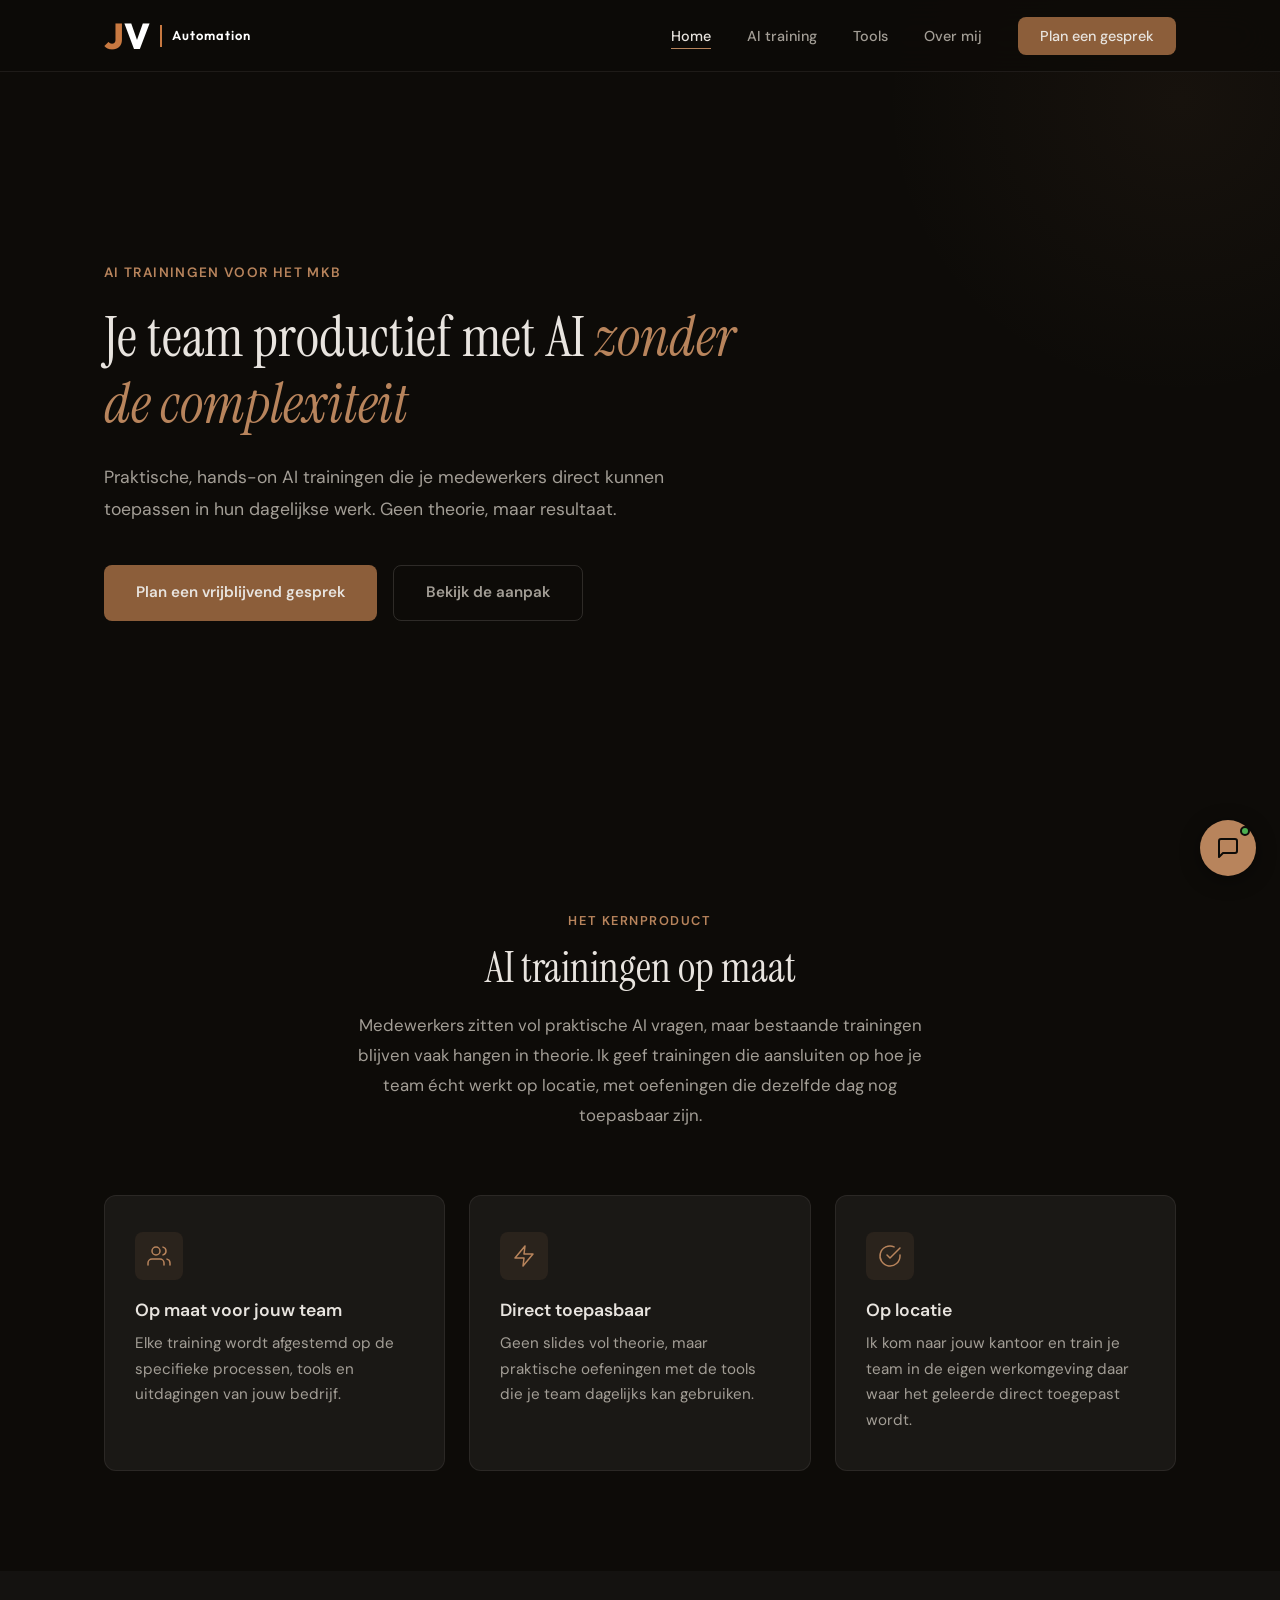
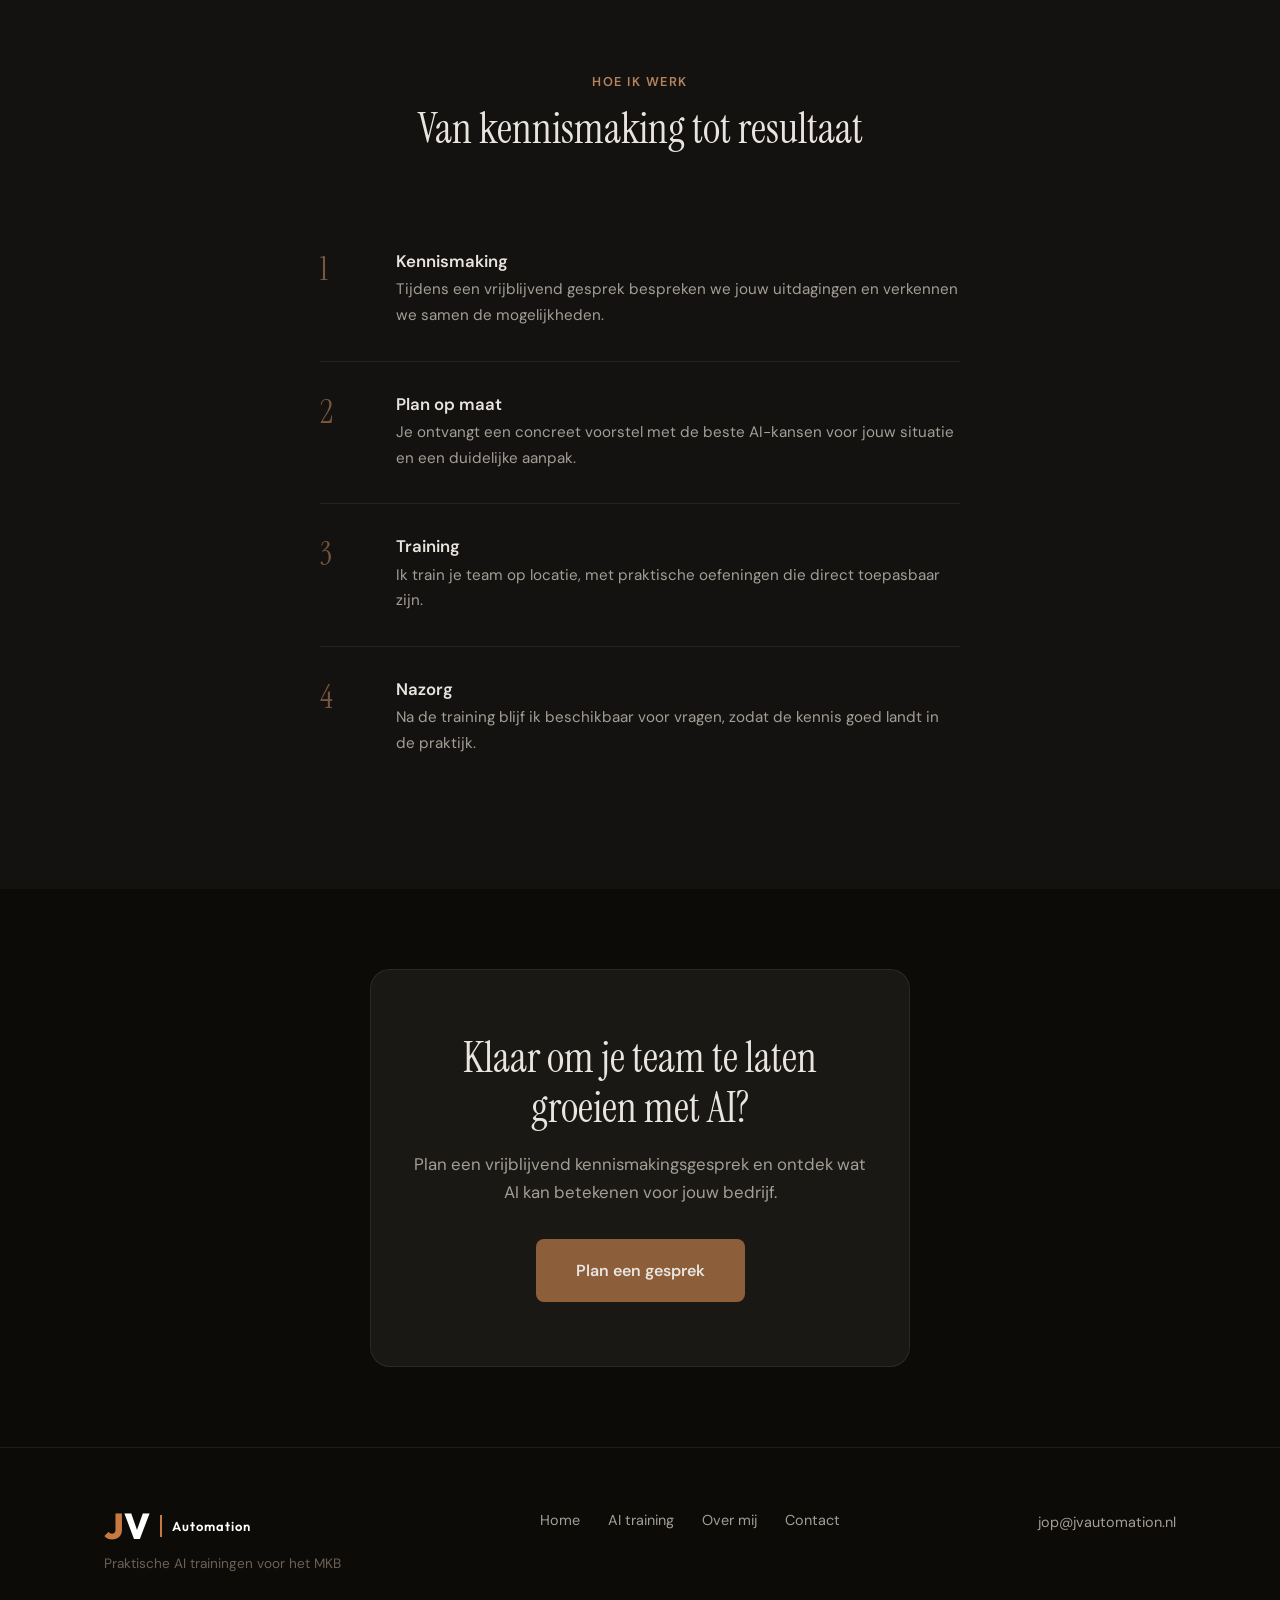
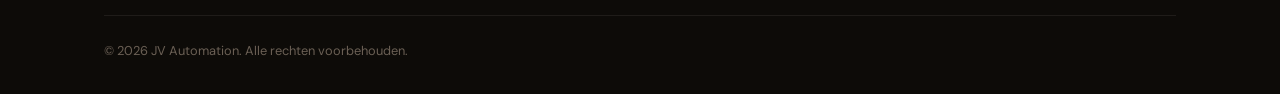
==== index.html @ a4bb771a "Fix disclaimer ook in popup widget" ====
<!DOCTYPE html>
<html lang="nl">
<head>
    <meta charset="UTF-8">
    <meta name="viewport" content="width=device-width, initial-scale=1.0">
    <title>JV Automation | AI Trainingen voor MKB in Nederland</title>
    <meta name="description" content="Praktische AI trainingen voor MKB-bedrijven in Nederland. Op locatie bij u, hands-on en direct toepasbaar. Gevestigd in Flevoland, actief door heel Nederland.">

    <!-- Geo -->
    <meta name="geo.region" content="NL-FL">
    <meta name="geo.country" content="NL">
    <meta name="geo.placename" content="Flevoland, Nederland">

    <!-- Canonical -->
    <link rel="canonical" href="https://www.jvautomation.nl/">

    <!-- Open Graph -->
    <meta property="og:type" content="website">
    <meta property="og:url" content="https://www.jvautomation.nl/">
    <meta property="og:title" content="JV Automation | AI Trainingen voor MKB in Nederland">
    <meta property="og:description" content="Praktische AI trainingen voor MKB-bedrijven in Nederland. Op locatie bij u, hands-on en direct toepasbaar.">
    <meta property="og:locale" content="nl_NL">
    <meta property="og:site_name" content="JV Automation">

    <!-- Twitter Card -->
    <meta name="twitter:card" content="summary_large_image">
    <meta name="twitter:title" content="JV Automation | AI Trainingen voor MKB in Nederland">
    <meta name="twitter:description" content="Praktische AI trainingen voor MKB-bedrijven in Nederland. Op locatie, hands-on en direct toepasbaar.">

    <!-- JSON-LD Structured Data -->
    <script type="application/ld+json">
    {
      "@context": "https://schema.org",
      "@type": "LocalBusiness",
      "name": "JV Automation",
      "description": "Praktische AI trainingen voor MKB-bedrijven in Nederland. Hands-on groepstrainingen op locatie zodat medewerkers AI direct kunnen toepassen in hun dagelijks werk.",
      "url": "https://www.jvautomation.nl",
      "email": "jop@jvautomation.nl",
      "priceRange": "€€",
      "address": {
        "@type": "PostalAddress",
        "addressRegion": "Flevoland",
        "addressCountry": "NL"
      },
      "areaServed": {
        "@type": "Country",
        "name": "Nederland"
      },
      "serviceType": "AI training",
      "hasOfferCatalog": {
        "@type": "OfferCatalog",
        "name": "AI Trainingen",
        "itemListElement": [
          {
            "@type": "Offer",
            "itemOffered": {
              "@type": "EducationalOccupationalProgram",
              "name": "AI Training voor teams",
              "description": "Groepstraining op locatie waarmee medewerkers AI écht leren toepassen in hun dagelijkse werk. Van basisuitleg tot prompts, systeemprompts en praktische oefeningen.",
              "timeToComplete": "PT4H",
              "educationalLevel": "Geen voorkennis vereist",
              "provider": {
                "@type": "LocalBusiness",
                "name": "JV Automation",
                "address": {
                  "@type": "PostalAddress",
                  "addressRegion": "Flevoland",
                  "addressCountry": "NL"
                }
              }
            }
          }
        ]
      }
    }
    </script>

    <link rel="preconnect" href="https://fonts.googleapis.com">
    <link rel="preconnect" href="https://fonts.gstatic.com" crossorigin>
    <link href="https://fonts.googleapis.com/css2?family=DM+Sans:ital,opsz,wght@0,9..40,300;0,9..40,400;0,9..40,500;0,9..40,600;0,9..40,700;1,9..40,400&family=Instrument+Serif:ital@0;1&family=Outfit:wght@600;800&display=swap" rel="stylesheet">
    <style>
        /* ===========================
           CSS Variables   Dark Theme
           (swap these for light mode)
           =========================== */
        :root {
            --bg-primary: #0D0B08;
            --bg-secondary: #141210;
            --bg-card: #1A1815;
            --bg-card-hover: #211E1A;
            --text-primary: #E8E4DF;
            --text-secondary: #A39E96;
            --text-muted: #6B6055;
            --accent: #B8845C;
            --accent-hover: #C99570;
            --accent-dark: #8C5E3A;
            --accent-dark-hover: #A06E45;
            --border: rgba(232, 228, 223, 0.08);
            --border-hover: rgba(232, 228, 223, 0.15);
            --font-body: 'DM Sans', -apple-system, BlinkMacSystemFont, sans-serif;
            --font-heading: 'Instrument Serif', Georgia, serif;
            --max-width: 1120px;
            --nav-height: 72px;
            --radius-sm: 8px;
            --radius-md: 12px;
            --radius-lg: 20px;
            --transition: 0.3s cubic-bezier(0.4, 0, 0.2, 1);
        }

        /* ===========================
           Reset & Base
           =========================== */
        *, *::before, *::after { margin: 0; padding: 0; box-sizing: border-box; }
        html { scroll-behavior: smooth; -webkit-font-smoothing: antialiased; -moz-osx-font-smoothing: grayscale; }
        body {
            font-family: var(--font-body);
            font-size: 16px;
            line-height: 1.7;
            color: var(--text-primary);
            background-color: var(--bg-primary);
        }
        a { color: var(--accent); text-decoration: none; transition: color var(--transition); }
        a:hover { color: var(--accent-hover); }
        h1, h2, h3 { font-family: var(--font-heading); font-weight: 400; line-height: 1.2; color: var(--text-primary); }
        h1 { font-size: clamp(2.2rem, 5vw, 3.5rem); }
        h2 { font-size: clamp(1.8rem, 3.5vw, 2.6rem); }
        h3 { font-size: 1.3rem; }
        h1 em { font-style: italic; color: var(--accent); }
        img { max-width: 100%; display: block; }
        .container { width: 100%; max-width: var(--max-width); margin: 0 auto; padding: 0 24px; }

        /* ===========================
           Navigation
           =========================== */
        .nav {
            position: fixed; top: 0; left: 0; right: 0; z-index: 100;
            height: var(--nav-height); display: flex; align-items: center;
            background: rgba(13, 11, 8, 0.85);
            backdrop-filter: blur(20px); -webkit-backdrop-filter: blur(20px);
            border-bottom: 1px solid var(--border);
        }
        .nav-container {
            width: 100%; max-width: var(--max-width); margin: 0 auto; padding: 0 24px;
            display: flex; align-items: center; justify-content: space-between;
        }
        .jv-logo { display: flex; align-items: center; text-decoration: none; cursor: pointer; }
        .jv-logo__j { font-family: 'Outfit', sans-serif; font-weight: 800; font-size: 36px; color: #C87941; line-height: 1; }
        .jv-logo__v { font-family: 'Outfit', sans-serif; font-weight: 800; font-size: 36px; color: #ffffff; line-height: 1; }
        .jv-logo__divider { width: 2px; height: 22px; background: #C87941; margin: 0 10px; }
        .jv-logo__name { font-family: 'Outfit', sans-serif; font-weight: 600; font-size: 13px; color: #ffffff; letter-spacing: 1px; }
        .nav-links { display: flex; align-items: center; gap: 36px; list-style: none; }
        .nav-links a {
            font-size: 0.9rem; font-weight: 500; color: var(--text-secondary);
            transition: color var(--transition); position: relative; cursor: pointer;
        }
        .nav-links a::after {
            content: ''; position: absolute; bottom: -4px; left: 0;
            width: 0; height: 1px; background: var(--accent); transition: width var(--transition);
        }
        .nav-links a:hover, .nav-links a.active { color: var(--text-primary); }
        .nav-links a:hover::after, .nav-links a.active::after { width: 100%; }
        .nav-cta {
            background: var(--accent-dark); color: var(--text-primary) !important;
            padding: 10px 22px; border-radius: var(--radius-sm);
            transition: background var(--transition), transform var(--transition) !important;
        }
        .nav-cta::after { display: none !important; }
        .nav-cta:hover { background: var(--accent-dark-hover) !important; transform: translateY(-1px); }
        .nav-toggle {
            display: none; flex-direction: column; gap: 5px;
            background: none; border: none; cursor: pointer; padding: 4px;
        }
        .nav-toggle span { width: 22px; height: 2px; background: var(--text-primary); border-radius: 2px; transition: var(--transition); }
        .nav-toggle.active span:nth-child(1) { transform: rotate(45deg) translate(5px, 5px); }
        .nav-toggle.active span:nth-child(2) { opacity: 0; }
        .nav-toggle.active span:nth-child(3) { transform: rotate(-45deg) translate(5px, -5px); }

        /* ===========================
           Pages (show/hide)
           =========================== */
        .page { display: none; }
        .page.active { display: block; }

        /* ===========================
           Hero
           =========================== */
        .hero {
            min-height: 90vh; display: flex; align-items: center;
            padding-top: var(--nav-height); position: relative; overflow: hidden;
        }
        .hero::before {
            content: ''; position: absolute; top: -200px; right: -200px;
            width: 600px; height: 600px;
            background: radial-gradient(circle, rgba(184, 132, 92, 0.06) 0%, transparent 70%);
            pointer-events: none;
        }
        .hero-content { max-width: 680px; }
        .hero-label {
            font-size: 0.85rem; font-weight: 600; text-transform: uppercase;
            letter-spacing: 0.1em; color: var(--accent); margin-bottom: 20px;
        }
        .hero h1 { margin-bottom: 24px; }
        .hero-sub { font-size: 1.15rem; line-height: 1.8; color: var(--text-secondary); margin-bottom: 40px; max-width: 560px; }
        .hero-actions { display: flex; gap: 16px; flex-wrap: wrap; }

        /* ===========================
           Buttons
           =========================== */
        .btn {
            display: inline-flex; align-items: center; justify-content: center;
            font-family: var(--font-body); font-size: 0.95rem; font-weight: 600;
            padding: 14px 32px; border-radius: var(--radius-sm); border: none;
            cursor: pointer; transition: all var(--transition); text-decoration: none;
        }
        .btn-primary { background: var(--accent-dark); color: var(--text-primary); }
        .btn-primary:hover {
            background: var(--accent-dark-hover); color: var(--text-primary);
            transform: translateY(-2px); box-shadow: 0 8px 30px rgba(140, 94, 58, 0.25);
        }
        .btn-ghost { background: transparent; color: var(--text-secondary); border: 1px solid var(--border-hover); }
        .btn-ghost:hover { color: var(--text-primary); border-color: var(--accent); background: rgba(184, 132, 92, 0.05); }
        .btn-lg { padding: 18px 40px; font-size: 1rem; }

        /* ===========================
           Sections
           =========================== */
        .section { padding: 100px 0; }
        .section-alt { background: var(--bg-secondary); }
        .section-header { text-align: center; max-width: 600px; margin: 0 auto 64px; }
        .section-label { font-size: 0.8rem; font-weight: 600; text-transform: uppercase; letter-spacing: 0.12em; color: var(--accent); margin-bottom: 12px; }
        .section-intro { font-size: 1.05rem; color: var(--text-secondary); margin-top: 16px; line-height: 1.8; }

        /* ===========================
           Feature Cards
           =========================== */
        .features-grid { display: grid; grid-template-columns: repeat(3, 1fr); gap: 24px; }
        .feature-card {
            background: var(--bg-card); border: 1px solid var(--border);
            border-radius: var(--radius-md); padding: 36px 30px; transition: all var(--transition);
        }
        .feature-card:hover { background: var(--bg-card-hover); border-color: var(--border-hover); transform: translateY(-4px); }
        .feature-icon {
            width: 48px; height: 48px; display: flex; align-items: center; justify-content: center;
            border-radius: var(--radius-sm); background: rgba(184, 132, 92, 0.1); color: var(--accent); margin-bottom: 20px;
        }
        .feature-card h3 { margin-bottom: 10px; font-family: var(--font-body); font-weight: 600; font-size: 1.1rem; }
        .feature-card p { color: var(--text-secondary); font-size: 0.95rem; line-height: 1.7; }

        /* ===========================
           Steps
           =========================== */
        .steps { max-width: 640px; margin: 0 auto; display: flex; flex-direction: column; }
        .step { display: flex; gap: 28px; padding: 32px 0; border-bottom: 1px solid var(--border); transition: all var(--transition); }
        .step:last-child { border-bottom: none; }
        .step:hover { padding-left: 8px; }
        .step-number {
            font-family: var(--font-heading); font-size: 2rem; color: var(--accent);
            line-height: 1; min-width: 48px; padding-top: 2px; opacity: 0.6; transition: opacity var(--transition);
        }
        .step:hover .step-number { opacity: 1; }
        .step-content h3 { font-family: var(--font-body); font-weight: 600; font-size: 1.05rem; margin-bottom: 6px; }
        .step-content p { color: var(--text-secondary); font-size: 0.95rem; }

        /* ===========================
           CTA Section
           =========================== */
        .cta-section { padding: 80px 0; }
        .cta-block {
            text-align: center; max-width: 540px; margin: 0 auto; padding: 64px 40px;
            background: var(--bg-card); border: 1px solid var(--border); border-radius: var(--radius-lg);
        }
        .cta-block h2 { margin-bottom: 16px; }
        .cta-block p { color: var(--text-secondary); margin-bottom: 32px; font-size: 1.05rem; }

        /* ===========================
           Page Hero (sub-pages)
           =========================== */
        .page-hero { padding: 160px 0 60px; }
        .page-hero h1 { font-size: clamp(2rem, 4vw, 3rem); }

        /* ===========================
           About Layout
           =========================== */
        .about-layout { display: grid; grid-template-columns: 280px 1fr; gap: 64px; align-items: start; }
        .photo-placeholder {
            width: 100%; aspect-ratio: 3 / 4; background: var(--bg-card); border: 1px solid var(--border);
            border-radius: var(--radius-md); display: flex; flex-direction: column;
            align-items: center; justify-content: center; gap: 12px; color: var(--text-muted);
        }
        .photo-placeholder svg { opacity: 0.4; }
        .photo-placeholder span { font-size: 0.85rem; }
        .about-lead { font-size: 1.15rem; line-height: 1.8; color: var(--text-primary); margin-bottom: 20px; }
        .about-text p { color: var(--text-secondary); margin-bottom: 20px; font-size: 0.98rem; }
        .about-text h3 {
            font-family: var(--font-body); font-weight: 600; font-size: 1.05rem;
            color: var(--accent); margin-bottom: 8px; margin-top: 32px;
        }

        /* ===========================
           Contact Layout
           =========================== */
        .contact-layout { display: grid; grid-template-columns: 1fr 1fr; gap: 64px; align-items: start; }
        .contact-intro { font-size: 1.05rem; color: var(--text-secondary); line-height: 1.8; margin-bottom: 40px; }
        .contact-methods { display: flex; flex-direction: column; gap: 24px; }
        .contact-method { display: flex; align-items: center; gap: 16px; }
        .contact-icon {
            width: 44px; height: 44px; display: flex; align-items: center; justify-content: center;
            border-radius: var(--radius-sm); background: rgba(184, 132, 92, 0.1); color: var(--accent); flex-shrink: 0;
        }
        .contact-method-label { font-size: 0.8rem; font-weight: 600; text-transform: uppercase; letter-spacing: 0.08em; color: var(--text-muted); margin-bottom: 2px; }
        .contact-method-value { font-size: 0.95rem; font-weight: 500; }
        .calendly-placeholder { min-height: 500px; }
        .calendly-mock {
            width: 100%; min-height: 500px; background: var(--bg-card); border: 1px dashed var(--border-hover);
            border-radius: var(--radius-md); display: flex; flex-direction: column;
            align-items: center; justify-content: center; gap: 12px;
            color: var(--text-muted); text-align: center; padding: 40px;
        }
        .calendly-mock-icon { opacity: 0.4; margin-bottom: 8px; }
        .calendly-mock p { font-size: 0.95rem; color: var(--text-secondary); }
        .calendly-mock span { font-size: 0.8rem; }

        /* ===========================
           Footer
           =========================== */
        .footer { padding: 60px 0 32px; border-top: 1px solid var(--border); }
        .footer-content { display: flex; justify-content: space-between; align-items: start; gap: 40px; margin-bottom: 40px; }
        .footer-brand p { color: var(--text-muted); font-size: 0.85rem; margin-top: 8px; }
        .footer-links { display: flex; gap: 28px; }
        .footer-links a { font-size: 0.9rem; color: var(--text-secondary); cursor: pointer; }
        .footer-links a:hover { color: var(--text-primary); }
        .footer-contact a { font-size: 0.9rem; color: var(--text-secondary); }
        .footer-bottom { border-top: 1px solid var(--border); padding-top: 24px; }
        .footer-bottom p { font-size: 0.8rem; color: var(--text-muted); }

        /* ===========================
           Training Hero
           =========================== */
        .training-hero-meta {
            display: flex; gap: 32px; flex-wrap: wrap;
            margin-top: 36px; padding-top: 36px;
            border-top: 1px solid var(--border);
        }
        .training-meta-item { display: flex; flex-direction: column; gap: 4px; }
        .training-meta-label { font-size: 0.75rem; font-weight: 600; text-transform: uppercase; letter-spacing: 0.1em; color: var(--text-muted); }
        .training-meta-value { font-size: 0.95rem; font-weight: 500; color: var(--text-primary); }

        /* ===========================
           Programma
           =========================== */
        .program-grid {
            display: grid; grid-template-columns: repeat(2, 1fr);
            gap: 2px; background: var(--border);
            border-radius: var(--radius-md); overflow: hidden;
        }
        .program-item {
            background: var(--bg-card); padding: 28px 32px;
            display: flex; gap: 20px; align-items: flex-start;
            transition: background var(--transition);
        }
        .program-item:hover { background: var(--bg-card-hover); }
        .program-num {
            font-family: var(--font-heading); font-size: 1.6rem;
            color: var(--accent); opacity: 0.45; line-height: 1;
            min-width: 32px; padding-top: 3px; transition: opacity var(--transition);
        }
        .program-item:hover .program-num { opacity: 0.9; }
        .program-body h3 { font-family: var(--font-body); font-weight: 600; font-size: 1rem; margin-bottom: 6px; color: var(--text-primary); }
        .program-body p { font-size: 0.9rem; color: var(--text-secondary); line-height: 1.6; }

        /* ===========================
           Voor wie
           =========================== */
        .doelgroep-grid { display: grid; grid-template-columns: repeat(3, 1fr); gap: 24px; }
        .doelgroep-card {
            background: var(--bg-card); border: 1px solid var(--border);
            border-radius: var(--radius-md); padding: 32px 28px; transition: all var(--transition);
        }
        .doelgroep-card:hover { border-color: var(--border-hover); transform: translateY(-3px); }
        .doelgroep-icon {
            width: 44px; height: 44px; border-radius: var(--radius-sm);
            background: rgba(184, 132, 92, 0.1); color: var(--accent);
            display: flex; align-items: center; justify-content: center; margin-bottom: 16px;
        }
        .doelgroep-card h3 { font-family: var(--font-body); font-weight: 600; font-size: 1rem; margin-bottom: 8px; }
        .doelgroep-card p { font-size: 0.9rem; color: var(--text-secondary); line-height: 1.6; }

        /* ===========================
           Wat je meeneemt
           =========================== */
        .takeaways { max-width: 720px; margin: 0 auto; }
        .takeaway {
            display: flex; gap: 20px; align-items: flex-start;
            padding: 24px 0; border-bottom: 1px solid var(--border);
        }
        .takeaway:last-child { border-bottom: none; }
        .takeaway-check {
            width: 28px; height: 28px; border-radius: 50%;
            background: rgba(184, 132, 92, 0.12); color: var(--accent);
            display: flex; align-items: center; justify-content: center;
            flex-shrink: 0; margin-top: 2px;
        }
        .takeaway p { font-size: 0.97rem; color: var(--text-secondary); line-height: 1.7; }
        .takeaway p strong { color: var(--text-primary); font-weight: 600; }

        /* ===========================
           Animations
           =========================== */
        .fade-in { opacity: 0; transform: translateY(24px); transition: opacity 0.7s ease, transform 0.7s ease; }
        .fade-in.visible { opacity: 1; transform: translateY(0); }

        /* ===========================
           Responsive
           =========================== */
        @media (max-width: 900px) {
            .features-grid { grid-template-columns: 1fr; gap: 16px; }
            .about-layout { grid-template-columns: 1fr; gap: 40px; }
            .about-photo { max-width: 220px; }
            .contact-layout { grid-template-columns: 1fr; gap: 48px; }
            .footer-content { flex-direction: column; gap: 24px; }
            .program-grid { grid-template-columns: 1fr; }
            .doelgroep-grid { grid-template-columns: 1fr; gap: 16px; }
        }
        @media (max-width: 680px) {
            .nav-toggle { display: flex; }
            .training-hero-meta { gap: 20px; }
            .nav-links {
                position: fixed; top: var(--nav-height); left: 0; right: 0;
                background: rgba(13, 11, 8, 0.97); backdrop-filter: blur(20px); -webkit-backdrop-filter: blur(20px);
                flex-direction: column; padding: 32px 24px; gap: 20px;
                transform: translateY(-120%); opacity: 0;
                transition: transform 0.4s ease, opacity 0.3s ease;
                border-bottom: 1px solid var(--border);
            }
            .nav-links.open { transform: translateY(0); opacity: 1; }
            .nav-cta { text-align: center; width: 100%; }
            .hero { min-height: 80vh; }
            .hero-actions { flex-direction: column; }
            .hero-actions .btn { width: 100%; text-align: center; }
            .section { padding: 72px 0; }
            .cta-block { padding: 48px 24px; }
            .step { gap: 20px; }
        }

        /* ===========================
           Tools — Chatbot
           =========================== */
        .tools-chat-wrapper {
            width: 100%;
            max-width: 680px;
            background: var(--bg-card);
            border: 1px solid var(--border);
            border-radius: var(--radius-lg);
            display: flex;
            flex-direction: column;
            height: 520px;
            box-shadow: 0 8px 40px rgba(0,0,0,0.4);
        }

        .tools-chat-messages {
            flex: 1;
            overflow-y: auto;
            padding: 24px;
            display: flex;
            flex-direction: column;
            gap: 14px;
            scrollbar-width: thin;
            scrollbar-color: var(--text-muted) transparent;
        }

        .tools-chat-messages::-webkit-scrollbar { width: 4px; }
        .tools-chat-messages::-webkit-scrollbar-thumb { background: var(--text-muted); border-radius: 4px; }

        .tools-message {
            max-width: 82%;
            font-size: 14px;
            line-height: 1.6;
            padding: 12px 16px;
            border-radius: var(--radius-md);
        }

        .tools-message.bot {
            align-self: flex-start;
            background: var(--bg-card-hover);
            color: var(--text-primary);
            border: 1px solid var(--border);
            border-radius: 4px var(--radius-md) var(--radius-md) var(--radius-md);
        }

        .tools-message.bot a { color: var(--accent); }
        .tools-message.bot ul { padding-left: 18px; margin: 6px 0; }
        .tools-message.bot li { margin-bottom: 4px; }
        .tools-message.bot p { margin-bottom: 6px; }
        .tools-message.bot strong { color: var(--text-primary); font-weight: 600; }

        .tools-message.user {
            align-self: flex-end;
            background: var(--accent);
            color: #0D0B08;
            font-weight: 500;
            border-radius: var(--radius-md) 4px var(--radius-md) var(--radius-md);
        }

        .tools-message.loading {
            align-self: flex-start;
            background: var(--bg-card-hover);
            color: var(--text-muted);
            border: 1px solid var(--border);
            border-radius: 4px var(--radius-md) var(--radius-md) var(--radius-md);
            font-style: italic;
            font-size: 13px;
        }

        .tools-chat-input {
            padding: 14px 18px;
            border-top: 1px solid var(--border);
            display: flex;
            gap: 10px;
            background: var(--bg-secondary);
            border-radius: 0 0 var(--radius-lg) var(--radius-lg);
        }

        .tools-chat-input input {
            flex: 1;
            padding: 10px 16px;
            background: var(--bg-card);
            border: 1px solid var(--border);
            border-radius: 24px;
            font-size: 14px;
            color: var(--text-primary);
            font-family: var(--font-body);
            outline: none;
            transition: border-color 0.2s;
        }

        .tools-chat-input input::placeholder { color: var(--text-muted); }
        .tools-chat-input input:focus { border-color: var(--accent); }

        .tools-chat-input button {
            background: var(--accent);
            color: #0D0B08;
            border: none;
            border-radius: 24px;
            padding: 10px 20px;
            font-size: 14px;
            font-weight: 600;
            cursor: pointer;
            font-family: var(--font-body);
            transition: background 0.2s;
            white-space: nowrap;
        }

        .tools-chat-input button:hover { background: var(--accent-hover); }
        .tools-chat-input button:disabled { background: var(--text-muted); cursor: not-allowed; }
        .hero-sub { font-size: 1.1rem; color: var(--text-secondary); margin-top: 16px; max-width: 560px; }
    </style>
</head>
<body>

    <!-- ====== NAVIGATION ====== -->
    <nav class="nav">
        <div class="nav-container">
            <a href="#" class="jv-logo" onclick="showPage('home')" aria-label="JV Automation - home">
                <span class="jv-logo__j">J</span><span class="jv-logo__v">V</span>
                <div class="jv-logo__divider"></div>
                <span class="jv-logo__name">Automation</span>
            </a>
            <button class="nav-toggle" id="navToggle" aria-label="Menu openen">
                <span></span><span></span><span></span>
            </button>
            <ul class="nav-links" id="navLinks">
                <li><a href="#" data-page="home" class="active" onclick="showPage('home')">Home</a></li>
                <li><a href="#" data-page="trainingen" onclick="showPage('trainingen')">AI training</a></li>
                <li><a href="#" data-page="tools" onclick="showPage('tools')">Tools</a></li>
                <li><a href="#" data-page="over" onclick="showPage('over')">Over mij</a></li>
                <li><a href="#" data-page="contact" class="nav-cta" onclick="showPage('contact')">Plan een gesprek</a></li>
            </ul>
        </div>
    </nav>

    <!-- ============================================================
         PAGE: HOME
         ============================================================ -->
    <div class="page active" id="page-home">

        <!-- Hero -->
        <header class="hero">
            <div class="container">
                <div class="hero-content fade-in">
                    <p class="hero-label">AI trainingen voor het MKB</p>
                    <h1>Je team productief met AI <em>zonder de complexiteit</em></h1>
                    <p class="hero-sub">Praktische, hands-on AI trainingen die je medewerkers direct kunnen toepassen in hun dagelijkse werk. Geen theorie, maar resultaat.</p>
                    <div class="hero-actions">
                        <a href="#" class="btn btn-primary" onclick="showPage('contact')">Plan een vrijblijvend gesprek</a>
                        <a href="#aanpak" class="btn btn-ghost">Bekijk de aanpak</a>
                    </div>
                </div>
            </div>
        </header>

        <!-- Trainingen -->
        <section class="section" id="trainingen">
            <div class="container">
                <div class="section-header fade-in">
                    <p class="section-label">Het kernproduct</p>
                    <h2>AI trainingen op maat</h2>
                    <p class="section-intro">Medewerkers zitten vol praktische AI vragen, maar bestaande trainingen blijven vaak hangen in theorie. Ik geef trainingen die aansluiten op hoe je team écht werkt op locatie, met oefeningen die dezelfde dag nog toepasbaar zijn.</p>
                </div>
                <div class="features-grid fade-in">
                    <div class="feature-card">
                        <div class="feature-icon">
                            <svg width="24" height="24" viewBox="0 0 24 24" fill="none" stroke="currentColor" stroke-width="1.5" stroke-linecap="round" stroke-linejoin="round"><path d="M17 21v-2a4 4 0 0 0-4-4H5a4 4 0 0 0-4 4v2"/><circle cx="9" cy="7" r="4"/><path d="M23 21v-2a4 4 0 0 0-3-3.87"/><path d="M16 3.13a4 4 0 0 1 0 7.75"/></svg>
                        </div>
                        <h3>Op maat voor jouw team</h3>
                        <p>Elke training wordt afgestemd op de specifieke processen, tools en uitdagingen van jouw bedrijf.</p>
                    </div>
                    <div class="feature-card">
                        <div class="feature-icon">
                            <svg width="24" height="24" viewBox="0 0 24 24" fill="none" stroke="currentColor" stroke-width="1.5" stroke-linecap="round" stroke-linejoin="round"><polygon points="13 2 3 14 12 14 11 22 21 10 12 10 13 2"/></svg>
                        </div>
                        <h3>Direct toepasbaar</h3>
                        <p>Geen slides vol theorie, maar praktische oefeningen met de tools die je team dagelijks kan gebruiken.</p>
                    </div>
                    <div class="feature-card">
                        <div class="feature-icon">
                            <svg width="24" height="24" viewBox="0 0 24 24" fill="none" stroke="currentColor" stroke-width="1.5" stroke-linecap="round" stroke-linejoin="round"><path d="M22 11.08V12a10 10 0 1 1-5.93-9.14"/><polyline points="22 4 12 14.01 9 11.01"/></svg>
                        </div>
                        <h3>Op locatie</h3>
                        <p>Ik kom naar jouw kantoor en train je team in de eigen werkomgeving daar waar het geleerde direct toegepast wordt.</p>
                    </div>
                </div>
            </div>
        </section>

        <!-- Aanpak -->
        <section class="section section-alt" id="aanpak">
            <div class="container">
                <div class="section-header fade-in">
                    <p class="section-label">Hoe ik werk</p>
                    <h2>Van kennismaking tot resultaat</h2>
                </div>
                <div class="steps fade-in">
                    <div class="step">
                        <div class="step-number">1</div>
                        <div class="step-content">
                            <h3>Kennismaking</h3>
                            <p>Tijdens een vrijblijvend gesprek bespreken we jouw uitdagingen en verkennen we samen de mogelijkheden.</p>
                        </div>
                    </div>
                    <div class="step">
                        <div class="step-number">2</div>
                        <div class="step-content">
                            <h3>Plan op maat</h3>
                            <p>Je ontvangt een concreet voorstel met de beste AI-kansen voor jouw situatie en een duidelijke aanpak.</p>
                        </div>
                    </div>
                    <div class="step">
                        <div class="step-number">3</div>
                        <div class="step-content">
                            <h3>Training</h3>
                            <p>Ik train je team op locatie, met praktische oefeningen die direct toepasbaar zijn.</p>
                        </div>
                    </div>
                    <div class="step">
                        <div class="step-number">4</div>
                        <div class="step-content">
                            <h3>Nazorg</h3>
                            <p>Na de training blijf ik beschikbaar voor vragen, zodat de kennis goed landt in de praktijk.</p>
                        </div>
                    </div>
                </div>
            </div>
        </section>

        <!-- CTA -->
        <section class="section cta-section">
            <div class="container">
                <div class="cta-block fade-in">
                    <h2>Klaar om je team te laten groeien met AI?</h2>
                    <p>Plan een vrijblijvend kennismakingsgesprek en ontdek wat AI kan betekenen voor jouw bedrijf.</p>
                    <a href="#" class="btn btn-primary btn-lg" onclick="showPage('contact')">Plan een gesprek</a>
                </div>
            </div>
        </section>
    </div>

    <!-- ============================================================
         PAGE: TOOLS
         ============================================================ -->
    <div class="page" id="page-tools">

        <header class="page-hero">
            <div class="container">
                <div class="page-hero-content fade-in">
                    <p class="section-label">Tools</p>
                    <h1>Probeer het zelf uit</h1>
                    <p class="hero-sub">Stel een vraag aan de AI-assistent van JV Automation. Hij weet alles over de training en helpt je bepalen of het iets voor jouw bedrijf is.</p>
                </div>
            </div>
        </header>

        <section class="section">
            <div class="container">
                <div style="display: flex; justify-content: center;">
                    <div class="tools-chat-wrapper">

                        <div class="tools-chat-messages" id="toolsMessages">
                            <div class="tools-message bot">
                                Hoi! Ik ben de AI-assistent van JV Automation. Ik doe mijn best om je goed te helpen, maar ik kan fouten maken. Twijfel je aan een antwoord? Neem dan contact op met Jop via jop@jvautomation.nl. Heb je een vraag over de AI training? Stel hem gerust!
                            </div>
                        </div>

                        <div class="tools-chat-input">
                            <input
                                type="text"
                                id="toolsInput"
                                placeholder="Stel een vraag..."
                                autocomplete="off"
                                onkeydown="if(event.key==='Enter') toolsSend()"
                            />
                            <button onclick="toolsSend()">Verstuur</button>
                        </div>

                    </div>
                </div>
            </div>
        </section>

        <section class="section" style="padding-top: 0;">
            <div class="container">
                <div class="cta-block" style="text-align: center; max-width: 680px; margin: 0 auto;">
                    <p class="section-label">Wil je dit voor jouw team of klanten?</p>
                    <h2>Een chatbot zoals deze, maar dan voor <em>jouw bedrijf</em></h2>
                    <p style="color: var(--text-secondary); margin-top: 16px; font-size: 1.05rem; line-height: 1.7;">
                        Stel je voor: een assistent die altijd beschikbaar is, jouw producten en diensten kent, en bezoekers precies op het juiste moment doorverwijst. Geen wachttijden, geen gemiste vragen.
                        <br><br>
                    </p>
                    <a href="mailto:jop@jvautomation.nl?subject=Chatbot%20voor%20mijn%20bedrijf" class="btn btn-primary" style="display: inline-block; margin-top: 28px;">
                        Stuur een mailtje
                    </a>
                </div>
            </div>
        </section>

    </div>

    <!-- ============================================================
         PAGE: OVER MIJ
         ============================================================ -->
    <div class="page" id="page-over">

        <header class="page-hero">
            <div class="container">
                <div class="page-hero-content fade-in">
                    <p class="section-label">Over mij</p>
                    <h1>Jop van JV Automation</h1>
                </div>
            </div>
        </header>

        <section class="section">
            <div class="container">
                <div class="about-layout fade-in">
                    <div class="about-photo">
                        <div class="photo-placeholder">
                            <svg width="48" height="48" viewBox="0 0 24 24" fill="none" stroke="currentColor" stroke-width="1" stroke-linecap="round" stroke-linejoin="round"><path d="M20 21v-2a4 4 0 0 0-4-4H8a4 4 0 0 0-4 4v2"/><circle cx="12" cy="7" r="4"/></svg>
                            <span>Foto volgt</span>
                        </div>
                    </div>
                    <div class="about-text">
                        <p class="about-lead">Ik help MKB-bedrijven om AI praktisch in te zetten in hun dagelijkse werk. Geen eindeloze theoretische verhalen, maar hands-on begeleiding die je team direct productiever maakt.</p>
                        <p>Mijn aanpak is persoonlijk en resultaatgericht. Ik geloof dat AI pas echt waardevol wordt wanneer het aansluit op de manier waarop jij en je team al werken niet als losstaand project, maar als versterking van wat er al goed gaat.</p>
                        <h3>Waarom ik dit doe</h3>
                        <p>Ik zag dat medewerkers bij bedrijven vol zitten met praktische AI vragen, maar dat bestaande trainingen blijven hangen in theorie. Dat gat vul ik.</p>
                        <h3>Wat mijn aanpak anders maakt</h3>
                        <p>Ik werk niet met standaard lespakketten. Elke training is afgestemd op jouw dagelijkse werk, met oefeningen die je team dezelfde dag nog kan toepassen. Praktisch, hands-on, en persoonlijk.</p>
                    </div>
                </div>
            </div>
        </section>

        <section class="section cta-section">
            <div class="container">
                <div class="cta-block fade-in">
                    <h2>Benieuwd wat AI kan betekenen voor jouw team?</h2>
                    <p>Laten we kennismaken. Ik vertel je graag meer over mijn aanpak.</p>
                    <a href="#" class="btn btn-primary btn-lg" onclick="showPage('contact')">Neem contact op</a>
                </div>
            </div>
        </section>
    </div>

    <!-- ============================================================
         PAGE: TRAININGEN
         ============================================================ -->
    <div class="page" id="page-trainingen">

        <header class="page-hero">
            <div class="container">
                <div class="page-hero-content fade-in">
                    <p class="section-label">Training</p>
                    <h1>AI <em>écht</em> laten werken in jouw organisatie</h1>
                    <p style="margin-top:20px; font-size:1.1rem; color:var(--text-secondary); max-width:600px; line-height:1.8;">
                        Veel bedrijven gebruiken AI al een beetje. Ze stellen een vraag, krijgen een antwoord, en denken: "het is oké, maar de output is net niet goed." Dat gat dicht ik in één dag.
                    </p>
                    <div class="training-hero-meta">
                        <div class="training-meta-item">
                            <span class="training-meta-label">Format</span>
                            <span class="training-meta-value">Groepstraining op locatie</span>
                        </div>
                        <div class="training-meta-item">
                            <span class="training-meta-label">Duur</span>
                            <span class="training-meta-value">Dagdeel</span>
                        </div>
                        <div class="training-meta-item">
                            <span class="training-meta-label">Niveau</span>
                            <span class="training-meta-value">Geen voorkennis vereist</span>
                        </div>
                        <div class="training-meta-item">
                            <span class="training-meta-label">Aanpak</span>
                            <span class="training-meta-value">Grotendeels praktisch, maar wel met de benodigde theorie</span>
                        </div>
                    </div>
                </div>
            </div>
        </header>

        <section class="section section-alt">
            <div class="container">
                <div class="section-header fade-in">
                    <p class="section-label">Het probleem</p>
                    <h2>AI gebruiken is één ding. Het goed gebruiken is een tweede.</h2>
                    <p class="section-intro">
                        Organisaties lopen nu massaal tegen hetzelfde probleem aan: medewerkers proberen AI, maar de output stelt teleur. Niet omdat AI niet goed genoeg is, maar omdat niemand ze heeft geleerd hoe je er echt mee werkt. Die kennis geef ik in deze training.
                    </p>
                </div>
            </div>
        </section>

        <section class="section">
            <div class="container">
                <div class="section-header fade-in">
                    <p class="section-label">Programma</p>
                    <h2>Wat we behandelen</h2>
                    <p class="section-intro">Van de basis tot de mogelijkheden die de meeste mensen nog nooit hebben gezien.</p>
                </div>
                <div class="program-grid fade-in">

                    <div class="program-item">
                        <div class="program-num">1</div>
                        <div class="program-body">
                            <h3>Wat is AI en wat niet?</h3>
                            <p>Een heldere basisuitleg. Wat doet AI precies, welke soorten bestaan er, en waarom zijn large language models zo anders dan eerdere technologie?</p>
                        </div>
                    </div>

                    <div class="program-item">
                        <div class="program-num">2</div>
                        <div class="program-body">
                            <h3>Hoe werkt een taalmodel?</h3>
                            <p>Geen technische diepte, maar genoeg begrip om te snappen waarom het model doet wat het doet en hoe je dat stuurt.</p>
                        </div>
                    </div>

                    <div class="program-item">
                        <div class="program-num">3</div>
                        <div class="program-body">
                            <h3>De kunst van de prompt</h3>
                            <p>Wat is een prompt, wat maakt hem goed, en hoe schrijf je er één die consistente resultaten geeft? We oefenen live, met jouw eigen werkvoorbeelden.</p>
                        </div>
                    </div>

                    <div class="program-item">
                        <div class="program-num">4</div>
                        <div class="program-body">
                            <h3>Prompts standaardiseren</h3>
                            <p>Hoe zorg je dat terugkerende taken niet elke keer opnieuw uitgeschreven hoeven te worden? We bouwen samen herbruikbare prompt-templates.</p>
                        </div>
                    </div>

                    <div class="program-item">
                        <div class="program-num">5</div>
                        <div class="program-body">
                            <h3>Systeemprompts & projecten</h3>
                            <p>De meeste gebruikers kennen dit niet. Systeemprompts en projecten laten je AI een vaste rol geven, zodat het altijd werkt zoals jij dat wilt, zonder telkens opnieuw te beginnen.</p>
                        </div>
                    </div>

                    <div class="program-item">
                        <div class="program-num">6</div>
                        <div class="program-body">
                            <h3>De volledige potentie benutten</h3>
                            <p>Je betaalt al voor het model, gebruik het dan ook volledig. We laten zien wat er mogelijk is: van presentaties en analyses tot opnames verwerken en documenten samenvatten.</p>
                        </div>
                    </div>

                    <div class="program-item">
                        <div class="program-num">7</div>
                        <div class="program-body">
                            <h3>Agents: wat komt eraan?</h3>
                            <p>Een bondig overzicht van AI-agents: wat het zijn, wat ze al kunnen, en waarom dit relevant wordt voor jouw organisatie.</p>
                        </div>
                    </div>

                    <div class="program-item">
                        <div class="program-num">8</div>
                        <div class="program-body">
                            <h3>Wetgeving & toekomstvisie</h3>
                            <p>Wat speelt er rondom de EU AI Act, wat moet je als organisatie weten, en waar gaat dit de komende jaren naartoe? Praktisch, zonder hype.</p>
                        </div>
                    </div>

                </div>
            </div>
        </section>

        <section class="section section-alt">
            <div class="container">
                <div class="section-header fade-in">
                    <p class="section-label">Voor wie</p>
                    <h2>Deze training is voor jou als...</h2>
                </div>
                <div class="doelgroep-grid fade-in">

                    <div class="doelgroep-card">
                        <div class="doelgroep-icon">
                            <svg width="20" height="20" viewBox="0 0 24 24" fill="none" stroke="currentColor" stroke-width="1.5" stroke-linecap="round" stroke-linejoin="round"><path d="M17 21v-2a4 4 0 0 0-4-4H5a4 4 0 0 0-4 4v2"/><circle cx="9" cy="7" r="4"/><path d="M23 21v-2a4 4 0 0 0-3-3.87"/><path d="M16 3.13a4 4 0 0 1 0 7.75"/></svg>
                        </div>
                        <h3>Medewerkers & teams</h3>
                        <p>Je gebruikt AI af en toe, maar het levert nog niet wat je ervan verwacht. Na deze training weet je precies hoe je het wél laat werken.</p>
                    </div>

                    <div class="doelgroep-card">
                        <div class="doelgroep-icon">
                            <svg width="20" height="20" viewBox="0 0 24 24" fill="none" stroke="currentColor" stroke-width="1.5" stroke-linecap="round" stroke-linejoin="round"><rect x="2" y="7" width="20" height="14" rx="2" ry="2"/><path d="M16 21V5a2 2 0 0 0-2-2h-4a2 2 0 0 0-2 2v16"/></svg>
                        </div>
                        <h3>Ondernemers & directeuren</h3>
                        <p>Je wil weten wat er écht mogelijk is, welke processen je kunt automatiseren, en hoe je als organisatie niet achterop raakt.</p>
                    </div>

                    <div class="doelgroep-card">
                        <div class="doelgroep-icon">
                            <svg width="20" height="20" viewBox="0 0 24 24" fill="none" stroke="currentColor" stroke-width="1.5" stroke-linecap="round" stroke-linejoin="round"><circle cx="12" cy="12" r="10"/><line x1="12" y1="8" x2="12" y2="12"/><line x1="12" y1="16" x2="12.01" y2="16"/></svg>
                        </div>
                        <h3>Complete beginners</h3>
                        <p>Je hebt nauwelijks ervaring met AI maar wil weten waar alle aandacht over gaat en wat het voor jouw werk kan betekenen. Geen voorkennis nodig.</p>
                    </div>

                </div>
            </div>
        </section>

        <section class="section">
            <div class="container">
                <div class="section-header fade-in">
                    <p class="section-label">Na de training</p>
                    <h2>Wat je meeneemt</h2>
                </div>
                <div class="takeaways fade-in">

                    <div class="takeaway">
                        <div class="takeaway-check">
                            <svg width="14" height="14" viewBox="0 0 24 24" fill="none" stroke="currentColor" stroke-width="2.5" stroke-linecap="round" stroke-linejoin="round"><polyline points="20 6 9 17 4 12"/></svg>
                        </div>
                        <p><strong>Begrip van hoe AI echt werkt</strong> zodat je niet meer gist, maar stuurt.</p>
                    </div>

                    <div class="takeaway">
                        <div class="takeaway-check">
                            <svg width="14" height="14" viewBox="0 0 24 24" fill="none" stroke="currentColor" stroke-width="2.5" stroke-linecap="round" stroke-linejoin="round"><polyline points="20 6 9 17 4 12"/></svg>
                        </div>
                        <p><strong>Een ingericht project of systeemprompt</strong> dat je morgen al in gebruik kunt nemen.</p>
                    </div>

                    <div class="takeaway">
                        <div class="takeaway-check">
                            <svg width="14" height="14" viewBox="0 0 24 24" fill="none" stroke="currentColor" stroke-width="2.5" stroke-linecap="round" stroke-linejoin="round"><polyline points="20 6 9 17 4 12"/></svg>
                        </div>
                        <p><strong>Overzicht van andere AI-tools</strong> die relevant zijn voor jouw branche en werkwijze.</p>
                    </div>

                    <div class="takeaway">
                        <div class="takeaway-check">
                            <svg width="14" height="14" viewBox="0 0 24 24" fill="none" stroke="currentColor" stroke-width="2.5" stroke-linecap="round" stroke-linejoin="round"><polyline points="20 6 9 17 4 12"/></svg>
                        </div>
                        <p><strong>Inzicht in de huidige stand van AI-wetgeving</strong> zodat je weet waar je aan toe bent.</p>
                    </div>

                    <div class="takeaway">
                        <div class="takeaway-check">
                            <svg width="14" height="14" viewBox="0 0 24 24" fill="none" stroke="currentColor" stroke-width="2.5" stroke-linecap="round" stroke-linejoin="round"><polyline points="20 6 9 17 4 12"/></svg>
                        </div>
                        <p><strong>Nazorg</strong> na de training blijf ik beschikbaar voor vragen, zodat de kennis ook echt landt.</p>
                    </div>

                </div>
            </div>
        </section>

        <section class="section cta-section" style="background: var(--bg-secondary);">
            <div class="container">
                <div class="cta-block fade-in">
                    <h2>Interesse in deze training voor jouw team?</h2>
                    <p>Laten we even kennismaken. Dan kijk ik met je mee naar wat het beste past bij jullie situatie.</p>
                    <a href="#" class="btn btn-primary btn-lg" onclick="showPage('contact')">Plan een vrijblijvend gesprek</a>
                </div>
            </div>
        </section>

    </div>

    <!-- ============================================================
         PAGE: CONTACT
         ============================================================ -->
    <div class="page" id="page-contact">

        <header class="page-hero">
            <div class="container">
                <div class="page-hero-content fade-in">
                    <p class="section-label">Contact</p>
                    <h1>Laten we kennismaken</h1>
                </div>
            </div>
        </header>

        <section class="section">
            <div class="container">
                <div class="contact-layout fade-in">
                    <div class="contact-info">
                        <p class="contact-intro">Stuur een mail om een kennismakingsgesprek in te plannen.</p>
                        <div class="contact-methods">
                            <div class="contact-method">
                                <div class="contact-icon">
                                    <svg width="20" height="20" viewBox="0 0 24 24" fill="none" stroke="currentColor" stroke-width="1.5" stroke-linecap="round" stroke-linejoin="round"><path d="M4 4h16c1.1 0 2 .9 2 2v12c0 1.1-.9 2-2 2H4c-1.1 0-2-.9-2-2V6c0-1.1.9-2 2-2z"/><polyline points="22,6 12,13 2,6"/></svg>
                                </div>
                                <div>
                                    <p class="contact-method-label">E-mail</p>
                                    <a href="mailto:jop@jvautomation.nl" class="contact-method-value">jop@jvautomation.nl</a>
                                </div>
                            </div>
                        </div>
                    </div>
                </div>
            </div>
        </section>
    </div>

    <!-- ====== FOOTER (shared) ====== -->
    <footer class="footer">
        <div class="container">
            <div class="footer-content">
                <div class="footer-brand">
                    <a href="#" class="jv-logo" onclick="showPage('home')" aria-label="JV Automation - home">
                        <span class="jv-logo__j">J</span><span class="jv-logo__v">V</span>
                        <div class="jv-logo__divider"></div>
                        <span class="jv-logo__name">Automation</span>
                    </a>
                    <p>Praktische AI trainingen voor het MKB</p>
                </div>
                <div class="footer-links">
                    <a href="#" onclick="showPage('home')">Home</a>
                    <a href="#" onclick="showPage('trainingen')">AI training</a>
                    <a href="#" onclick="showPage('over')">Over mij</a>
                    <a href="#" onclick="showPage('contact')">Contact</a>
                </div>
                <div class="footer-contact">
                    <a href="mailto:jop@jvautomation.nl">jop@jvautomation.nl</a>
                </div>
            </div>
            <div class="footer-bottom">
                <p>&copy; 2026 JV Automation. Alle rechten voorbehouden.</p>
            </div>
        </div>
    </footer>

    <script>
        // ===========================
        // Page metadata per page
        // ===========================
        const pageMeta = {
            home: {
                title: 'JV Automation | AI Trainingen voor MKB in Nederland',
                description: 'Praktische AI trainingen voor MKB-bedrijven in Nederland. Op locatie bij u, hands-on en direct toepasbaar. Gevestigd in Flevoland, actief door heel Nederland.',
                canonical: 'https://www.jvautomation.nl/'
            },
            trainingen: {
                title: 'AI Training voor jouw organisatie in Nederland | JV Automation',
                description: 'Leer hoe je AI écht laat werken in jouw organisatie. Groepstraining op locatie in Nederland, hands-on en direct toepasbaar. Geen voorkennis vereist.',
                canonical: 'https://www.jvautomation.nl/trainingen'
            },
            over: {
                title: 'Over Jop van JV Automation | AI trainer in Nederland',
                description: 'Jop van JV Automation helpt MKB-bedrijven in Nederland AI praktisch in te zetten. Gevestigd in Flevoland, actief door heel Nederland.',
                canonical: 'https://www.jvautomation.nl/over'
            },
            contact: {
                title: 'Contact & Kennismaking | JV Automation Nederland',
                description: 'Plan een vrijblijvend kennismakingsgesprek met JV Automation. Actief door heel Nederland. Ontdek wat AI kan betekenen voor jouw bedrijf.',
                canonical: 'https://www.jvautomation.nl/contact'
            }
        };

        function updateMeta(page) {
            const meta = pageMeta[page] || pageMeta.home;
            document.title = meta.title;
            document.querySelector('meta[name="description"]').setAttribute('content', meta.description);
            document.querySelector('meta[property="og:title"]').setAttribute('content', meta.title);
            document.querySelector('meta[property="og:description"]').setAttribute('content', meta.description);
            document.querySelector('meta[name="twitter:title"]').setAttribute('content', meta.title);
            document.querySelector('meta[name="twitter:description"]').setAttribute('content', meta.description);
        }

        // ===========================
        // Page navigation
        // ===========================
        function showPage(page) {
            // Hide all pages
            document.querySelectorAll('.page').forEach(p => p.classList.remove('active'));
            // Show target page
            const target = document.getElementById('page-' + page);
            if (target) target.classList.add('active');

            // Update nav active state
            document.querySelectorAll('.nav-links a[data-page]').forEach(a => {
                a.classList.toggle('active', a.dataset.page === page);
            });

            // Update meta tags and URL
            updateMeta(page);
            history.replaceState(null, '', page === 'home' ? '/' : '/' + page);

            // Scroll to top
            window.scrollTo({ top: 0, behavior: 'instant' });

            // Close mobile nav
            document.getElementById('navToggle').classList.remove('active');
            document.getElementById('navLinks').classList.remove('open');

            // Re-trigger fade-in animations
            setTimeout(() => {
                document.querySelectorAll('#page-' + page + ' .fade-in').forEach(el => {
                    observer.unobserve(el);
                    el.classList.remove('visible');
                    observer.observe(el);
                });
            }, 50);
        }

        // Laad de juiste pagina op basis van de URL bij refresh
        const startPage = window.location.pathname.replace('/', '').split('/')[0] || 'home';
        showPage(['home', 'trainingen', 'tools', 'over', 'contact'].includes(startPage) ? startPage : 'home');

        // ===========================
        // Mobile nav toggle
        // ===========================
        const navToggle = document.getElementById('navToggle');
        const navLinks = document.getElementById('navLinks');
        navToggle.addEventListener('click', () => {
            navToggle.classList.toggle('active');
            navLinks.classList.toggle('open');
        });

        // ===========================
        // Fade-in on scroll
        // ===========================
        const observer = new IntersectionObserver((entries) => {
            entries.forEach(entry => {
                if (entry.isIntersecting) {
                    entry.target.classList.add('visible');
                }
            });
        }, { threshold: 0.15, rootMargin: '0px 0px -40px 0px' });

        document.querySelectorAll('.fade-in').forEach(el => observer.observe(el));

        // ===========================
        // Smooth scroll for anchors
        // ===========================
        document.querySelectorAll('a[href^="#"]').forEach(anchor => {
            anchor.addEventListener('click', function(e) {
                const id = this.getAttribute('href');
                if (id === '#') { e.preventDefault(); return; }
                const t = document.querySelector(id);
                if (t) { e.preventDefault(); t.scrollIntoView({ behavior: 'smooth', block: 'start' }); }
            });
        });
    </script>

    <script>
        // ===========================
        // Tools — Chatbot
        // ===========================
        const toolsHistory = [];

        function renderMarkdown(text) {
            return text
                .replace(/\*\*(.+?)\*\*/g, '<strong>$1</strong>')
                .replace(/\[(.+?)\]\((https?:\/\/[^\)]+)\)/g, '<a href="$2" target="_blank">$1</a>')
                .replace(/^[\*\-] (.+)$/gm, '<li>$1</li>')
                .replace(/(<li>.*<\/li>(\n|$))+/g, (m) => `<ul>${m}</ul>`)
                .replace(/\n\n/g, '</p><p>')
                .replace(/^(?!<[uol]|<p)(.+)$/gm, '<p>$1</p>');
        }

        function toolsAddMessage(text, role) {
            const el = document.getElementById('toolsMessages');
            const div = document.createElement('div');
            div.className = `tools-message ${role}`;
            if (role === 'bot') {
                div.innerHTML = renderMarkdown(text);
            } else {
                div.textContent = text;
            }
            el.appendChild(div);
            el.scrollTop = el.scrollHeight;
            return div;
        }

        async function toolsSend() {
            const input = document.getElementById('toolsInput');
            const text = input.value.trim();
            if (!text) return;

            input.value = '';
            input.disabled = true;

            toolsAddMessage(text, 'user');
            toolsHistory.push({ role: 'user', content: text });

            const loading = toolsAddMessage('Bezig met typen...', 'loading');

            try {
                const res = await fetch('/api/chat', {
                    method: 'POST',
                    headers: { 'Content-Type': 'application/json' },
                    body: JSON.stringify({ messages: toolsHistory })
                });
                const data = await res.json();
                loading.remove();

                if (data.reply) {
                    toolsAddMessage(data.reply, 'bot');
                    toolsHistory.push({ role: 'assistant', content: data.reply });
                } else if (data.error === 'rate_limit') {
                    toolsAddMessage('Door hoog verbruik is de assistent tijdelijk niet beschikbaar. Probeer het later opnieuw.', 'bot');
                } else {
                    toolsAddMessage('Er ging iets mis. Probeer het opnieuw.', 'bot');
                }
            } catch (err) {
                loading.remove();
                toolsAddMessage('Er ging iets mis. Controleer de verbinding.', 'bot');
            }

            input.disabled = false;
            input.focus();
        }
    </script>

    <!-- ===========================
         Chat popup widget
         =========================== -->
    <div id="chatWidget">

        <!-- Popup venster -->
        <div class="chat-popup" id="chatPopup">
            <div class="chat-popup-header">
                <div style="display:flex; align-items:center; gap:10px;">
                    <div class="chat-popup-avatar"><span class="jv-logo__j">J</span><span class="jv-logo__v">V</span></div>
                    <div>
                        <div style="font-weight:600; font-size:14px;">JV Automation</div>
                        <div style="font-size:11px; color:var(--text-secondary);">Stel gerust een vraag</div>
                    </div>
                </div>
                <button class="chat-popup-close" onclick="toggleChat()">✕</button>
            </div>
            <div class="chat-popup-messages" id="popupMessages">
                <div class="popup-message bot">Hoi! Ik ben de AI-assistent van JV Automation. Ik doe mijn best om je goed te helpen, maar ik kan fouten maken. Twijfel je aan een antwoord? Neem dan contact op met Jop via jop@jvautomation.nl. Heb je een vraag over de AI training? Stel hem gerust!</div>
            </div>
            <div class="chat-popup-input">
                <input type="text" id="popupInput" placeholder="Stel een vraag..." autocomplete="off" onkeydown="if(event.key==='Enter') popupSend()"/>
                <button onclick="popupSend()">
                    <svg width="16" height="16" viewBox="0 0 24 24" fill="none" stroke="currentColor" stroke-width="2.5" stroke-linecap="round" stroke-linejoin="round"><line x1="22" y1="2" x2="11" y2="13"/><polygon points="22 2 15 22 11 13 2 9 22 2"/></svg>
                </button>
            </div>
        </div>

        <!-- Knop -->
        <button class="chat-bubble-btn" id="chatBubbleBtn" onclick="toggleChat()" aria-label="Chat openen">
            <svg id="iconOpen" width="24" height="24" viewBox="0 0 24 24" fill="none" stroke="currentColor" stroke-width="2" stroke-linecap="round" stroke-linejoin="round"><path d="M21 15a2 2 0 0 1-2 2H7l-4 4V5a2 2 0 0 1 2-2h14a2 2 0 0 1 2 2z"/></svg>
            <svg id="iconClose" width="24" height="24" viewBox="0 0 24 24" fill="none" stroke="currentColor" stroke-width="2.5" stroke-linecap="round" stroke-linejoin="round" style="display:none"><line x1="18" y1="6" x2="6" y2="18"/><line x1="6" y1="6" x2="18" y2="18"/></svg>
            <span class="chat-bubble-dot" id="chatDot"></span>
        </button>

    </div>

    <style>
        #chatWidget { position: fixed; bottom: 24px; right: 24px; z-index: 999; display: flex; flex-direction: column; align-items: flex-end; gap: 12px; }

        .chat-bubble-btn {
            width: 56px; height: 56px; border-radius: 50%;
            background: var(--accent); border: none; cursor: pointer;
            display: flex; align-items: center; justify-content: center;
            color: #0D0B08; box-shadow: 0 4px 20px rgba(0,0,0,0.4);
            transition: background 0.2s, transform 0.2s;
            position: relative;
        }
        .chat-bubble-btn:hover { background: var(--accent-hover); transform: scale(1.05); }

        .chat-bubble-dot {
            position: absolute; top: 6px; right: 6px;
            width: 10px; height: 10px; border-radius: 50%;
            background: #4caf50; border: 2px solid var(--bg-primary);
        }

        .chat-popup {
            width: 320px; background: var(--bg-card);
            border: 1px solid var(--border); border-radius: var(--radius-lg);
            box-shadow: 0 8px 40px rgba(0,0,0,0.5);
            display: none; flex-direction: column;
            max-height: 460px; overflow: hidden;
        }
        .chat-popup.open { display: flex; }

        .chat-popup-header {
            padding: 14px 16px; background: var(--bg-secondary);
            border-bottom: 1px solid var(--border);
            border-radius: var(--radius-lg) var(--radius-lg) 0 0;
            display: flex; align-items: center; justify-content: space-between;
        }
        .chat-popup-avatar {
            width: 34px; height: 34px; border-radius: 50%;
            background: var(--bg-card); border: 1px solid var(--border);
            display: flex; align-items: center; justify-content: center;
            font-family: 'Outfit', sans-serif; font-weight: 800; font-size: 13px;
        }
        .chat-popup-close {
            background: none; border: none; color: var(--text-muted);
            cursor: pointer; font-size: 14px; padding: 4px;
            transition: color 0.2s;
        }
        .chat-popup-close:hover { color: var(--text-primary); }

        .chat-popup-messages {
            flex: 1; overflow-y: auto; padding: 16px;
            display: flex; flex-direction: column; gap: 10px;
            scrollbar-width: thin; scrollbar-color: var(--text-muted) transparent;
        }
        .popup-message {
            max-width: 85%; font-size: 13px; line-height: 1.5; padding: 10px 13px;
            border-radius: var(--radius-md);
        }
        .popup-message.bot {
            align-self: flex-start; background: var(--bg-card-hover);
            color: var(--text-primary); border: 1px solid var(--border);
            border-radius: 4px var(--radius-md) var(--radius-md) var(--radius-md);
        }
        .popup-message.bot a { color: var(--accent); }
        .popup-message.bot ul { padding-left: 16px; margin: 4px 0; }
        .popup-message.bot li { margin-bottom: 3px; }
        .popup-message.bot strong { font-weight: 600; }
        .popup-message.user {
            align-self: flex-end; background: var(--accent);
            color: #0D0B08; font-weight: 500;
            border-radius: var(--radius-md) 4px var(--radius-md) var(--radius-md);
        }
        .popup-message.loading {
            align-self: flex-start; background: var(--bg-card-hover);
            color: var(--text-muted); border: 1px solid var(--border);
            border-radius: 4px var(--radius-md) var(--radius-md) var(--radius-md);
            font-style: italic; font-size: 12px;
        }

        .chat-popup-input {
            padding: 12px; border-top: 1px solid var(--border);
            background: var(--bg-secondary); display: flex; gap: 8px;
            border-radius: 0 0 var(--radius-lg) var(--radius-lg);
        }
        .chat-popup-input input {
            flex: 1; padding: 9px 13px; background: var(--bg-card);
            border: 1px solid var(--border); border-radius: 20px;
            font-size: 13px; color: var(--text-primary);
            font-family: var(--font-body); outline: none; transition: border-color 0.2s;
        }
        .chat-popup-input input::placeholder { color: var(--text-muted); }
        .chat-popup-input input:focus { border-color: var(--accent); }
        .chat-popup-input button {
            width: 36px; height: 36px; border-radius: 50%;
            background: var(--accent); border: none; cursor: pointer;
            color: #0D0B08; display: flex; align-items: center; justify-content: center;
            transition: background 0.2s; flex-shrink: 0;
        }
        .chat-popup-input button:hover { background: var(--accent-hover); }
        .chat-popup-input button:disabled { background: var(--text-muted); cursor: not-allowed; }
    </style>

    <script>
        const popupHistory = [];

        function toggleChat() {
            const popup = document.getElementById('chatPopup');
            const iconOpen = document.getElementById('iconOpen');
            const iconClose = document.getElementById('iconClose');
            const dot = document.getElementById('chatDot');
            popup.classList.toggle('open');
            const isOpen = popup.classList.contains('open');
            iconOpen.style.display = isOpen ? 'none' : 'block';
            iconClose.style.display = isOpen ? 'block' : 'none';
            dot.style.display = isOpen ? 'none' : 'block';
            if (isOpen) document.getElementById('popupInput').focus();
        }

        function popupRenderMarkdown(text) {
            return text
                .replace(/\*\*(.+?)\*\*/g, '<strong>$1</strong>')
                .replace(/\[(.+?)\]\((https?:\/\/[^\)]+)\)/g, '<a href="$2" target="_blank">$1</a>')
                .replace(/^[\*\-] (.+)$/gm, '<li>$1</li>')
                .replace(/(<li>.*<\/li>(\n|$))+/g, (m) => `<ul>${m}</ul>`)
                .replace(/\n\n/g, '</p><p>')
                .replace(/^(?!<[uol]|<p)(.+)$/gm, '<p>$1</p>');
        }

        function popupAddMessage(text, role) {
            const el = document.getElementById('popupMessages');
            const div = document.createElement('div');
            div.className = `popup-message ${role}`;
            div.innerHTML = role === 'bot' ? popupRenderMarkdown(text) : '';
            if (role !== 'bot') div.textContent = text;
            el.appendChild(div);
            el.scrollTop = el.scrollHeight;
            return div;
        }

        async function popupSend() {
            const input = document.getElementById('popupInput');
            const text = input.value.trim();
            if (!text) return;
            input.value = '';
            input.disabled = true;

            popupAddMessage(text, 'user');
            popupHistory.push({ role: 'user', content: text });
            const loading = popupAddMessage('Bezig met typen...', 'loading');

            try {
                const res = await fetch('/api/chat', {
                    method: 'POST',
                    headers: { 'Content-Type': 'application/json' },
                    body: JSON.stringify({ messages: popupHistory })
                });
                const data = await res.json();
                loading.remove();
                if (data.reply) {
                    popupAddMessage(data.reply, 'bot');
                    popupHistory.push({ role: 'assistant', content: data.reply });
                } else if (data.error === 'rate_limit') {
                    popupAddMessage('Door hoog verbruik is de assistent tijdelijk niet beschikbaar. Probeer het later opnieuw.', 'bot');
                } else {
                    popupAddMessage('Er ging iets mis. Probeer het opnieuw.', 'bot');
                }
            } catch (err) {
                loading.remove();
                popupAddMessage('Er ging iets mis. Controleer de verbinding.', 'bot');
            }
            input.disabled = false;
            input.focus();
        }
    </script>
</body>
</html>
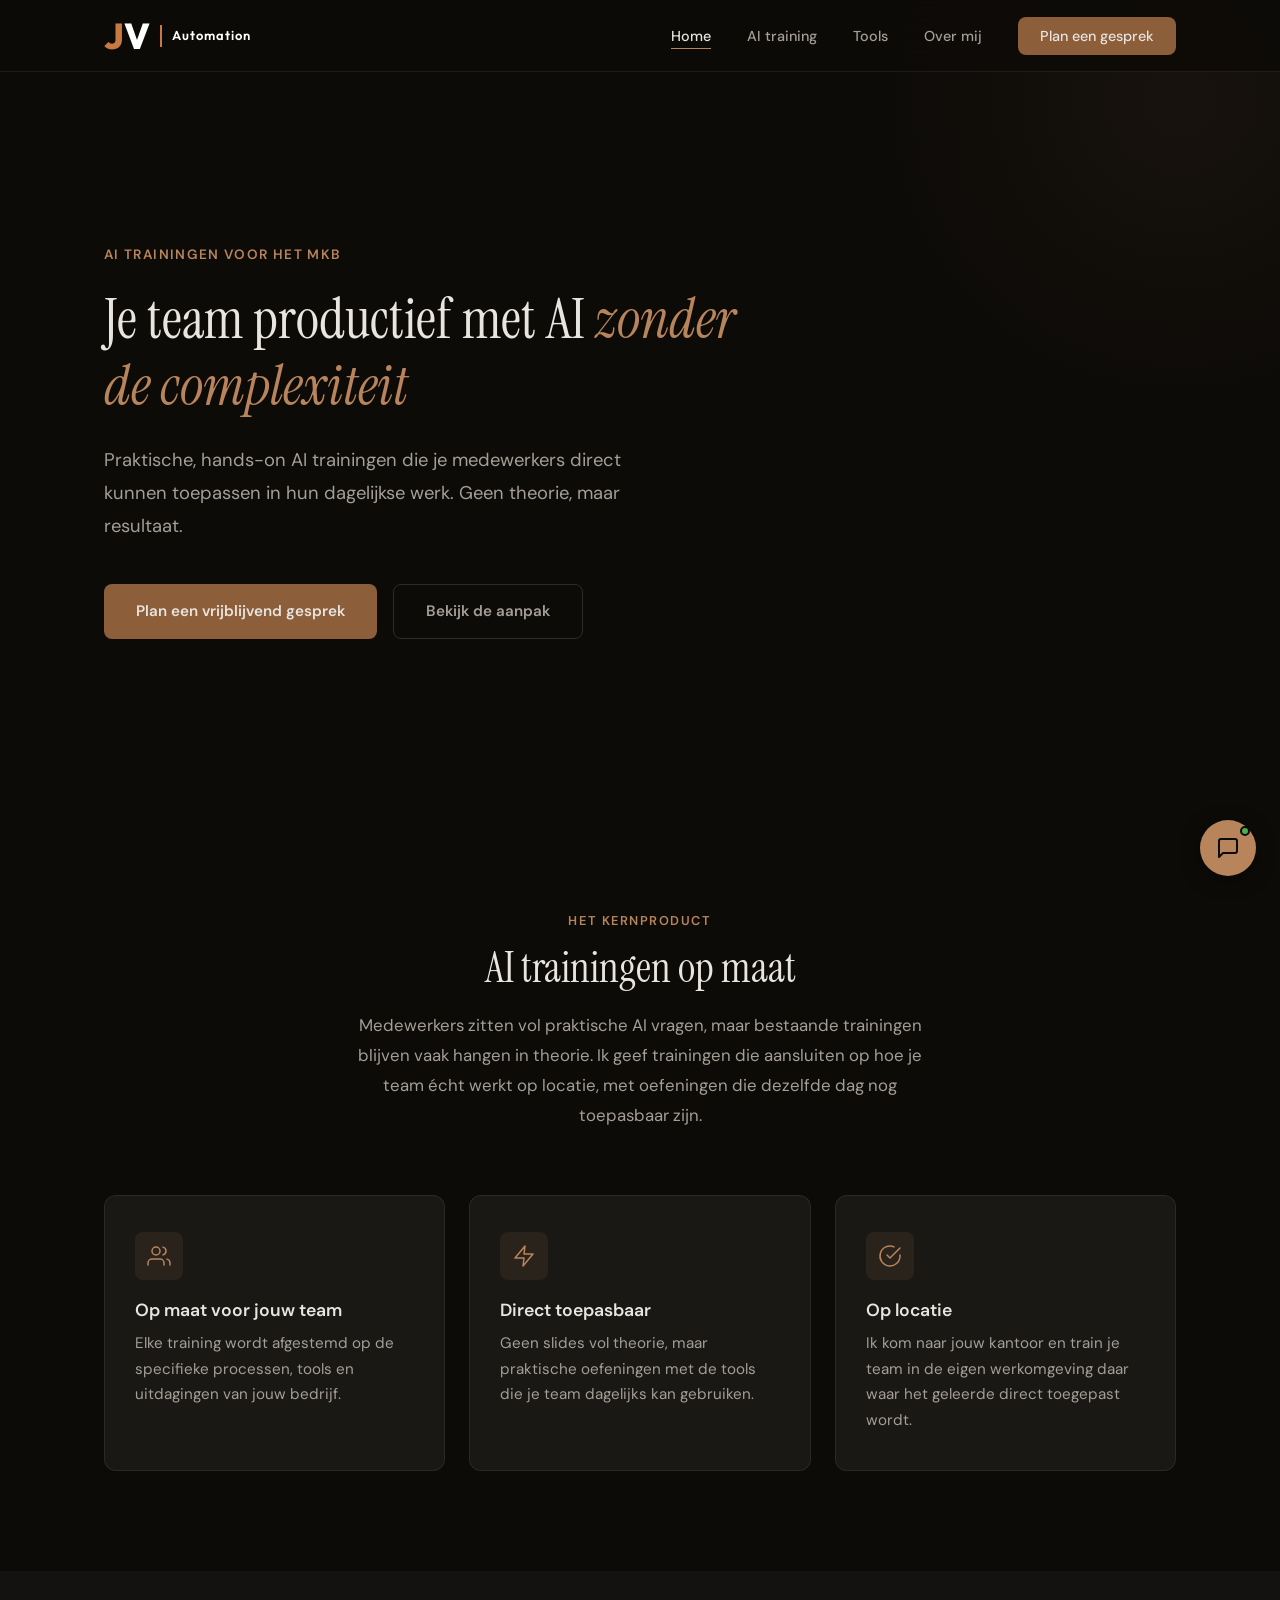
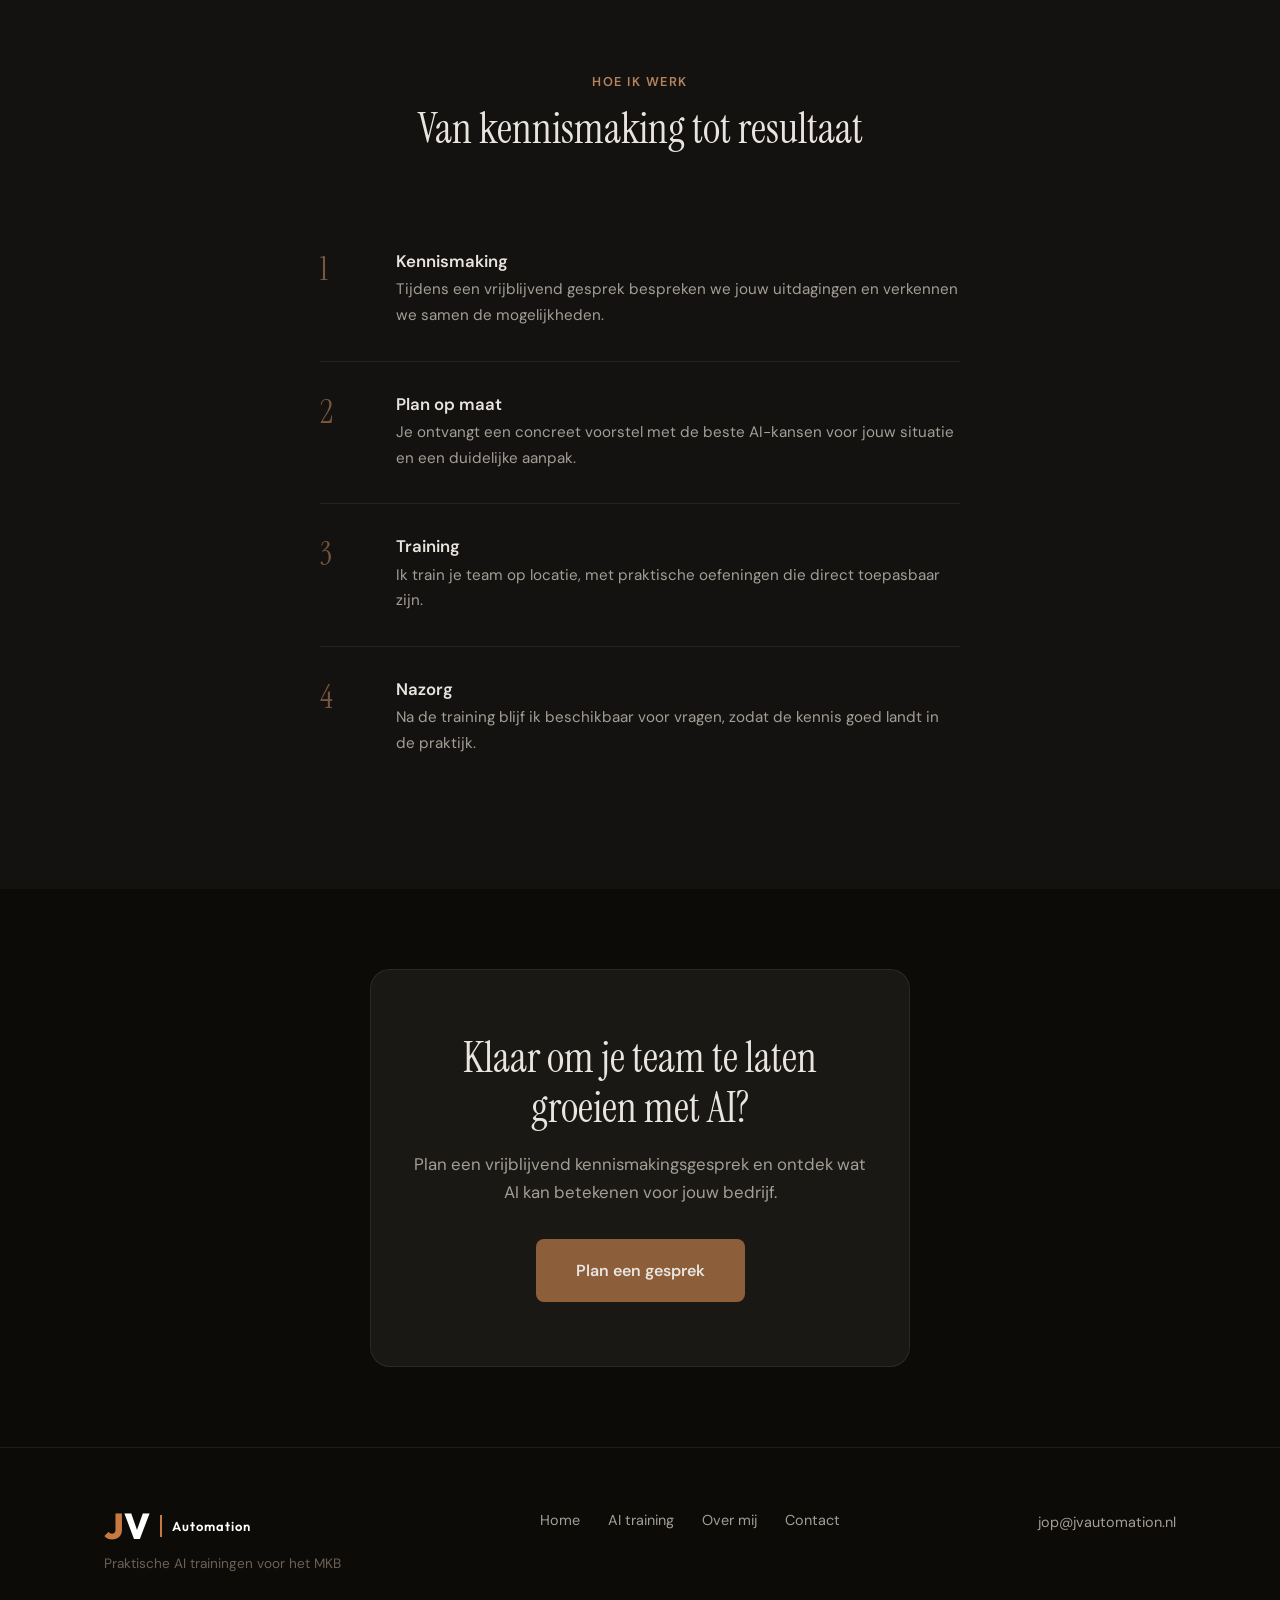
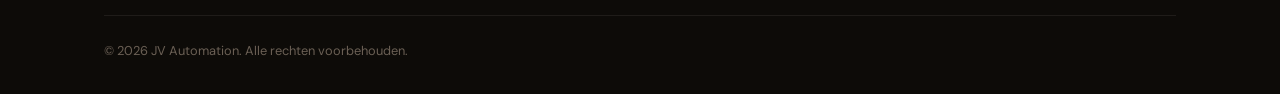
==== commit c5bfde54: "Site opgesplitst in aparte pagina's voor betere SEO en indexering - index.html (home), training.html" ====
--- a/index.html
+++ b/index.html
@@ -78,489 +78,14 @@
     <link rel="preconnect" href="https://fonts.googleapis.com">
     <link rel="preconnect" href="https://fonts.gstatic.com" crossorigin>
     <link href="https://fonts.googleapis.com/css2?family=DM+Sans:ital,opsz,wght@0,9..40,300;0,9..40,400;0,9..40,500;0,9..40,600;0,9..40,700;1,9..40,400&family=Instrument+Serif:ital@0;1&family=Outfit:wght@600;800&display=swap" rel="stylesheet">
-    <style>
-        /* ===========================
-           CSS Variables   Dark Theme
-           (swap these for light mode)
-           =========================== */
-        :root {
-            --bg-primary: #0D0B08;
-            --bg-secondary: #141210;
-            --bg-card: #1A1815;
-            --bg-card-hover: #211E1A;
-            --text-primary: #E8E4DF;
-            --text-secondary: #A39E96;
-            --text-muted: #6B6055;
-            --accent: #B8845C;
-            --accent-hover: #C99570;
-            --accent-dark: #8C5E3A;
-            --accent-dark-hover: #A06E45;
-            --border: rgba(232, 228, 223, 0.08);
-            --border-hover: rgba(232, 228, 223, 0.15);
-            --font-body: 'DM Sans', -apple-system, BlinkMacSystemFont, sans-serif;
-            --font-heading: 'Instrument Serif', Georgia, serif;
-            --max-width: 1120px;
-            --nav-height: 72px;
-            --radius-sm: 8px;
-            --radius-md: 12px;
-            --radius-lg: 20px;
-            --transition: 0.3s cubic-bezier(0.4, 0, 0.2, 1);
-        }
-
-        /* ===========================
-           Reset & Base
-           =========================== */
-        *, *::before, *::after { margin: 0; padding: 0; box-sizing: border-box; }
-        html { scroll-behavior: smooth; -webkit-font-smoothing: antialiased; -moz-osx-font-smoothing: grayscale; }
-        body {
-            font-family: var(--font-body);
-            font-size: 16px;
-            line-height: 1.7;
-            color: var(--text-primary);
-            background-color: var(--bg-primary);
-        }
-        a { color: var(--accent); text-decoration: none; transition: color var(--transition); }
-        a:hover { color: var(--accent-hover); }
-        h1, h2, h3 { font-family: var(--font-heading); font-weight: 400; line-height: 1.2; color: var(--text-primary); }
-        h1 { font-size: clamp(2.2rem, 5vw, 3.5rem); }
-        h2 { font-size: clamp(1.8rem, 3.5vw, 2.6rem); }
-        h3 { font-size: 1.3rem; }
-        h1 em { font-style: italic; color: var(--accent); }
-        img { max-width: 100%; display: block; }
-        .container { width: 100%; max-width: var(--max-width); margin: 0 auto; padding: 0 24px; }
-
-        /* ===========================
-           Navigation
-           =========================== */
-        .nav {
-            position: fixed; top: 0; left: 0; right: 0; z-index: 100;
-            height: var(--nav-height); display: flex; align-items: center;
-            background: rgba(13, 11, 8, 0.85);
-            backdrop-filter: blur(20px); -webkit-backdrop-filter: blur(20px);
-            border-bottom: 1px solid var(--border);
-        }
-        .nav-container {
-            width: 100%; max-width: var(--max-width); margin: 0 auto; padding: 0 24px;
-            display: flex; align-items: center; justify-content: space-between;
-        }
-        .jv-logo { display: flex; align-items: center; text-decoration: none; cursor: pointer; }
-        .jv-logo__j { font-family: 'Outfit', sans-serif; font-weight: 800; font-size: 36px; color: #C87941; line-height: 1; }
-        .jv-logo__v { font-family: 'Outfit', sans-serif; font-weight: 800; font-size: 36px; color: #ffffff; line-height: 1; }
-        .jv-logo__divider { width: 2px; height: 22px; background: #C87941; margin: 0 10px; }
-        .jv-logo__name { font-family: 'Outfit', sans-serif; font-weight: 600; font-size: 13px; color: #ffffff; letter-spacing: 1px; }
-        .nav-links { display: flex; align-items: center; gap: 36px; list-style: none; }
-        .nav-links a {
-            font-size: 0.9rem; font-weight: 500; color: var(--text-secondary);
-            transition: color var(--transition); position: relative; cursor: pointer;
-        }
-        .nav-links a::after {
-            content: ''; position: absolute; bottom: -4px; left: 0;
-            width: 0; height: 1px; background: var(--accent); transition: width var(--transition);
-        }
-        .nav-links a:hover, .nav-links a.active { color: var(--text-primary); }
-        .nav-links a:hover::after, .nav-links a.active::after { width: 100%; }
-        .nav-cta {
-            background: var(--accent-dark); color: var(--text-primary) !important;
-            padding: 10px 22px; border-radius: var(--radius-sm);
-            transition: background var(--transition), transform var(--transition) !important;
-        }
-        .nav-cta::after { display: none !important; }
-        .nav-cta:hover { background: var(--accent-dark-hover) !important; transform: translateY(-1px); }
-        .nav-toggle {
-            display: none; flex-direction: column; gap: 5px;
-            background: none; border: none; cursor: pointer; padding: 4px;
-        }
-        .nav-toggle span { width: 22px; height: 2px; background: var(--text-primary); border-radius: 2px; transition: var(--transition); }
-        .nav-toggle.active span:nth-child(1) { transform: rotate(45deg) translate(5px, 5px); }
-        .nav-toggle.active span:nth-child(2) { opacity: 0; }
-        .nav-toggle.active span:nth-child(3) { transform: rotate(-45deg) translate(5px, -5px); }
-
-        /* ===========================
-           Pages (show/hide)
-           =========================== */
-        .page { display: none; }
-        .page.active { display: block; }
-
-        /* ===========================
-           Hero
-           =========================== */
-        .hero {
-            min-height: 90vh; display: flex; align-items: center;
-            padding-top: var(--nav-height); position: relative; overflow: hidden;
-        }
-        .hero::before {
-            content: ''; position: absolute; top: -200px; right: -200px;
-            width: 600px; height: 600px;
-            background: radial-gradient(circle, rgba(184, 132, 92, 0.06) 0%, transparent 70%);
-            pointer-events: none;
-        }
-        .hero-content { max-width: 680px; }
-        .hero-label {
-            font-size: 0.85rem; font-weight: 600; text-transform: uppercase;
-            letter-spacing: 0.1em; color: var(--accent); margin-bottom: 20px;
-        }
-        .hero h1 { margin-bottom: 24px; }
-        .hero-sub { font-size: 1.15rem; line-height: 1.8; color: var(--text-secondary); margin-bottom: 40px; max-width: 560px; }
-        .hero-actions { display: flex; gap: 16px; flex-wrap: wrap; }
-
-        /* ===========================
-           Buttons
-           =========================== */
-        .btn {
-            display: inline-flex; align-items: center; justify-content: center;
-            font-family: var(--font-body); font-size: 0.95rem; font-weight: 600;
-            padding: 14px 32px; border-radius: var(--radius-sm); border: none;
-            cursor: pointer; transition: all var(--transition); text-decoration: none;
-        }
-        .btn-primary { background: var(--accent-dark); color: var(--text-primary); }
-        .btn-primary:hover {
-            background: var(--accent-dark-hover); color: var(--text-primary);
-            transform: translateY(-2px); box-shadow: 0 8px 30px rgba(140, 94, 58, 0.25);
-        }
-        .btn-ghost { background: transparent; color: var(--text-secondary); border: 1px solid var(--border-hover); }
-        .btn-ghost:hover { color: var(--text-primary); border-color: var(--accent); background: rgba(184, 132, 92, 0.05); }
-        .btn-lg { padding: 18px 40px; font-size: 1rem; }
-
-        /* ===========================
-           Sections
-           =========================== */
-        .section { padding: 100px 0; }
-        .section-alt { background: var(--bg-secondary); }
-        .section-header { text-align: center; max-width: 600px; margin: 0 auto 64px; }
-        .section-label { font-size: 0.8rem; font-weight: 600; text-transform: uppercase; letter-spacing: 0.12em; color: var(--accent); margin-bottom: 12px; }
-        .section-intro { font-size: 1.05rem; color: var(--text-secondary); margin-top: 16px; line-height: 1.8; }
-
-        /* ===========================
-           Feature Cards
-           =========================== */
-        .features-grid { display: grid; grid-template-columns: repeat(3, 1fr); gap: 24px; }
-        .feature-card {
-            background: var(--bg-card); border: 1px solid var(--border);
-            border-radius: var(--radius-md); padding: 36px 30px; transition: all var(--transition);
-        }
-        .feature-card:hover { background: var(--bg-card-hover); border-color: var(--border-hover); transform: translateY(-4px); }
-        .feature-icon {
-            width: 48px; height: 48px; display: flex; align-items: center; justify-content: center;
-            border-radius: var(--radius-sm); background: rgba(184, 132, 92, 0.1); color: var(--accent); margin-bottom: 20px;
-        }
-        .feature-card h3 { margin-bottom: 10px; font-family: var(--font-body); font-weight: 600; font-size: 1.1rem; }
-        .feature-card p { color: var(--text-secondary); font-size: 0.95rem; line-height: 1.7; }
-
-        /* ===========================
-           Steps
-           =========================== */
-        .steps { max-width: 640px; margin: 0 auto; display: flex; flex-direction: column; }
-        .step { display: flex; gap: 28px; padding: 32px 0; border-bottom: 1px solid var(--border); transition: all var(--transition); }
-        .step:last-child { border-bottom: none; }
-        .step:hover { padding-left: 8px; }
-        .step-number {
-            font-family: var(--font-heading); font-size: 2rem; color: var(--accent);
-            line-height: 1; min-width: 48px; padding-top: 2px; opacity: 0.6; transition: opacity var(--transition);
-        }
-        .step:hover .step-number { opacity: 1; }
-        .step-content h3 { font-family: var(--font-body); font-weight: 600; font-size: 1.05rem; margin-bottom: 6px; }
-        .step-content p { color: var(--text-secondary); font-size: 0.95rem; }
-
-        /* ===========================
-           CTA Section
-           =========================== */
-        .cta-section { padding: 80px 0; }
-        .cta-block {
-            text-align: center; max-width: 540px; margin: 0 auto; padding: 64px 40px;
-            background: var(--bg-card); border: 1px solid var(--border); border-radius: var(--radius-lg);
-        }
-        .cta-block h2 { margin-bottom: 16px; }
-        .cta-block p { color: var(--text-secondary); margin-bottom: 32px; font-size: 1.05rem; }
-
-        /* ===========================
-           Page Hero (sub-pages)
-           =========================== */
-        .page-hero { padding: 160px 0 60px; }
-        .page-hero h1 { font-size: clamp(2rem, 4vw, 3rem); }
-
-        /* ===========================
-           About Layout
-           =========================== */
-        .about-layout { display: grid; grid-template-columns: 280px 1fr; gap: 64px; align-items: start; }
-        .photo-placeholder {
-            width: 100%; aspect-ratio: 3 / 4; background: var(--bg-card); border: 1px solid var(--border);
-            border-radius: var(--radius-md); display: flex; flex-direction: column;
-            align-items: center; justify-content: center; gap: 12px; color: var(--text-muted);
-        }
-        .photo-placeholder svg { opacity: 0.4; }
-        .photo-placeholder span { font-size: 0.85rem; }
-        .about-lead { font-size: 1.15rem; line-height: 1.8; color: var(--text-primary); margin-bottom: 20px; }
-        .about-text p { color: var(--text-secondary); margin-bottom: 20px; font-size: 0.98rem; }
-        .about-text h3 {
-            font-family: var(--font-body); font-weight: 600; font-size: 1.05rem;
-            color: var(--accent); margin-bottom: 8px; margin-top: 32px;
-        }
-
-        /* ===========================
-           Contact Layout
-           =========================== */
-        .contact-layout { display: grid; grid-template-columns: 1fr 1fr; gap: 64px; align-items: start; }
-        .contact-intro { font-size: 1.05rem; color: var(--text-secondary); line-height: 1.8; margin-bottom: 40px; }
-        .contact-methods { display: flex; flex-direction: column; gap: 24px; }
-        .contact-method { display: flex; align-items: center; gap: 16px; }
-        .contact-icon {
-            width: 44px; height: 44px; display: flex; align-items: center; justify-content: center;
-            border-radius: var(--radius-sm); background: rgba(184, 132, 92, 0.1); color: var(--accent); flex-shrink: 0;
-        }
-        .contact-method-label { font-size: 0.8rem; font-weight: 600; text-transform: uppercase; letter-spacing: 0.08em; color: var(--text-muted); margin-bottom: 2px; }
-        .contact-method-value { font-size: 0.95rem; font-weight: 500; }
-        .calendly-placeholder { min-height: 500px; }
-        .calendly-mock {
-            width: 100%; min-height: 500px; background: var(--bg-card); border: 1px dashed var(--border-hover);
-            border-radius: var(--radius-md); display: flex; flex-direction: column;
-            align-items: center; justify-content: center; gap: 12px;
-            color: var(--text-muted); text-align: center; padding: 40px;
-        }
-        .calendly-mock-icon { opacity: 0.4; margin-bottom: 8px; }
-        .calendly-mock p { font-size: 0.95rem; color: var(--text-secondary); }
-        .calendly-mock span { font-size: 0.8rem; }
-
-        /* ===========================
-           Footer
-           =========================== */
-        .footer { padding: 60px 0 32px; border-top: 1px solid var(--border); }
-        .footer-content { display: flex; justify-content: space-between; align-items: start; gap: 40px; margin-bottom: 40px; }
-        .footer-brand p { color: var(--text-muted); font-size: 0.85rem; margin-top: 8px; }
-        .footer-links { display: flex; gap: 28px; }
-        .footer-links a { font-size: 0.9rem; color: var(--text-secondary); cursor: pointer; }
-        .footer-links a:hover { color: var(--text-primary); }
-        .footer-contact a { font-size: 0.9rem; color: var(--text-secondary); }
-        .footer-bottom { border-top: 1px solid var(--border); padding-top: 24px; }
-        .footer-bottom p { font-size: 0.8rem; color: var(--text-muted); }
-
-        /* ===========================
-           Training Hero
-           =========================== */
-        .training-hero-meta {
-            display: flex; gap: 32px; flex-wrap: wrap;
-            margin-top: 36px; padding-top: 36px;
-            border-top: 1px solid var(--border);
-        }
-        .training-meta-item { display: flex; flex-direction: column; gap: 4px; }
-        .training-meta-label { font-size: 0.75rem; font-weight: 600; text-transform: uppercase; letter-spacing: 0.1em; color: var(--text-muted); }
-        .training-meta-value { font-size: 0.95rem; font-weight: 500; color: var(--text-primary); }
-
-        /* ===========================
-           Programma
-           =========================== */
-        .program-grid {
-            display: grid; grid-template-columns: repeat(2, 1fr);
-            gap: 2px; background: var(--border);
-            border-radius: var(--radius-md); overflow: hidden;
-        }
-        .program-item {
-            background: var(--bg-card); padding: 28px 32px;
-            display: flex; gap: 20px; align-items: flex-start;
-            transition: background var(--transition);
-        }
-        .program-item:hover { background: var(--bg-card-hover); }
-        .program-num {
-            font-family: var(--font-heading); font-size: 1.6rem;
-            color: var(--accent); opacity: 0.45; line-height: 1;
-            min-width: 32px; padding-top: 3px; transition: opacity var(--transition);
-        }
-        .program-item:hover .program-num { opacity: 0.9; }
-        .program-body h3 { font-family: var(--font-body); font-weight: 600; font-size: 1rem; margin-bottom: 6px; color: var(--text-primary); }
-        .program-body p { font-size: 0.9rem; color: var(--text-secondary); line-height: 1.6; }
-
-        /* ===========================
-           Voor wie
-           =========================== */
-        .doelgroep-grid { display: grid; grid-template-columns: repeat(3, 1fr); gap: 24px; }
-        .doelgroep-card {
-            background: var(--bg-card); border: 1px solid var(--border);
-            border-radius: var(--radius-md); padding: 32px 28px; transition: all var(--transition);
-        }
-        .doelgroep-card:hover { border-color: var(--border-hover); transform: translateY(-3px); }
-        .doelgroep-icon {
-            width: 44px; height: 44px; border-radius: var(--radius-sm);
-            background: rgba(184, 132, 92, 0.1); color: var(--accent);
-            display: flex; align-items: center; justify-content: center; margin-bottom: 16px;
-        }
-        .doelgroep-card h3 { font-family: var(--font-body); font-weight: 600; font-size: 1rem; margin-bottom: 8px; }
-        .doelgroep-card p { font-size: 0.9rem; color: var(--text-secondary); line-height: 1.6; }
-
-        /* ===========================
-           Wat je meeneemt
-           =========================== */
-        .takeaways { max-width: 720px; margin: 0 auto; }
-        .takeaway {
-            display: flex; gap: 20px; align-items: flex-start;
-            padding: 24px 0; border-bottom: 1px solid var(--border);
-        }
-        .takeaway:last-child { border-bottom: none; }
-        .takeaway-check {
-            width: 28px; height: 28px; border-radius: 50%;
-            background: rgba(184, 132, 92, 0.12); color: var(--accent);
-            display: flex; align-items: center; justify-content: center;
-            flex-shrink: 0; margin-top: 2px;
-        }
-        .takeaway p { font-size: 0.97rem; color: var(--text-secondary); line-height: 1.7; }
-        .takeaway p strong { color: var(--text-primary); font-weight: 600; }
-
-        /* ===========================
-           Animations
-           =========================== */
-        .fade-in { opacity: 0; transform: translateY(24px); transition: opacity 0.7s ease, transform 0.7s ease; }
-        .fade-in.visible { opacity: 1; transform: translateY(0); }
-
-        /* ===========================
-           Responsive
-           =========================== */
-        @media (max-width: 900px) {
-            .features-grid { grid-template-columns: 1fr; gap: 16px; }
-            .about-layout { grid-template-columns: 1fr; gap: 40px; }
-            .about-photo { max-width: 220px; }
-            .contact-layout { grid-template-columns: 1fr; gap: 48px; }
-            .footer-content { flex-direction: column; gap: 24px; }
-            .program-grid { grid-template-columns: 1fr; }
-            .doelgroep-grid { grid-template-columns: 1fr; gap: 16px; }
-        }
-        @media (max-width: 680px) {
-            .nav-toggle { display: flex; }
-            .training-hero-meta { gap: 20px; }
-            .nav-links {
-                position: fixed; top: var(--nav-height); left: 0; right: 0;
-                background: rgba(13, 11, 8, 0.97); backdrop-filter: blur(20px); -webkit-backdrop-filter: blur(20px);
-                flex-direction: column; padding: 32px 24px; gap: 20px;
-                transform: translateY(-120%); opacity: 0;
-                transition: transform 0.4s ease, opacity 0.3s ease;
-                border-bottom: 1px solid var(--border);
-            }
-            .nav-links.open { transform: translateY(0); opacity: 1; }
-            .nav-cta { text-align: center; width: 100%; }
-            .hero { min-height: 80vh; }
-            .hero-actions { flex-direction: column; }
-            .hero-actions .btn { width: 100%; text-align: center; }
-            .section { padding: 72px 0; }
-            .cta-block { padding: 48px 24px; }
-            .step { gap: 20px; }
-        }
-
-        /* ===========================
-           Tools — Chatbot
-           =========================== */
-        .tools-chat-wrapper {
-            width: 100%;
-            max-width: 680px;
-            background: var(--bg-card);
-            border: 1px solid var(--border);
-            border-radius: var(--radius-lg);
-            display: flex;
-            flex-direction: column;
-            height: 520px;
-            box-shadow: 0 8px 40px rgba(0,0,0,0.4);
-        }
-
-        .tools-chat-messages {
-            flex: 1;
-            overflow-y: auto;
-            padding: 24px;
-            display: flex;
-            flex-direction: column;
-            gap: 14px;
-            scrollbar-width: thin;
-            scrollbar-color: var(--text-muted) transparent;
-        }
-
-        .tools-chat-messages::-webkit-scrollbar { width: 4px; }
-        .tools-chat-messages::-webkit-scrollbar-thumb { background: var(--text-muted); border-radius: 4px; }
-
-        .tools-message {
-            max-width: 82%;
-            font-size: 14px;
-            line-height: 1.6;
-            padding: 12px 16px;
-            border-radius: var(--radius-md);
-        }
-
-        .tools-message.bot {
-            align-self: flex-start;
-            background: var(--bg-card-hover);
-            color: var(--text-primary);
-            border: 1px solid var(--border);
-            border-radius: 4px var(--radius-md) var(--radius-md) var(--radius-md);
-        }
-
-        .tools-message.bot a { color: var(--accent); }
-        .tools-message.bot ul { padding-left: 18px; margin: 6px 0; }
-        .tools-message.bot li { margin-bottom: 4px; }
-        .tools-message.bot p { margin-bottom: 6px; }
-        .tools-message.bot strong { color: var(--text-primary); font-weight: 600; }
-
-        .tools-message.user {
-            align-self: flex-end;
-            background: var(--accent);
-            color: #0D0B08;
-            font-weight: 500;
-            border-radius: var(--radius-md) 4px var(--radius-md) var(--radius-md);
-        }
-
-        .tools-message.loading {
-            align-self: flex-start;
-            background: var(--bg-card-hover);
-            color: var(--text-muted);
-            border: 1px solid var(--border);
-            border-radius: 4px var(--radius-md) var(--radius-md) var(--radius-md);
-            font-style: italic;
-            font-size: 13px;
-        }
-
-        .tools-chat-input {
-            padding: 14px 18px;
-            border-top: 1px solid var(--border);
-            display: flex;
-            gap: 10px;
-            background: var(--bg-secondary);
-            border-radius: 0 0 var(--radius-lg) var(--radius-lg);
-        }
-
-        .tools-chat-input input {
-            flex: 1;
-            padding: 10px 16px;
-            background: var(--bg-card);
-            border: 1px solid var(--border);
-            border-radius: 24px;
-            font-size: 14px;
-            color: var(--text-primary);
-            font-family: var(--font-body);
-            outline: none;
-            transition: border-color 0.2s;
-        }
-
-        .tools-chat-input input::placeholder { color: var(--text-muted); }
-        .tools-chat-input input:focus { border-color: var(--accent); }
-
-        .tools-chat-input button {
-            background: var(--accent);
-            color: #0D0B08;
-            border: none;
-            border-radius: 24px;
-            padding: 10px 20px;
-            font-size: 14px;
-            font-weight: 600;
-            cursor: pointer;
-            font-family: var(--font-body);
-            transition: background 0.2s;
-            white-space: nowrap;
-        }
-
-        .tools-chat-input button:hover { background: var(--accent-hover); }
-        .tools-chat-input button:disabled { background: var(--text-muted); cursor: not-allowed; }
-        .hero-sub { font-size: 1.1rem; color: var(--text-secondary); margin-top: 16px; max-width: 560px; }
-    </style>
+    <link rel="stylesheet" href="/styles.css">
 </head>
 <body>
 
     <!-- ====== NAVIGATION ====== -->
     <nav class="nav">
         <div class="nav-container">
-            <a href="#" class="jv-logo" onclick="showPage('home')" aria-label="JV Automation - home">
+            <a href="/" class="jv-logo" aria-label="JV Automation - home">
                 <span class="jv-logo__j">J</span><span class="jv-logo__v">V</span>
                 <div class="jv-logo__divider"></div>
                 <span class="jv-logo__name">Automation</span>
@@ -569,21 +94,17 @@
                 <span></span><span></span><span></span>
             </button>
             <ul class="nav-links" id="navLinks">
-                <li><a href="#" data-page="home" class="active" onclick="showPage('home')">Home</a></li>
-                <li><a href="#" data-page="trainingen" onclick="showPage('trainingen')">AI training</a></li>
-                <li><a href="#" data-page="tools" onclick="showPage('tools')">Tools</a></li>
-                <li><a href="#" data-page="over" onclick="showPage('over')">Over mij</a></li>
-                <li><a href="#" data-page="contact" class="nav-cta" onclick="showPage('contact')">Plan een gesprek</a></li>
+                <li><a href="/" class="active">Home</a></li>
+                <li><a href="/training">AI training</a></li>
+                <li><a href="/tools">Tools</a></li>
+                <li><a href="/over">Over mij</a></li>
+                <li><a href="/contact" class="nav-cta">Plan een gesprek</a></li>
             </ul>
         </div>
     </nav>
 
-    <!-- ============================================================
-         PAGE: HOME
-         ============================================================ -->
-    <div class="page active" id="page-home">
-
-        <!-- Hero -->
+    <!-- ====== PAGE: HOME ====== -->
+    <main>
         <header class="hero">
             <div class="container">
                 <div class="hero-content fade-in">
@@ -591,14 +112,13 @@
                     <h1>Je team productief met AI <em>zonder de complexiteit</em></h1>
                     <p class="hero-sub">Praktische, hands-on AI trainingen die je medewerkers direct kunnen toepassen in hun dagelijkse werk. Geen theorie, maar resultaat.</p>
                     <div class="hero-actions">
-                        <a href="#" class="btn btn-primary" onclick="showPage('contact')">Plan een vrijblijvend gesprek</a>
+                        <a href="/contact" class="btn btn-primary">Plan een vrijblijvend gesprek</a>
                         <a href="#aanpak" class="btn btn-ghost">Bekijk de aanpak</a>
                     </div>
                 </div>
             </div>
         </header>
 
-        <!-- Trainingen -->
         <section class="section" id="trainingen">
             <div class="container">
                 <div class="section-header fade-in">
@@ -632,7 +152,6 @@
             </div>
         </section>
 
-        <!-- Aanpak -->
         <section class="section section-alt" id="aanpak">
             <div class="container">
                 <div class="section-header fade-in">
@@ -672,385 +191,23 @@
             </div>
         </section>
 
-        <!-- CTA -->
         <section class="section cta-section">
             <div class="container">
                 <div class="cta-block fade-in">
                     <h2>Klaar om je team te laten groeien met AI?</h2>
                     <p>Plan een vrijblijvend kennismakingsgesprek en ontdek wat AI kan betekenen voor jouw bedrijf.</p>
-                    <a href="#" class="btn btn-primary btn-lg" onclick="showPage('contact')">Plan een gesprek</a>
+                    <a href="/contact" class="btn btn-primary btn-lg">Plan een gesprek</a>
                 </div>
             </div>
         </section>
-    </div>
-
-    <!-- ============================================================
-         PAGE: TOOLS
-         ============================================================ -->
-    <div class="page" id="page-tools">
-
-        <header class="page-hero">
-            <div class="container">
-                <div class="page-hero-content fade-in">
-                    <p class="section-label">Tools</p>
-                    <h1>Probeer het zelf uit</h1>
-                    <p class="hero-sub">Stel een vraag aan de AI-assistent van JV Automation. Hij weet alles over de training en helpt je bepalen of het iets voor jouw bedrijf is.</p>
-                </div>
-            </div>
-        </header>
-
-        <section class="section">
-            <div class="container">
-                <div style="display: flex; justify-content: center;">
-                    <div class="tools-chat-wrapper">
-
-                        <div class="tools-chat-messages" id="toolsMessages">
-                            <div class="tools-message bot">
-                                Hoi! Ik ben de AI-assistent van JV Automation. Ik doe mijn best om je goed te helpen, maar ik kan fouten maken. Twijfel je aan een antwoord? Neem dan contact op met Jop via jop@jvautomation.nl. Heb je een vraag over de AI training? Stel hem gerust!
-                            </div>
-                        </div>
-
-                        <div class="tools-chat-input">
-                            <input
-                                type="text"
-                                id="toolsInput"
-                                placeholder="Stel een vraag..."
-                                autocomplete="off"
-                                onkeydown="if(event.key==='Enter') toolsSend()"
-                            />
-                            <button onclick="toolsSend()">Verstuur</button>
-                        </div>
-
-                    </div>
-                </div>
-            </div>
-        </section>
-
-        <section class="section" style="padding-top: 0;">
-            <div class="container">
-                <div class="cta-block" style="text-align: center; max-width: 680px; margin: 0 auto;">
-                    <p class="section-label">Wil je dit voor jouw team of klanten?</p>
-                    <h2>Een chatbot zoals deze, maar dan voor <em>jouw bedrijf</em></h2>
-                    <p style="color: var(--text-secondary); margin-top: 16px; font-size: 1.05rem; line-height: 1.7;">
-                        Stel je voor: een assistent die altijd beschikbaar is, jouw producten en diensten kent, en bezoekers precies op het juiste moment doorverwijst. Geen wachttijden, geen gemiste vragen.
-                        <br><br>
-                    </p>
-                    <a href="mailto:jop@jvautomation.nl?subject=Chatbot%20voor%20mijn%20bedrijf" class="btn btn-primary" style="display: inline-block; margin-top: 28px;">
-                        Stuur een mailtje
-                    </a>
-                </div>
-            </div>
-        </section>
-
-    </div>
-
-    <!-- ============================================================
-         PAGE: OVER MIJ
-         ============================================================ -->
-    <div class="page" id="page-over">
-
-        <header class="page-hero">
-            <div class="container">
-                <div class="page-hero-content fade-in">
-                    <p class="section-label">Over mij</p>
-                    <h1>Jop van JV Automation</h1>
-                </div>
-            </div>
-        </header>
-
-        <section class="section">
-            <div class="container">
-                <div class="about-layout fade-in">
-                    <div class="about-photo">
-                        <div class="photo-placeholder">
-                            <svg width="48" height="48" viewBox="0 0 24 24" fill="none" stroke="currentColor" stroke-width="1" stroke-linecap="round" stroke-linejoin="round"><path d="M20 21v-2a4 4 0 0 0-4-4H8a4 4 0 0 0-4 4v2"/><circle cx="12" cy="7" r="4"/></svg>
-                            <span>Foto volgt</span>
-                        </div>
-                    </div>
-                    <div class="about-text">
-                        <p class="about-lead">Ik help MKB-bedrijven om AI praktisch in te zetten in hun dagelijkse werk. Geen eindeloze theoretische verhalen, maar hands-on begeleiding die je team direct productiever maakt.</p>
-                        <p>Mijn aanpak is persoonlijk en resultaatgericht. Ik geloof dat AI pas echt waardevol wordt wanneer het aansluit op de manier waarop jij en je team al werken niet als losstaand project, maar als versterking van wat er al goed gaat.</p>
-                        <h3>Waarom ik dit doe</h3>
-                        <p>Ik zag dat medewerkers bij bedrijven vol zitten met praktische AI vragen, maar dat bestaande trainingen blijven hangen in theorie. Dat gat vul ik.</p>
-                        <h3>Wat mijn aanpak anders maakt</h3>
-                        <p>Ik werk niet met standaard lespakketten. Elke training is afgestemd op jouw dagelijkse werk, met oefeningen die je team dezelfde dag nog kan toepassen. Praktisch, hands-on, en persoonlijk.</p>
-                    </div>
-                </div>
-            </div>
-        </section>
-
-        <section class="section cta-section">
-            <div class="container">
-                <div class="cta-block fade-in">
-                    <h2>Benieuwd wat AI kan betekenen voor jouw team?</h2>
-                    <p>Laten we kennismaken. Ik vertel je graag meer over mijn aanpak.</p>
-                    <a href="#" class="btn btn-primary btn-lg" onclick="showPage('contact')">Neem contact op</a>
-                </div>
-            </div>
-        </section>
-    </div>
-
-    <!-- ============================================================
-         PAGE: TRAININGEN
-         ============================================================ -->
-    <div class="page" id="page-trainingen">
-
-        <header class="page-hero">
-            <div class="container">
-                <div class="page-hero-content fade-in">
-                    <p class="section-label">Training</p>
-                    <h1>AI <em>écht</em> laten werken in jouw organisatie</h1>
-                    <p style="margin-top:20px; font-size:1.1rem; color:var(--text-secondary); max-width:600px; line-height:1.8;">
-                        Veel bedrijven gebruiken AI al een beetje. Ze stellen een vraag, krijgen een antwoord, en denken: "het is oké, maar de output is net niet goed." Dat gat dicht ik in één dag.
-                    </p>
-                    <div class="training-hero-meta">
-                        <div class="training-meta-item">
-                            <span class="training-meta-label">Format</span>
-                            <span class="training-meta-value">Groepstraining op locatie</span>
-                        </div>
-                        <div class="training-meta-item">
-                            <span class="training-meta-label">Duur</span>
-                            <span class="training-meta-value">Dagdeel</span>
-                        </div>
-                        <div class="training-meta-item">
-                            <span class="training-meta-label">Niveau</span>
-                            <span class="training-meta-value">Geen voorkennis vereist</span>
-                        </div>
-                        <div class="training-meta-item">
-                            <span class="training-meta-label">Aanpak</span>
-                            <span class="training-meta-value">Grotendeels praktisch, maar wel met de benodigde theorie</span>
-                        </div>
-                    </div>
-                </div>
-            </div>
-        </header>
-
-        <section class="section section-alt">
-            <div class="container">
-                <div class="section-header fade-in">
-                    <p class="section-label">Het probleem</p>
-                    <h2>AI gebruiken is één ding. Het goed gebruiken is een tweede.</h2>
-                    <p class="section-intro">
-                        Organisaties lopen nu massaal tegen hetzelfde probleem aan: medewerkers proberen AI, maar de output stelt teleur. Niet omdat AI niet goed genoeg is, maar omdat niemand ze heeft geleerd hoe je er echt mee werkt. Die kennis geef ik in deze training.
-                    </p>
-                </div>
-            </div>
-        </section>
-
-        <section class="section">
-            <div class="container">
-                <div class="section-header fade-in">
-                    <p class="section-label">Programma</p>
-                    <h2>Wat we behandelen</h2>
-                    <p class="section-intro">Van de basis tot de mogelijkheden die de meeste mensen nog nooit hebben gezien.</p>
-                </div>
-                <div class="program-grid fade-in">
-
-                    <div class="program-item">
-                        <div class="program-num">1</div>
-                        <div class="program-body">
-                            <h3>Wat is AI en wat niet?</h3>
-                            <p>Een heldere basisuitleg. Wat doet AI precies, welke soorten bestaan er, en waarom zijn large language models zo anders dan eerdere technologie?</p>
-                        </div>
-                    </div>
-
-                    <div class="program-item">
-                        <div class="program-num">2</div>
-                        <div class="program-body">
-                            <h3>Hoe werkt een taalmodel?</h3>
-                            <p>Geen technische diepte, maar genoeg begrip om te snappen waarom het model doet wat het doet en hoe je dat stuurt.</p>
-                        </div>
-                    </div>
-
-                    <div class="program-item">
-                        <div class="program-num">3</div>
-                        <div class="program-body">
-                            <h3>De kunst van de prompt</h3>
-                            <p>Wat is een prompt, wat maakt hem goed, en hoe schrijf je er één die consistente resultaten geeft? We oefenen live, met jouw eigen werkvoorbeelden.</p>
-                        </div>
-                    </div>
-
-                    <div class="program-item">
-                        <div class="program-num">4</div>
-                        <div class="program-body">
-                            <h3>Prompts standaardiseren</h3>
-                            <p>Hoe zorg je dat terugkerende taken niet elke keer opnieuw uitgeschreven hoeven te worden? We bouwen samen herbruikbare prompt-templates.</p>
-                        </div>
-                    </div>
-
-                    <div class="program-item">
-                        <div class="program-num">5</div>
-                        <div class="program-body">
-                            <h3>Systeemprompts & projecten</h3>
-                            <p>De meeste gebruikers kennen dit niet. Systeemprompts en projecten laten je AI een vaste rol geven, zodat het altijd werkt zoals jij dat wilt, zonder telkens opnieuw te beginnen.</p>
-                        </div>
-                    </div>
-
-                    <div class="program-item">
-                        <div class="program-num">6</div>
-                        <div class="program-body">
-                            <h3>De volledige potentie benutten</h3>
-                            <p>Je betaalt al voor het model, gebruik het dan ook volledig. We laten zien wat er mogelijk is: van presentaties en analyses tot opnames verwerken en documenten samenvatten.</p>
-                        </div>
-                    </div>
-
-                    <div class="program-item">
-                        <div class="program-num">7</div>
-                        <div class="program-body">
-                            <h3>Agents: wat komt eraan?</h3>
-                            <p>Een bondig overzicht van AI-agents: wat het zijn, wat ze al kunnen, en waarom dit relevant wordt voor jouw organisatie.</p>
-                        </div>
-                    </div>
-
-                    <div class="program-item">
-                        <div class="program-num">8</div>
-                        <div class="program-body">
-                            <h3>Wetgeving & toekomstvisie</h3>
-                            <p>Wat speelt er rondom de EU AI Act, wat moet je als organisatie weten, en waar gaat dit de komende jaren naartoe? Praktisch, zonder hype.</p>
-                        </div>
-                    </div>
-
-                </div>
-            </div>
-        </section>
-
-        <section class="section section-alt">
-            <div class="container">
-                <div class="section-header fade-in">
-                    <p class="section-label">Voor wie</p>
-                    <h2>Deze training is voor jou als...</h2>
-                </div>
-                <div class="doelgroep-grid fade-in">
-
-                    <div class="doelgroep-card">
-                        <div class="doelgroep-icon">
-                            <svg width="20" height="20" viewBox="0 0 24 24" fill="none" stroke="currentColor" stroke-width="1.5" stroke-linecap="round" stroke-linejoin="round"><path d="M17 21v-2a4 4 0 0 0-4-4H5a4 4 0 0 0-4 4v2"/><circle cx="9" cy="7" r="4"/><path d="M23 21v-2a4 4 0 0 0-3-3.87"/><path d="M16 3.13a4 4 0 0 1 0 7.75"/></svg>
-                        </div>
-                        <h3>Medewerkers & teams</h3>
-                        <p>Je gebruikt AI af en toe, maar het levert nog niet wat je ervan verwacht. Na deze training weet je precies hoe je het wél laat werken.</p>
-                    </div>
-
-                    <div class="doelgroep-card">
-                        <div class="doelgroep-icon">
-                            <svg width="20" height="20" viewBox="0 0 24 24" fill="none" stroke="currentColor" stroke-width="1.5" stroke-linecap="round" stroke-linejoin="round"><rect x="2" y="7" width="20" height="14" rx="2" ry="2"/><path d="M16 21V5a2 2 0 0 0-2-2h-4a2 2 0 0 0-2 2v16"/></svg>
-                        </div>
-                        <h3>Ondernemers & directeuren</h3>
-                        <p>Je wil weten wat er écht mogelijk is, welke processen je kunt automatiseren, en hoe je als organisatie niet achterop raakt.</p>
-                    </div>
-
-                    <div class="doelgroep-card">
-                        <div class="doelgroep-icon">
-                            <svg width="20" height="20" viewBox="0 0 24 24" fill="none" stroke="currentColor" stroke-width="1.5" stroke-linecap="round" stroke-linejoin="round"><circle cx="12" cy="12" r="10"/><line x1="12" y1="8" x2="12" y2="12"/><line x1="12" y1="16" x2="12.01" y2="16"/></svg>
-                        </div>
-                        <h3>Complete beginners</h3>
-                        <p>Je hebt nauwelijks ervaring met AI maar wil weten waar alle aandacht over gaat en wat het voor jouw werk kan betekenen. Geen voorkennis nodig.</p>
-                    </div>
-
-                </div>
-            </div>
-        </section>
-
-        <section class="section">
-            <div class="container">
-                <div class="section-header fade-in">
-                    <p class="section-label">Na de training</p>
-                    <h2>Wat je meeneemt</h2>
-                </div>
-                <div class="takeaways fade-in">
-
-                    <div class="takeaway">
-                        <div class="takeaway-check">
-                            <svg width="14" height="14" viewBox="0 0 24 24" fill="none" stroke="currentColor" stroke-width="2.5" stroke-linecap="round" stroke-linejoin="round"><polyline points="20 6 9 17 4 12"/></svg>
-                        </div>
-                        <p><strong>Begrip van hoe AI echt werkt</strong> zodat je niet meer gist, maar stuurt.</p>
-                    </div>
-
-                    <div class="takeaway">
-                        <div class="takeaway-check">
-                            <svg width="14" height="14" viewBox="0 0 24 24" fill="none" stroke="currentColor" stroke-width="2.5" stroke-linecap="round" stroke-linejoin="round"><polyline points="20 6 9 17 4 12"/></svg>
-                        </div>
-                        <p><strong>Een ingericht project of systeemprompt</strong> dat je morgen al in gebruik kunt nemen.</p>
-                    </div>
-
-                    <div class="takeaway">
-                        <div class="takeaway-check">
-                            <svg width="14" height="14" viewBox="0 0 24 24" fill="none" stroke="currentColor" stroke-width="2.5" stroke-linecap="round" stroke-linejoin="round"><polyline points="20 6 9 17 4 12"/></svg>
-                        </div>
-                        <p><strong>Overzicht van andere AI-tools</strong> die relevant zijn voor jouw branche en werkwijze.</p>
-                    </div>
-
-                    <div class="takeaway">
-                        <div class="takeaway-check">
-                            <svg width="14" height="14" viewBox="0 0 24 24" fill="none" stroke="currentColor" stroke-width="2.5" stroke-linecap="round" stroke-linejoin="round"><polyline points="20 6 9 17 4 12"/></svg>
-                        </div>
-                        <p><strong>Inzicht in de huidige stand van AI-wetgeving</strong> zodat je weet waar je aan toe bent.</p>
-                    </div>
-
-                    <div class="takeaway">
-                        <div class="takeaway-check">
-                            <svg width="14" height="14" viewBox="0 0 24 24" fill="none" stroke="currentColor" stroke-width="2.5" stroke-linecap="round" stroke-linejoin="round"><polyline points="20 6 9 17 4 12"/></svg>
-                        </div>
-                        <p><strong>Nazorg</strong> na de training blijf ik beschikbaar voor vragen, zodat de kennis ook echt landt.</p>
-                    </div>
-
-                </div>
-            </div>
-        </section>
-
-        <section class="section cta-section" style="background: var(--bg-secondary);">
-            <div class="container">
-                <div class="cta-block fade-in">
-                    <h2>Interesse in deze training voor jouw team?</h2>
-                    <p>Laten we even kennismaken. Dan kijk ik met je mee naar wat het beste past bij jullie situatie.</p>
-                    <a href="#" class="btn btn-primary btn-lg" onclick="showPage('contact')">Plan een vrijblijvend gesprek</a>
-                </div>
-            </div>
-        </section>
-
-    </div>
-
-    <!-- ============================================================
-         PAGE: CONTACT
-         ============================================================ -->
-    <div class="page" id="page-contact">
-
-        <header class="page-hero">
-            <div class="container">
-                <div class="page-hero-content fade-in">
-                    <p class="section-label">Contact</p>
-                    <h1>Laten we kennismaken</h1>
-                </div>
-            </div>
-        </header>
-
-        <section class="section">
-            <div class="container">
-                <div class="contact-layout fade-in">
-                    <div class="contact-info">
-                        <p class="contact-intro">Stuur een mail om een kennismakingsgesprek in te plannen.</p>
-                        <div class="contact-methods">
-                            <div class="contact-method">
-                                <div class="contact-icon">
-                                    <svg width="20" height="20" viewBox="0 0 24 24" fill="none" stroke="currentColor" stroke-width="1.5" stroke-linecap="round" stroke-linejoin="round"><path d="M4 4h16c1.1 0 2 .9 2 2v12c0 1.1-.9 2-2 2H4c-1.1 0-2-.9-2-2V6c0-1.1.9-2 2-2z"/><polyline points="22,6 12,13 2,6"/></svg>
-                                </div>
-                                <div>
-                                    <p class="contact-method-label">E-mail</p>
-                                    <a href="mailto:jop@jvautomation.nl" class="contact-method-value">jop@jvautomation.nl</a>
-                                </div>
-                            </div>
-                        </div>
-                    </div>
-                </div>
-            </div>
-        </section>
-    </div>
-
-    <!-- ====== FOOTER (shared) ====== -->
+    </main>
+
+    <!-- ====== FOOTER ====== -->
     <footer class="footer">
         <div class="container">
             <div class="footer-content">
                 <div class="footer-brand">
-                    <a href="#" class="jv-logo" onclick="showPage('home')" aria-label="JV Automation - home">
+                    <a href="/" class="jv-logo" aria-label="JV Automation - home">
                         <span class="jv-logo__j">J</span><span class="jv-logo__v">V</span>
                         <div class="jv-logo__divider"></div>
                         <span class="jv-logo__name">Automation</span>
@@ -1058,10 +215,10 @@
                     <p>Praktische AI trainingen voor het MKB</p>
                 </div>
                 <div class="footer-links">
-                    <a href="#" onclick="showPage('home')">Home</a>
-                    <a href="#" onclick="showPage('trainingen')">AI training</a>
-                    <a href="#" onclick="showPage('over')">Over mij</a>
-                    <a href="#" onclick="showPage('contact')">Contact</a>
+                    <a href="/">Home</a>
+                    <a href="/training">AI training</a>
+                    <a href="/over">Over mij</a>
+                    <a href="/contact">Contact</a>
                 </div>
                 <div class="footer-contact">
                     <a href="mailto:jop@jvautomation.nl">jop@jvautomation.nl</a>
@@ -1073,195 +230,8 @@
         </div>
     </footer>
 
-    <script>
-        // ===========================
-        // Page metadata per page
-        // ===========================
-        const pageMeta = {
-            home: {
-                title: 'JV Automation | AI Trainingen voor MKB in Nederland',
-                description: 'Praktische AI trainingen voor MKB-bedrijven in Nederland. Op locatie bij u, hands-on en direct toepasbaar. Gevestigd in Flevoland, actief door heel Nederland.',
-                canonical: 'https://www.jvautomation.nl/'
-            },
-            trainingen: {
-                title: 'AI Training voor jouw organisatie in Nederland | JV Automation',
-                description: 'Leer hoe je AI écht laat werken in jouw organisatie. Groepstraining op locatie in Nederland, hands-on en direct toepasbaar. Geen voorkennis vereist.',
-                canonical: 'https://www.jvautomation.nl/trainingen'
-            },
-            over: {
-                title: 'Over Jop van JV Automation | AI trainer in Nederland',
-                description: 'Jop van JV Automation helpt MKB-bedrijven in Nederland AI praktisch in te zetten. Gevestigd in Flevoland, actief door heel Nederland.',
-                canonical: 'https://www.jvautomation.nl/over'
-            },
-            contact: {
-                title: 'Contact & Kennismaking | JV Automation Nederland',
-                description: 'Plan een vrijblijvend kennismakingsgesprek met JV Automation. Actief door heel Nederland. Ontdek wat AI kan betekenen voor jouw bedrijf.',
-                canonical: 'https://www.jvautomation.nl/contact'
-            }
-        };
-
-        function updateMeta(page) {
-            const meta = pageMeta[page] || pageMeta.home;
-            document.title = meta.title;
-            document.querySelector('meta[name="description"]').setAttribute('content', meta.description);
-            document.querySelector('meta[property="og:title"]').setAttribute('content', meta.title);
-            document.querySelector('meta[property="og:description"]').setAttribute('content', meta.description);
-            document.querySelector('meta[name="twitter:title"]').setAttribute('content', meta.title);
-            document.querySelector('meta[name="twitter:description"]').setAttribute('content', meta.description);
-        }
-
-        // ===========================
-        // Page navigation
-        // ===========================
-        function showPage(page) {
-            // Hide all pages
-            document.querySelectorAll('.page').forEach(p => p.classList.remove('active'));
-            // Show target page
-            const target = document.getElementById('page-' + page);
-            if (target) target.classList.add('active');
-
-            // Update nav active state
-            document.querySelectorAll('.nav-links a[data-page]').forEach(a => {
-                a.classList.toggle('active', a.dataset.page === page);
-            });
-
-            // Update meta tags and URL
-            updateMeta(page);
-            history.replaceState(null, '', page === 'home' ? '/' : '/' + page);
-
-            // Scroll to top
-            window.scrollTo({ top: 0, behavior: 'instant' });
-
-            // Close mobile nav
-            document.getElementById('navToggle').classList.remove('active');
-            document.getElementById('navLinks').classList.remove('open');
-
-            // Re-trigger fade-in animations
-            setTimeout(() => {
-                document.querySelectorAll('#page-' + page + ' .fade-in').forEach(el => {
-                    observer.unobserve(el);
-                    el.classList.remove('visible');
-                    observer.observe(el);
-                });
-            }, 50);
-        }
-
-        // Laad de juiste pagina op basis van de URL bij refresh
-        const startPage = window.location.pathname.replace('/', '').split('/')[0] || 'home';
-        showPage(['home', 'trainingen', 'tools', 'over', 'contact'].includes(startPage) ? startPage : 'home');
-
-        // ===========================
-        // Mobile nav toggle
-        // ===========================
-        const navToggle = document.getElementById('navToggle');
-        const navLinks = document.getElementById('navLinks');
-        navToggle.addEventListener('click', () => {
-            navToggle.classList.toggle('active');
-            navLinks.classList.toggle('open');
-        });
-
-        // ===========================
-        // Fade-in on scroll
-        // ===========================
-        const observer = new IntersectionObserver((entries) => {
-            entries.forEach(entry => {
-                if (entry.isIntersecting) {
-                    entry.target.classList.add('visible');
-                }
-            });
-        }, { threshold: 0.15, rootMargin: '0px 0px -40px 0px' });
-
-        document.querySelectorAll('.fade-in').forEach(el => observer.observe(el));
-
-        // ===========================
-        // Smooth scroll for anchors
-        // ===========================
-        document.querySelectorAll('a[href^="#"]').forEach(anchor => {
-            anchor.addEventListener('click', function(e) {
-                const id = this.getAttribute('href');
-                if (id === '#') { e.preventDefault(); return; }
-                const t = document.querySelector(id);
-                if (t) { e.preventDefault(); t.scrollIntoView({ behavior: 'smooth', block: 'start' }); }
-            });
-        });
-    </script>
-
-    <script>
-        // ===========================
-        // Tools — Chatbot
-        // ===========================
-        const toolsHistory = [];
-
-        function renderMarkdown(text) {
-            return text
-                .replace(/\*\*(.+?)\*\*/g, '<strong>$1</strong>')
-                .replace(/\[(.+?)\]\((https?:\/\/[^\)]+)\)/g, '<a href="$2" target="_blank">$1</a>')
-                .replace(/^[\*\-] (.+)$/gm, '<li>$1</li>')
-                .replace(/(<li>.*<\/li>(\n|$))+/g, (m) => `<ul>${m}</ul>`)
-                .replace(/\n\n/g, '</p><p>')
-                .replace(/^(?!<[uol]|<p)(.+)$/gm, '<p>$1</p>');
-        }
-
-        function toolsAddMessage(text, role) {
-            const el = document.getElementById('toolsMessages');
-            const div = document.createElement('div');
-            div.className = `tools-message ${role}`;
-            if (role === 'bot') {
-                div.innerHTML = renderMarkdown(text);
-            } else {
-                div.textContent = text;
-            }
-            el.appendChild(div);
-            el.scrollTop = el.scrollHeight;
-            return div;
-        }
-
-        async function toolsSend() {
-            const input = document.getElementById('toolsInput');
-            const text = input.value.trim();
-            if (!text) return;
-
-            input.value = '';
-            input.disabled = true;
-
-            toolsAddMessage(text, 'user');
-            toolsHistory.push({ role: 'user', content: text });
-
-            const loading = toolsAddMessage('Bezig met typen...', 'loading');
-
-            try {
-                const res = await fetch('/api/chat', {
-                    method: 'POST',
-                    headers: { 'Content-Type': 'application/json' },
-                    body: JSON.stringify({ messages: toolsHistory })
-                });
-                const data = await res.json();
-                loading.remove();
-
-                if (data.reply) {
-                    toolsAddMessage(data.reply, 'bot');
-                    toolsHistory.push({ role: 'assistant', content: data.reply });
-                } else if (data.error === 'rate_limit') {
-                    toolsAddMessage('Door hoog verbruik is de assistent tijdelijk niet beschikbaar. Probeer het later opnieuw.', 'bot');
-                } else {
-                    toolsAddMessage('Er ging iets mis. Probeer het opnieuw.', 'bot');
-                }
-            } catch (err) {
-                loading.remove();
-                toolsAddMessage('Er ging iets mis. Controleer de verbinding.', 'bot');
-            }
-
-            input.disabled = false;
-            input.focus();
-        }
-    </script>
-
-    <!-- ===========================
-         Chat popup widget
-         =========================== -->
+    <!-- ====== CHAT WIDGET ====== -->
     <div id="chatWidget">
-
-        <!-- Popup venster -->
         <div class="chat-popup" id="chatPopup">
             <div class="chat-popup-header">
                 <div style="display:flex; align-items:center; gap:10px;">
@@ -1283,187 +253,13 @@
                 </button>
             </div>
         </div>
-
-        <!-- Knop -->
         <button class="chat-bubble-btn" id="chatBubbleBtn" onclick="toggleChat()" aria-label="Chat openen">
             <svg id="iconOpen" width="24" height="24" viewBox="0 0 24 24" fill="none" stroke="currentColor" stroke-width="2" stroke-linecap="round" stroke-linejoin="round"><path d="M21 15a2 2 0 0 1-2 2H7l-4 4V5a2 2 0 0 1 2-2h14a2 2 0 0 1 2 2z"/></svg>
             <svg id="iconClose" width="24" height="24" viewBox="0 0 24 24" fill="none" stroke="currentColor" stroke-width="2.5" stroke-linecap="round" stroke-linejoin="round" style="display:none"><line x1="18" y1="6" x2="6" y2="18"/><line x1="6" y1="6" x2="18" y2="18"/></svg>
             <span class="chat-bubble-dot" id="chatDot"></span>
         </button>
-
     </div>
 
-    <style>
-        #chatWidget { position: fixed; bottom: 24px; right: 24px; z-index: 999; display: flex; flex-direction: column; align-items: flex-end; gap: 12px; }
-
-        .chat-bubble-btn {
-            width: 56px; height: 56px; border-radius: 50%;
-            background: var(--accent); border: none; cursor: pointer;
-            display: flex; align-items: center; justify-content: center;
-            color: #0D0B08; box-shadow: 0 4px 20px rgba(0,0,0,0.4);
-            transition: background 0.2s, transform 0.2s;
-            position: relative;
-        }
-        .chat-bubble-btn:hover { background: var(--accent-hover); transform: scale(1.05); }
-
-        .chat-bubble-dot {
-            position: absolute; top: 6px; right: 6px;
-            width: 10px; height: 10px; border-radius: 50%;
-            background: #4caf50; border: 2px solid var(--bg-primary);
-        }
-
-        .chat-popup {
-            width: 320px; background: var(--bg-card);
-            border: 1px solid var(--border); border-radius: var(--radius-lg);
-            box-shadow: 0 8px 40px rgba(0,0,0,0.5);
-            display: none; flex-direction: column;
-            max-height: 460px; overflow: hidden;
-        }
-        .chat-popup.open { display: flex; }
-
-        .chat-popup-header {
-            padding: 14px 16px; background: var(--bg-secondary);
-            border-bottom: 1px solid var(--border);
-            border-radius: var(--radius-lg) var(--radius-lg) 0 0;
-            display: flex; align-items: center; justify-content: space-between;
-        }
-        .chat-popup-avatar {
-            width: 34px; height: 34px; border-radius: 50%;
-            background: var(--bg-card); border: 1px solid var(--border);
-            display: flex; align-items: center; justify-content: center;
-            font-family: 'Outfit', sans-serif; font-weight: 800; font-size: 13px;
-        }
-        .chat-popup-close {
-            background: none; border: none; color: var(--text-muted);
-            cursor: pointer; font-size: 14px; padding: 4px;
-            transition: color 0.2s;
-        }
-        .chat-popup-close:hover { color: var(--text-primary); }
-
-        .chat-popup-messages {
-            flex: 1; overflow-y: auto; padding: 16px;
-            display: flex; flex-direction: column; gap: 10px;
-            scrollbar-width: thin; scrollbar-color: var(--text-muted) transparent;
-        }
-        .popup-message {
-            max-width: 85%; font-size: 13px; line-height: 1.5; padding: 10px 13px;
-            border-radius: var(--radius-md);
-        }
-        .popup-message.bot {
-            align-self: flex-start; background: var(--bg-card-hover);
-            color: var(--text-primary); border: 1px solid var(--border);
-            border-radius: 4px var(--radius-md) var(--radius-md) var(--radius-md);
-        }
-        .popup-message.bot a { color: var(--accent); }
-        .popup-message.bot ul { padding-left: 16px; margin: 4px 0; }
-        .popup-message.bot li { margin-bottom: 3px; }
-        .popup-message.bot strong { font-weight: 600; }
-        .popup-message.user {
-            align-self: flex-end; background: var(--accent);
-            color: #0D0B08; font-weight: 500;
-            border-radius: var(--radius-md) 4px var(--radius-md) var(--radius-md);
-        }
-        .popup-message.loading {
-            align-self: flex-start; background: var(--bg-card-hover);
-            color: var(--text-muted); border: 1px solid var(--border);
-            border-radius: 4px var(--radius-md) var(--radius-md) var(--radius-md);
-            font-style: italic; font-size: 12px;
-        }
-
-        .chat-popup-input {
-            padding: 12px; border-top: 1px solid var(--border);
-            background: var(--bg-secondary); display: flex; gap: 8px;
-            border-radius: 0 0 var(--radius-lg) var(--radius-lg);
-        }
-        .chat-popup-input input {
-            flex: 1; padding: 9px 13px; background: var(--bg-card);
-            border: 1px solid var(--border); border-radius: 20px;
-            font-size: 13px; color: var(--text-primary);
-            font-family: var(--font-body); outline: none; transition: border-color 0.2s;
-        }
-        .chat-popup-input input::placeholder { color: var(--text-muted); }
-        .chat-popup-input input:focus { border-color: var(--accent); }
-        .chat-popup-input button {
-            width: 36px; height: 36px; border-radius: 50%;
-            background: var(--accent); border: none; cursor: pointer;
-            color: #0D0B08; display: flex; align-items: center; justify-content: center;
-            transition: background 0.2s; flex-shrink: 0;
-        }
-        .chat-popup-input button:hover { background: var(--accent-hover); }
-        .chat-popup-input button:disabled { background: var(--text-muted); cursor: not-allowed; }
-    </style>
-
-    <script>
-        const popupHistory = [];
-
-        function toggleChat() {
-            const popup = document.getElementById('chatPopup');
-            const iconOpen = document.getElementById('iconOpen');
-            const iconClose = document.getElementById('iconClose');
-            const dot = document.getElementById('chatDot');
-            popup.classList.toggle('open');
-            const isOpen = popup.classList.contains('open');
-            iconOpen.style.display = isOpen ? 'none' : 'block';
-            iconClose.style.display = isOpen ? 'block' : 'none';
-            dot.style.display = isOpen ? 'none' : 'block';
-            if (isOpen) document.getElementById('popupInput').focus();
-        }
-
-        function popupRenderMarkdown(text) {
-            return text
-                .replace(/\*\*(.+?)\*\*/g, '<strong>$1</strong>')
-                .replace(/\[(.+?)\]\((https?:\/\/[^\)]+)\)/g, '<a href="$2" target="_blank">$1</a>')
-                .replace(/^[\*\-] (.+)$/gm, '<li>$1</li>')
-                .replace(/(<li>.*<\/li>(\n|$))+/g, (m) => `<ul>${m}</ul>`)
-                .replace(/\n\n/g, '</p><p>')
-                .replace(/^(?!<[uol]|<p)(.+)$/gm, '<p>$1</p>');
-        }
-
-        function popupAddMessage(text, role) {
-            const el = document.getElementById('popupMessages');
-            const div = document.createElement('div');
-            div.className = `popup-message ${role}`;
-            div.innerHTML = role === 'bot' ? popupRenderMarkdown(text) : '';
-            if (role !== 'bot') div.textContent = text;
-            el.appendChild(div);
-            el.scrollTop = el.scrollHeight;
-            return div;
-        }
-
-        async function popupSend() {
-            const input = document.getElementById('popupInput');
-            const text = input.value.trim();
-            if (!text) return;
-            input.value = '';
-            input.disabled = true;
-
-            popupAddMessage(text, 'user');
-            popupHistory.push({ role: 'user', content: text });
-            const loading = popupAddMessage('Bezig met typen...', 'loading');
-
-            try {
-                const res = await fetch('/api/chat', {
-                    method: 'POST',
-                    headers: { 'Content-Type': 'application/json' },
-                    body: JSON.stringify({ messages: popupHistory })
-                });
-                const data = await res.json();
-                loading.remove();
-                if (data.reply) {
-                    popupAddMessage(data.reply, 'bot');
-                    popupHistory.push({ role: 'assistant', content: data.reply });
-                } else if (data.error === 'rate_limit') {
-                    popupAddMessage('Door hoog verbruik is de assistent tijdelijk niet beschikbaar. Probeer het later opnieuw.', 'bot');
-                } else {
-                    popupAddMessage('Er ging iets mis. Probeer het opnieuw.', 'bot');
-                }
-            } catch (err) {
-                loading.remove();
-                popupAddMessage('Er ging iets mis. Controleer de verbinding.', 'bot');
-            }
-            input.disabled = false;
-            input.focus();
-        }
-    </script>
+    <script src="/shared.js"></script>
 </body>
 </html>
--- a/styles.css
+++ b/styles.css
@@ -0,0 +1,486 @@
+/* ===========================
+   CSS Variables - Dark Theme
+   =========================== */
+:root {
+    --bg-primary: #0D0B08;
+    --bg-secondary: #141210;
+    --bg-card: #1A1815;
+    --bg-card-hover: #211E1A;
+    --text-primary: #E8E4DF;
+    --text-secondary: #A39E96;
+    --text-muted: #6B6055;
+    --accent: #B8845C;
+    --accent-hover: #C99570;
+    --accent-dark: #8C5E3A;
+    --accent-dark-hover: #A06E45;
+    --border: rgba(232, 228, 223, 0.08);
+    --border-hover: rgba(232, 228, 223, 0.15);
+    --font-body: 'DM Sans', -apple-system, BlinkMacSystemFont, sans-serif;
+    --font-heading: 'Instrument Serif', Georgia, serif;
+    --max-width: 1120px;
+    --nav-height: 72px;
+    --radius-sm: 8px;
+    --radius-md: 12px;
+    --radius-lg: 20px;
+    --transition: 0.3s cubic-bezier(0.4, 0, 0.2, 1);
+}
+
+/* ===========================
+   Reset & Base
+   =========================== */
+*, *::before, *::after { margin: 0; padding: 0; box-sizing: border-box; }
+html { scroll-behavior: smooth; -webkit-font-smoothing: antialiased; -moz-osx-font-smoothing: grayscale; }
+body {
+    font-family: var(--font-body);
+    font-size: 16px;
+    line-height: 1.7;
+    color: var(--text-primary);
+    background-color: var(--bg-primary);
+}
+a { color: var(--accent); text-decoration: none; transition: color var(--transition); }
+a:hover { color: var(--accent-hover); }
+h1, h2, h3 { font-family: var(--font-heading); font-weight: 400; line-height: 1.2; color: var(--text-primary); }
+h1 { font-size: clamp(2.2rem, 5vw, 3.5rem); }
+h2 { font-size: clamp(1.8rem, 3.5vw, 2.6rem); }
+h3 { font-size: 1.3rem; }
+h1 em { font-style: italic; color: var(--accent); }
+img { max-width: 100%; display: block; }
+.container { width: 100%; max-width: var(--max-width); margin: 0 auto; padding: 0 24px; }
+
+/* ===========================
+   Navigation
+   =========================== */
+.nav {
+    position: fixed; top: 0; left: 0; right: 0; z-index: 100;
+    height: var(--nav-height); display: flex; align-items: center;
+    background: rgba(13, 11, 8, 0.85);
+    backdrop-filter: blur(20px); -webkit-backdrop-filter: blur(20px);
+    border-bottom: 1px solid var(--border);
+}
+.nav-container {
+    width: 100%; max-width: var(--max-width); margin: 0 auto; padding: 0 24px;
+    display: flex; align-items: center; justify-content: space-between;
+}
+.jv-logo { display: flex; align-items: center; text-decoration: none; cursor: pointer; }
+.jv-logo__j { font-family: 'Outfit', sans-serif; font-weight: 800; font-size: 36px; color: #C87941; line-height: 1; }
+.jv-logo__v { font-family: 'Outfit', sans-serif; font-weight: 800; font-size: 36px; color: #ffffff; line-height: 1; }
+.jv-logo__divider { width: 2px; height: 22px; background: #C87941; margin: 0 10px; }
+.jv-logo__name { font-family: 'Outfit', sans-serif; font-weight: 600; font-size: 13px; color: #ffffff; letter-spacing: 1px; }
+.nav-links { display: flex; align-items: center; gap: 36px; list-style: none; }
+.nav-links a {
+    font-size: 0.9rem; font-weight: 500; color: var(--text-secondary);
+    transition: color var(--transition); position: relative; cursor: pointer;
+}
+.nav-links a::after {
+    content: ''; position: absolute; bottom: -4px; left: 0;
+    width: 0; height: 1px; background: var(--accent); transition: width var(--transition);
+}
+.nav-links a:hover, .nav-links a.active { color: var(--text-primary); }
+.nav-links a:hover::after, .nav-links a.active::after { width: 100%; }
+.nav-cta {
+    background: var(--accent-dark); color: var(--text-primary) !important;
+    padding: 10px 22px; border-radius: var(--radius-sm);
+    transition: background var(--transition), transform var(--transition) !important;
+}
+.nav-cta::after { display: none !important; }
+.nav-cta:hover { background: var(--accent-dark-hover) !important; transform: translateY(-1px); }
+.nav-toggle {
+    display: none; flex-direction: column; gap: 5px;
+    background: none; border: none; cursor: pointer; padding: 4px;
+}
+.nav-toggle span { width: 22px; height: 2px; background: var(--text-primary); border-radius: 2px; transition: var(--transition); }
+.nav-toggle.active span:nth-child(1) { transform: rotate(45deg) translate(5px, 5px); }
+.nav-toggle.active span:nth-child(2) { opacity: 0; }
+.nav-toggle.active span:nth-child(3) { transform: rotate(-45deg) translate(5px, -5px); }
+
+/* ===========================
+   Hero
+   =========================== */
+.hero {
+    min-height: 90vh; display: flex; align-items: center;
+    padding-top: var(--nav-height); position: relative; overflow: hidden;
+}
+.hero::before {
+    content: ''; position: absolute; top: -200px; right: -200px;
+    width: 600px; height: 600px;
+    background: radial-gradient(circle, rgba(184, 132, 92, 0.06) 0%, transparent 70%);
+    pointer-events: none;
+}
+.hero-content { max-width: 680px; }
+.hero-label {
+    font-size: 0.85rem; font-weight: 600; text-transform: uppercase;
+    letter-spacing: 0.1em; color: var(--accent); margin-bottom: 20px;
+}
+.hero h1 { margin-bottom: 24px; }
+.hero-sub { font-size: 1.15rem; line-height: 1.8; color: var(--text-secondary); margin-bottom: 40px; max-width: 560px; }
+.hero-actions { display: flex; gap: 16px; flex-wrap: wrap; }
+
+/* ===========================
+   Buttons
+   =========================== */
+.btn {
+    display: inline-flex; align-items: center; justify-content: center;
+    font-family: var(--font-body); font-size: 0.95rem; font-weight: 600;
+    padding: 14px 32px; border-radius: var(--radius-sm); border: none;
+    cursor: pointer; transition: all var(--transition); text-decoration: none;
+}
+.btn-primary { background: var(--accent-dark); color: var(--text-primary); }
+.btn-primary:hover {
+    background: var(--accent-dark-hover); color: var(--text-primary);
+    transform: translateY(-2px); box-shadow: 0 8px 30px rgba(140, 94, 58, 0.25);
+}
+.btn-ghost { background: transparent; color: var(--text-secondary); border: 1px solid var(--border-hover); }
+.btn-ghost:hover { color: var(--text-primary); border-color: var(--accent); background: rgba(184, 132, 92, 0.05); }
+.btn-lg { padding: 18px 40px; font-size: 1rem; }
+
+/* ===========================
+   Sections
+   =========================== */
+.section { padding: 100px 0; }
+.section-alt { background: var(--bg-secondary); }
+.section-header { text-align: center; max-width: 600px; margin: 0 auto 64px; }
+.section-label { font-size: 0.8rem; font-weight: 600; text-transform: uppercase; letter-spacing: 0.12em; color: var(--accent); margin-bottom: 12px; }
+.section-intro { font-size: 1.05rem; color: var(--text-secondary); margin-top: 16px; line-height: 1.8; }
+
+/* ===========================
+   Feature Cards
+   =========================== */
+.features-grid { display: grid; grid-template-columns: repeat(3, 1fr); gap: 24px; }
+.feature-card {
+    background: var(--bg-card); border: 1px solid var(--border);
+    border-radius: var(--radius-md); padding: 36px 30px; transition: all var(--transition);
+}
+.feature-card:hover { background: var(--bg-card-hover); border-color: var(--border-hover); transform: translateY(-4px); }
+.feature-icon {
+    width: 48px; height: 48px; display: flex; align-items: center; justify-content: center;
+    border-radius: var(--radius-sm); background: rgba(184, 132, 92, 0.1); color: var(--accent); margin-bottom: 20px;
+}
+.feature-card h3 { margin-bottom: 10px; font-family: var(--font-body); font-weight: 600; font-size: 1.1rem; }
+.feature-card p { color: var(--text-secondary); font-size: 0.95rem; line-height: 1.7; }
+
+/* ===========================
+   Steps
+   =========================== */
+.steps { max-width: 640px; margin: 0 auto; display: flex; flex-direction: column; }
+.step { display: flex; gap: 28px; padding: 32px 0; border-bottom: 1px solid var(--border); transition: all var(--transition); }
+.step:last-child { border-bottom: none; }
+.step:hover { padding-left: 8px; }
+.step-number {
+    font-family: var(--font-heading); font-size: 2rem; color: var(--accent);
+    line-height: 1; min-width: 48px; padding-top: 2px; opacity: 0.6; transition: opacity var(--transition);
+}
+.step:hover .step-number { opacity: 1; }
+.step-content h3 { font-family: var(--font-body); font-weight: 600; font-size: 1.05rem; margin-bottom: 6px; }
+.step-content p { color: var(--text-secondary); font-size: 0.95rem; }
+
+/* ===========================
+   CTA Section
+   =========================== */
+.cta-section { padding: 80px 0; }
+.cta-block {
+    text-align: center; max-width: 540px; margin: 0 auto; padding: 64px 40px;
+    background: var(--bg-card); border: 1px solid var(--border); border-radius: var(--radius-lg);
+}
+.cta-block h2 { margin-bottom: 16px; }
+.cta-block p { color: var(--text-secondary); margin-bottom: 32px; font-size: 1.05rem; }
+
+/* ===========================
+   Page Hero (sub-pages)
+   =========================== */
+.page-hero { padding: 160px 0 60px; }
+.page-hero h1 { font-size: clamp(2rem, 4vw, 3rem); }
+
+/* ===========================
+   About Layout
+   =========================== */
+.about-layout { display: grid; grid-template-columns: 280px 1fr; gap: 64px; align-items: start; }
+.photo-placeholder {
+    width: 100%; aspect-ratio: 3 / 4; background: var(--bg-card); border: 1px solid var(--border);
+    border-radius: var(--radius-md); display: flex; flex-direction: column;
+    align-items: center; justify-content: center; gap: 12px; color: var(--text-muted);
+}
+.photo-placeholder svg { opacity: 0.4; }
+.photo-placeholder span { font-size: 0.85rem; }
+.about-lead { font-size: 1.15rem; line-height: 1.8; color: var(--text-primary); margin-bottom: 20px; }
+.about-text p { color: var(--text-secondary); margin-bottom: 20px; font-size: 0.98rem; }
+.about-text h3 {
+    font-family: var(--font-body); font-weight: 600; font-size: 1.05rem;
+    color: var(--accent); margin-bottom: 8px; margin-top: 32px;
+}
+
+/* ===========================
+   Contact Layout
+   =========================== */
+.contact-layout { display: grid; grid-template-columns: 1fr 1fr; gap: 64px; align-items: start; }
+.contact-intro { font-size: 1.05rem; color: var(--text-secondary); line-height: 1.8; margin-bottom: 40px; }
+.contact-methods { display: flex; flex-direction: column; gap: 24px; }
+.contact-method { display: flex; align-items: center; gap: 16px; }
+.contact-icon {
+    width: 44px; height: 44px; display: flex; align-items: center; justify-content: center;
+    border-radius: var(--radius-sm); background: rgba(184, 132, 92, 0.1); color: var(--accent); flex-shrink: 0;
+}
+.contact-method-label { font-size: 0.8rem; font-weight: 600; text-transform: uppercase; letter-spacing: 0.08em; color: var(--text-muted); margin-bottom: 2px; }
+.contact-method-value { font-size: 0.95rem; font-weight: 500; }
+
+/* ===========================
+   Footer
+   =========================== */
+.footer { padding: 60px 0 32px; border-top: 1px solid var(--border); }
+.footer-content { display: flex; justify-content: space-between; align-items: start; gap: 40px; margin-bottom: 40px; }
+.footer-brand p { color: var(--text-muted); font-size: 0.85rem; margin-top: 8px; }
+.footer-links { display: flex; gap: 28px; }
+.footer-links a { font-size: 0.9rem; color: var(--text-secondary); cursor: pointer; }
+.footer-links a:hover { color: var(--text-primary); }
+.footer-contact a { font-size: 0.9rem; color: var(--text-secondary); }
+.footer-bottom { border-top: 1px solid var(--border); padding-top: 24px; }
+.footer-bottom p { font-size: 0.8rem; color: var(--text-muted); }
+
+/* ===========================
+   Training Hero
+   =========================== */
+.training-hero-meta {
+    display: flex; gap: 32px; flex-wrap: wrap;
+    margin-top: 36px; padding-top: 36px;
+    border-top: 1px solid var(--border);
+}
+.training-meta-item { display: flex; flex-direction: column; gap: 4px; }
+.training-meta-label { font-size: 0.75rem; font-weight: 600; text-transform: uppercase; letter-spacing: 0.1em; color: var(--text-muted); }
+.training-meta-value { font-size: 0.95rem; font-weight: 500; color: var(--text-primary); }
+
+/* ===========================
+   Voor wie
+   =========================== */
+.doelgroep-grid { display: grid; grid-template-columns: repeat(3, 1fr); gap: 24px; }
+.doelgroep-card {
+    background: var(--bg-card); border: 1px solid var(--border);
+    border-radius: var(--radius-md); padding: 32px 28px; transition: all var(--transition);
+}
+.doelgroep-card:hover { border-color: var(--border-hover); transform: translateY(-3px); }
+.doelgroep-icon {
+    width: 44px; height: 44px; border-radius: var(--radius-sm);
+    background: rgba(184, 132, 92, 0.1); color: var(--accent);
+    display: flex; align-items: center; justify-content: center; margin-bottom: 16px;
+}
+.doelgroep-card h3 { font-family: var(--font-body); font-weight: 600; font-size: 1rem; margin-bottom: 8px; }
+.doelgroep-card p { font-size: 0.9rem; color: var(--text-secondary); line-height: 1.6; }
+
+/* ===========================
+   Wat je meeneemt
+   =========================== */
+.takeaways { max-width: 720px; margin: 0 auto; }
+.takeaway {
+    display: flex; gap: 20px; align-items: flex-start;
+    padding: 24px 0; border-bottom: 1px solid var(--border);
+}
+.takeaway:last-child { border-bottom: none; }
+.takeaway-check {
+    width: 28px; height: 28px; border-radius: 50%;
+    background: rgba(184, 132, 92, 0.12); color: var(--accent);
+    display: flex; align-items: center; justify-content: center;
+    flex-shrink: 0; margin-top: 2px;
+}
+.takeaway p { font-size: 0.97rem; color: var(--text-secondary); line-height: 1.7; }
+.takeaway p strong { color: var(--text-primary); font-weight: 600; }
+
+/* ===========================
+   Tools - Chatbot inline
+   =========================== */
+.tools-chat-wrapper {
+    width: 100%;
+    max-width: 680px;
+    background: var(--bg-card);
+    border: 1px solid var(--border);
+    border-radius: var(--radius-lg);
+    display: flex;
+    flex-direction: column;
+    height: 520px;
+    box-shadow: 0 8px 40px rgba(0,0,0,0.4);
+}
+.tools-chat-messages {
+    flex: 1; overflow-y: auto; padding: 24px;
+    display: flex; flex-direction: column; gap: 14px;
+    scrollbar-width: thin;
+    scrollbar-color: var(--text-muted) transparent;
+}
+.tools-chat-messages::-webkit-scrollbar { width: 4px; }
+.tools-chat-messages::-webkit-scrollbar-thumb { background: var(--text-muted); border-radius: 4px; }
+.tools-message {
+    max-width: 82%; font-size: 14px; line-height: 1.6;
+    padding: 12px 16px; border-radius: var(--radius-md);
+}
+.tools-message.bot {
+    align-self: flex-start; background: var(--bg-card-hover);
+    color: var(--text-primary); border: 1px solid var(--border);
+    border-radius: 4px var(--radius-md) var(--radius-md) var(--radius-md);
+}
+.tools-message.bot a { color: var(--accent); }
+.tools-message.bot ul { padding-left: 18px; margin: 6px 0; }
+.tools-message.bot li { margin-bottom: 4px; }
+.tools-message.bot p { margin-bottom: 6px; }
+.tools-message.bot strong { color: var(--text-primary); font-weight: 600; }
+.tools-message.user {
+    align-self: flex-end; background: var(--accent);
+    color: #0D0B08; font-weight: 500;
+    border-radius: var(--radius-md) 4px var(--radius-md) var(--radius-md);
+}
+.tools-message.loading {
+    align-self: flex-start; background: var(--bg-card-hover);
+    color: var(--text-muted); border: 1px solid var(--border);
+    border-radius: 4px var(--radius-md) var(--radius-md) var(--radius-md);
+    font-style: italic; font-size: 13px;
+}
+.tools-chat-input {
+    padding: 14px 18px; border-top: 1px solid var(--border);
+    display: flex; gap: 10px; background: var(--bg-secondary);
+    border-radius: 0 0 var(--radius-lg) var(--radius-lg);
+}
+.tools-chat-input input {
+    flex: 1; padding: 10px 16px; background: var(--bg-card);
+    border: 1px solid var(--border); border-radius: 24px;
+    font-size: 14px; color: var(--text-primary);
+    font-family: var(--font-body); outline: none; transition: border-color 0.2s;
+}
+.tools-chat-input input::placeholder { color: var(--text-muted); }
+.tools-chat-input input:focus { border-color: var(--accent); }
+.tools-chat-input button {
+    background: var(--accent); color: #0D0B08; border: none;
+    border-radius: 24px; padding: 10px 20px; font-size: 14px;
+    font-weight: 600; cursor: pointer; font-family: var(--font-body);
+    transition: background 0.2s; white-space: nowrap;
+}
+.tools-chat-input button:hover { background: var(--accent-hover); }
+.tools-chat-input button:disabled { background: var(--text-muted); cursor: not-allowed; }
+
+/* ===========================
+   Chat popup widget
+   =========================== */
+#chatWidget { position: fixed; bottom: 24px; right: 24px; z-index: 999; display: flex; flex-direction: column; align-items: flex-end; gap: 12px; }
+.chat-bubble-btn {
+    width: 56px; height: 56px; border-radius: 50%;
+    background: var(--accent); border: none; cursor: pointer;
+    display: flex; align-items: center; justify-content: center;
+    color: #0D0B08; box-shadow: 0 4px 20px rgba(0,0,0,0.4);
+    transition: background 0.2s, transform 0.2s;
+    position: relative;
+}
+.chat-bubble-btn:hover { background: var(--accent-hover); transform: scale(1.05); }
+.chat-bubble-dot {
+    position: absolute; top: 6px; right: 6px;
+    width: 10px; height: 10px; border-radius: 50%;
+    background: #4caf50; border: 2px solid var(--bg-primary);
+}
+.chat-popup {
+    width: 320px; background: var(--bg-card);
+    border: 1px solid var(--border); border-radius: var(--radius-lg);
+    box-shadow: 0 8px 40px rgba(0,0,0,0.5);
+    display: none; flex-direction: column;
+    max-height: 460px; overflow: hidden;
+}
+.chat-popup.open { display: flex; }
+.chat-popup-header {
+    padding: 14px 16px; background: var(--bg-secondary);
+    border-bottom: 1px solid var(--border);
+    border-radius: var(--radius-lg) var(--radius-lg) 0 0;
+    display: flex; align-items: center; justify-content: space-between;
+}
+.chat-popup-avatar {
+    width: 34px; height: 34px; border-radius: 50%;
+    background: var(--bg-card); border: 1px solid var(--border);
+    display: flex; align-items: center; justify-content: center;
+    font-family: 'Outfit', sans-serif; font-weight: 800; font-size: 13px;
+}
+.chat-popup-close {
+    background: none; border: none; color: var(--text-muted);
+    cursor: pointer; font-size: 14px; padding: 4px;
+    transition: color 0.2s;
+}
+.chat-popup-close:hover { color: var(--text-primary); }
+.chat-popup-messages {
+    flex: 1; overflow-y: auto; padding: 16px;
+    display: flex; flex-direction: column; gap: 10px;
+    scrollbar-width: thin; scrollbar-color: var(--text-muted) transparent;
+}
+.popup-message {
+    max-width: 85%; font-size: 13px; line-height: 1.5; padding: 10px 13px;
+    border-radius: var(--radius-md);
+}
+.popup-message.bot {
+    align-self: flex-start; background: var(--bg-card-hover);
+    color: var(--text-primary); border: 1px solid var(--border);
+    border-radius: 4px var(--radius-md) var(--radius-md) var(--radius-md);
+}
+.popup-message.bot a { color: var(--accent); }
+.popup-message.bot ul { padding-left: 16px; margin: 4px 0; }
+.popup-message.bot li { margin-bottom: 3px; }
+.popup-message.bot strong { font-weight: 600; }
+.popup-message.user {
+    align-self: flex-end; background: var(--accent);
+    color: #0D0B08; font-weight: 500;
+    border-radius: var(--radius-md) 4px var(--radius-md) var(--radius-md);
+}
+.popup-message.loading {
+    align-self: flex-start; background: var(--bg-card-hover);
+    color: var(--text-muted); border: 1px solid var(--border);
+    border-radius: 4px var(--radius-md) var(--radius-md) var(--radius-md);
+    font-style: italic; font-size: 12px;
+}
+.chat-popup-input {
+    padding: 12px; border-top: 1px solid var(--border);
+    background: var(--bg-secondary); display: flex; gap: 8px;
+    border-radius: 0 0 var(--radius-lg) var(--radius-lg);
+}
+.chat-popup-input input {
+    flex: 1; padding: 9px 13px; background: var(--bg-card);
+    border: 1px solid var(--border); border-radius: 20px;
+    font-size: 16px; color: var(--text-primary);
+    font-family: var(--font-body); outline: none; transition: border-color 0.2s;
+}
+.chat-popup-input input::placeholder { color: var(--text-muted); }
+.chat-popup-input input:focus { border-color: var(--accent); }
+.chat-popup-input button {
+    width: 36px; height: 36px; border-radius: 50%;
+    background: var(--accent); border: none; cursor: pointer;
+    color: #0D0B08; display: flex; align-items: center; justify-content: center;
+    transition: background 0.2s; flex-shrink: 0;
+}
+.chat-popup-input button:hover { background: var(--accent-hover); }
+.chat-popup-input button:disabled { background: var(--text-muted); cursor: not-allowed; }
+
+/* ===========================
+   Animations
+   =========================== */
+.fade-in { opacity: 0; transform: translateY(24px); transition: opacity 0.7s ease, transform 0.7s ease; }
+.fade-in.visible { opacity: 1; transform: translateY(0); }
+
+/* ===========================
+   Responsive
+   =========================== */
+@media (max-width: 900px) {
+    .features-grid { grid-template-columns: 1fr; gap: 16px; }
+    .about-layout { grid-template-columns: 1fr; gap: 40px; }
+    .about-photo { max-width: 220px; }
+    .contact-layout { grid-template-columns: 1fr; gap: 48px; }
+    .footer-content { flex-direction: column; gap: 24px; }
+    .program-grid { grid-template-columns: 1fr; }
+    .doelgroep-grid { grid-template-columns: 1fr; gap: 16px; }
+}
+@media (max-width: 680px) {
+    .nav-toggle { display: flex; }
+    .training-hero-meta { gap: 20px; }
+    .nav-links {
+        position: fixed; top: var(--nav-height); left: 0; right: 0;
+        background: rgba(13, 11, 8, 0.97); backdrop-filter: blur(20px); -webkit-backdrop-filter: blur(20px);
+        flex-direction: column; padding: 32px 24px; gap: 20px;
+        transform: translateY(-120%); opacity: 0;
+        transition: transform 0.4s ease, opacity 0.3s ease;
+        border-bottom: 1px solid var(--border);
+    }
+    .nav-links.open { transform: translateY(0); opacity: 1; }
+    .nav-cta { text-align: center; width: 100%; }
+    .hero { min-height: 80vh; }
+    .hero-actions { flex-direction: column; }
+    .hero-actions .btn { width: 100%; text-align: center; }
+    .section { padding: 72px 0; }
+    .cta-block { padding: 48px 24px; }
+    .step { gap: 20px; }
+}
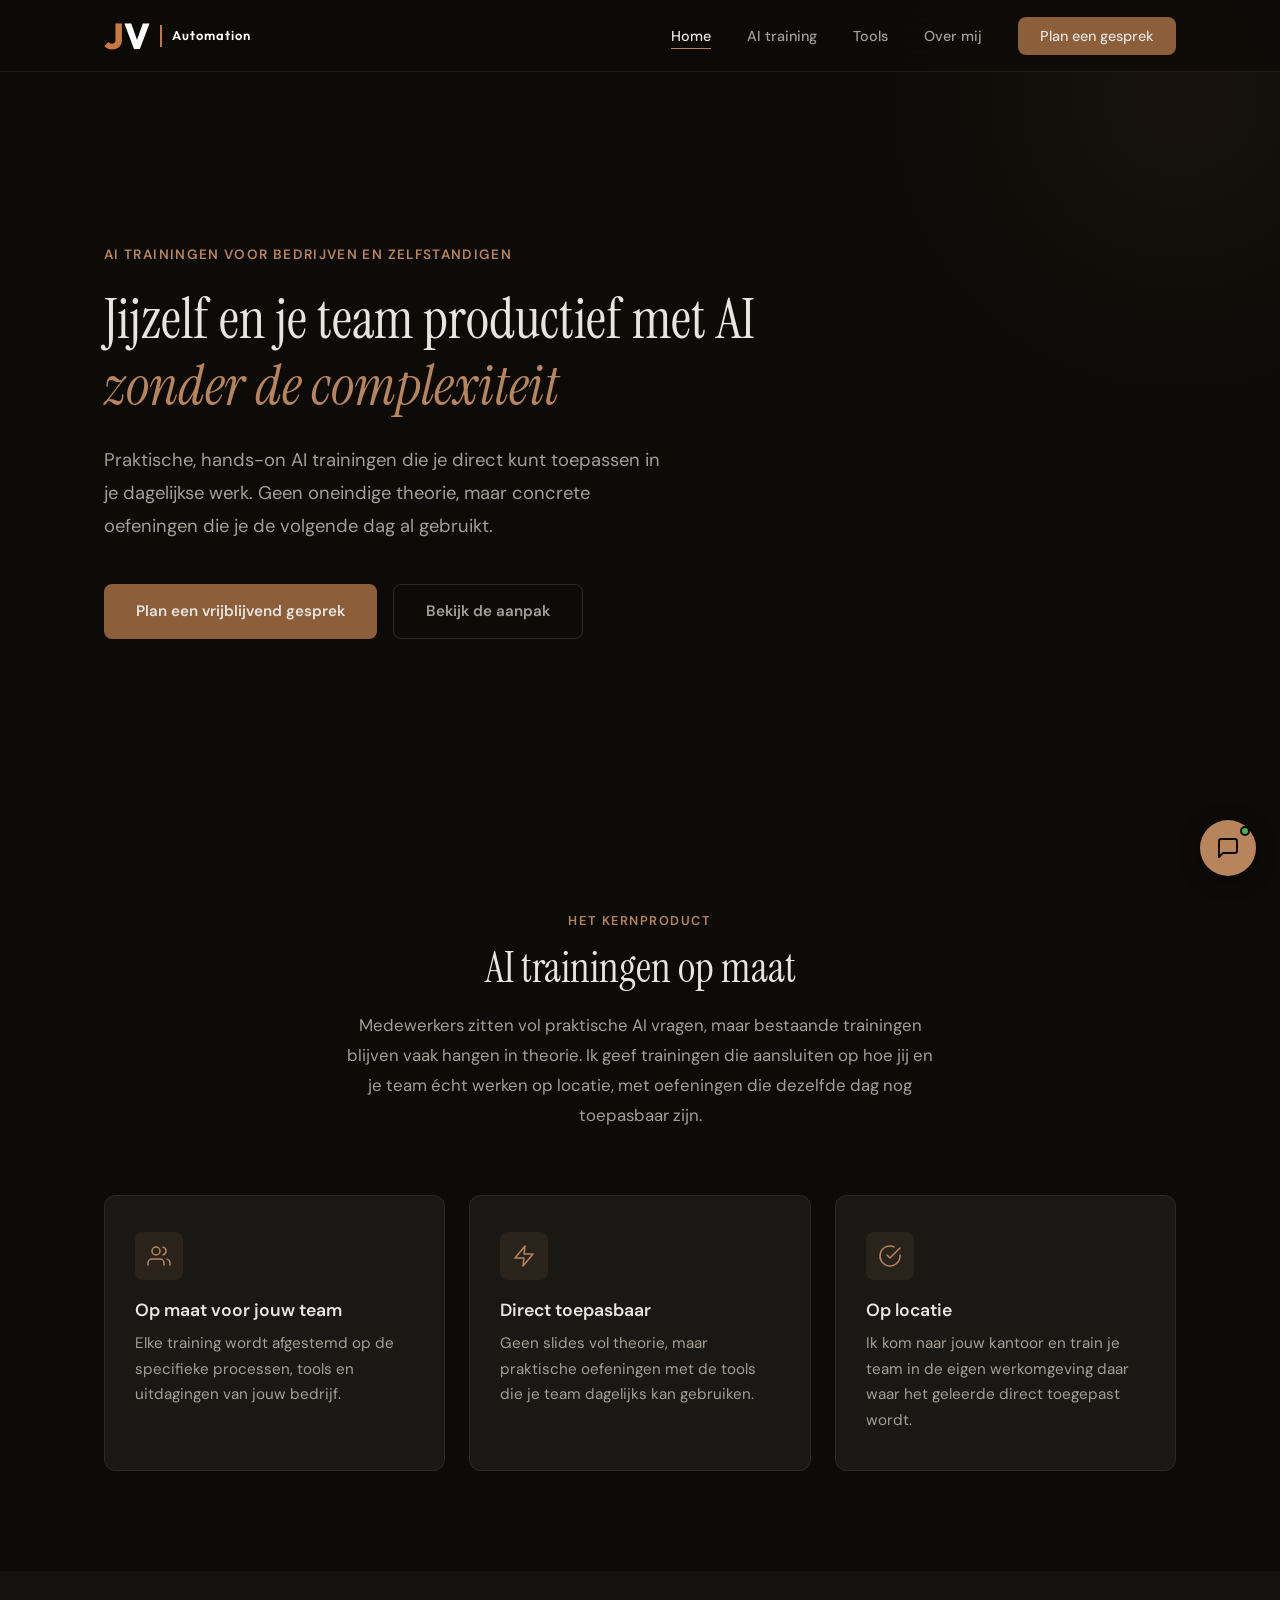
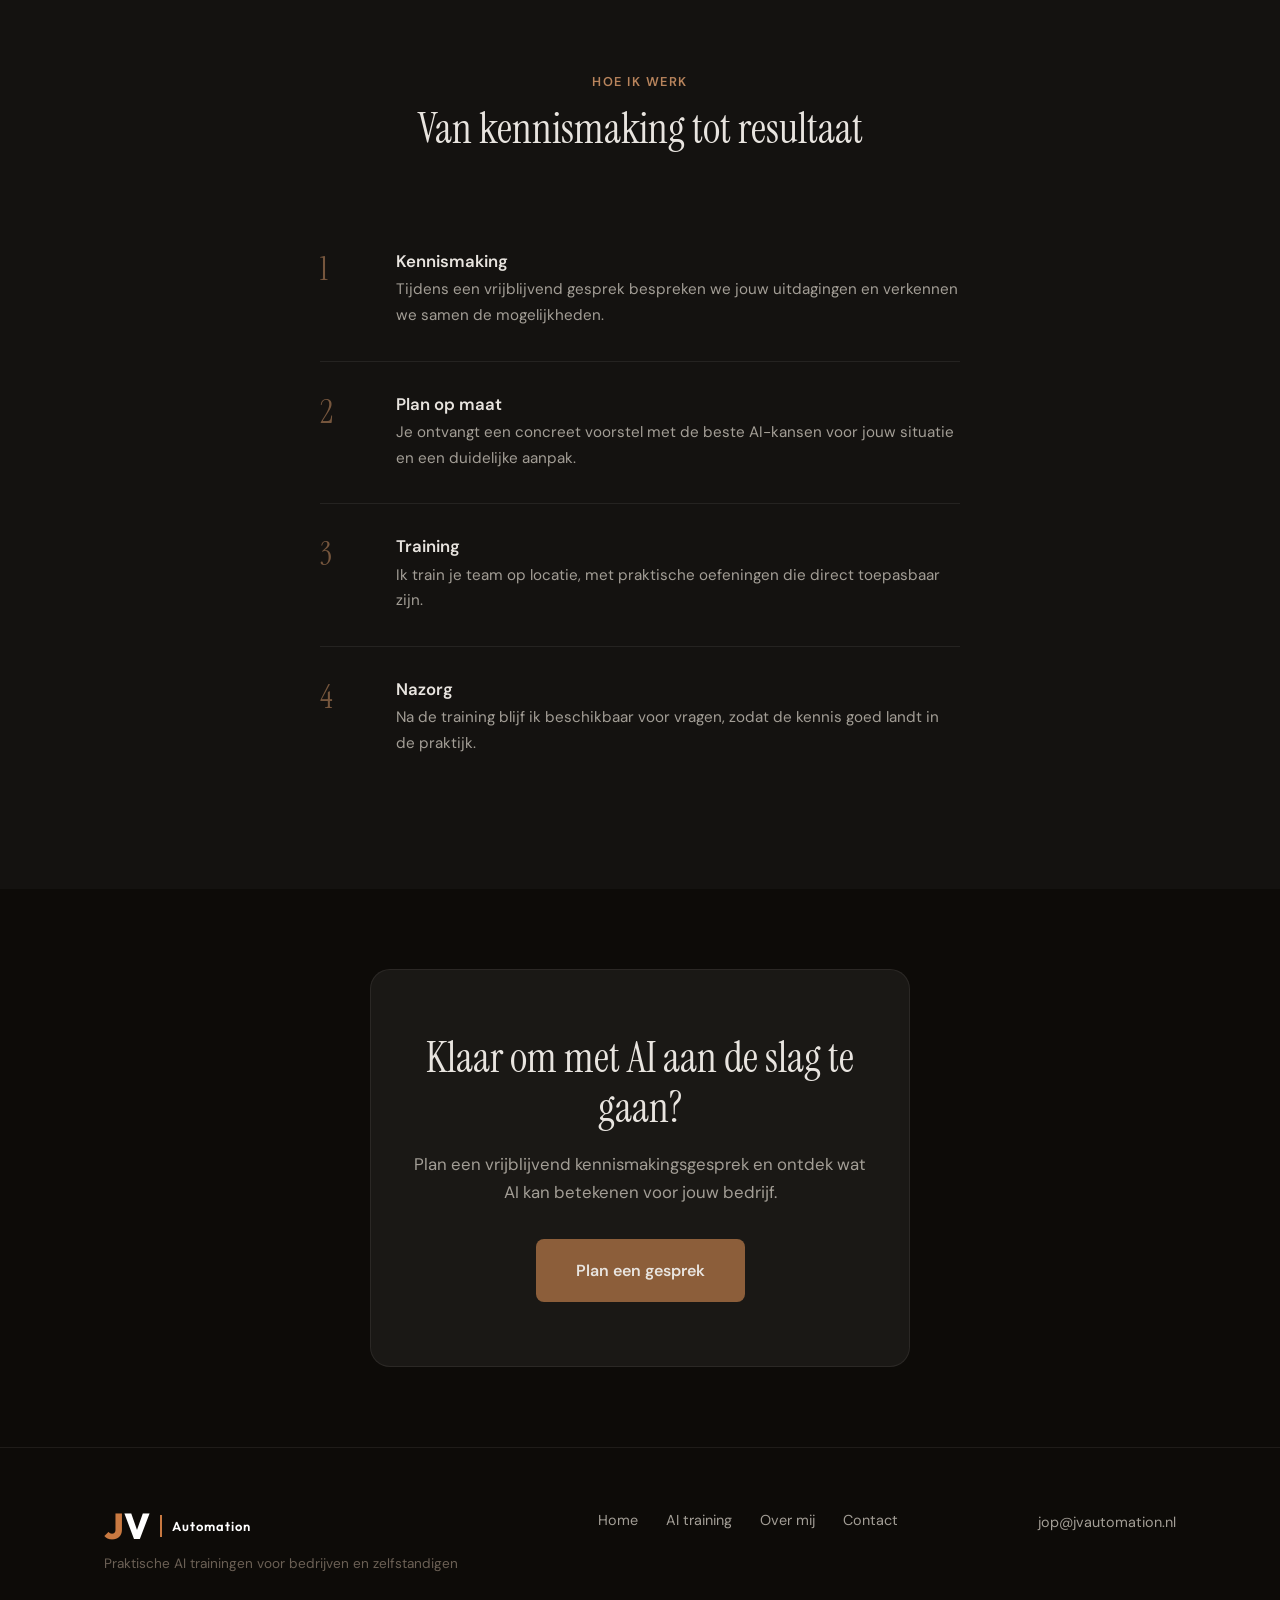
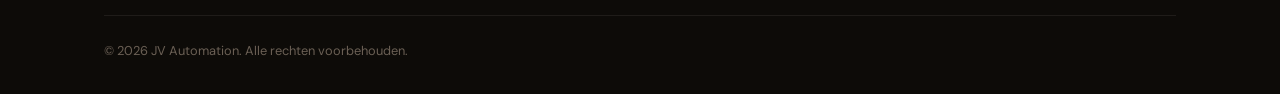
==== commit a39598e4: "Homepage tekst aangepast: focus verbreed van MKB-teams naar bedrijven en zelfstandigen" ====
--- a/index.html
+++ b/index.html
@@ -108,9 +108,9 @@
         <header class="hero">
             <div class="container">
                 <div class="hero-content fade-in">
-                    <p class="hero-label">AI trainingen voor het MKB</p>
-                    <h1>Je team productief met AI <em>zonder de complexiteit</em></h1>
-                    <p class="hero-sub">Praktische, hands-on AI trainingen die je medewerkers direct kunnen toepassen in hun dagelijkse werk. Geen theorie, maar resultaat.</p>
+                    <p class="hero-label">AI trainingen voor bedrijven en zelfstandigen</p>
+                    <h1>Jijzelf en je team productief met AI <em>zonder de complexiteit</em></h1>
+                    <p class="hero-sub">Praktische, hands-on AI trainingen die je direct kunt toepassen in je dagelijkse werk. Geen oneindige theorie, maar concrete oefeningen die je de volgende dag al gebruikt.</p>
                     <div class="hero-actions">
                         <a href="/contact" class="btn btn-primary">Plan een vrijblijvend gesprek</a>
                         <a href="#aanpak" class="btn btn-ghost">Bekijk de aanpak</a>
@@ -124,7 +124,7 @@
                 <div class="section-header fade-in">
                     <p class="section-label">Het kernproduct</p>
                     <h2>AI trainingen op maat</h2>
-                    <p class="section-intro">Medewerkers zitten vol praktische AI vragen, maar bestaande trainingen blijven vaak hangen in theorie. Ik geef trainingen die aansluiten op hoe je team écht werkt op locatie, met oefeningen die dezelfde dag nog toepasbaar zijn.</p>
+                    <p class="section-intro">Medewerkers zitten vol praktische AI vragen, maar bestaande trainingen blijven vaak hangen in theorie. Ik geef trainingen die aansluiten op hoe jij en je team écht werken op locatie, met oefeningen die dezelfde dag nog toepasbaar zijn.</p>
                 </div>
                 <div class="features-grid fade-in">
                     <div class="feature-card">
@@ -194,7 +194,7 @@
         <section class="section cta-section">
             <div class="container">
                 <div class="cta-block fade-in">
-                    <h2>Klaar om je team te laten groeien met AI?</h2>
+                    <h2>Klaar om met AI aan de slag te gaan?</h2>
                     <p>Plan een vrijblijvend kennismakingsgesprek en ontdek wat AI kan betekenen voor jouw bedrijf.</p>
                     <a href="/contact" class="btn btn-primary btn-lg">Plan een gesprek</a>
                 </div>
@@ -212,7 +212,7 @@
                         <div class="jv-logo__divider"></div>
                         <span class="jv-logo__name">Automation</span>
                     </a>
-                    <p>Praktische AI trainingen voor het MKB</p>
+                    <p>Praktische AI trainingen voor bedrijven en zelfstandigen</p>
                 </div>
                 <div class="footer-links">
                     <a href="/">Home</a>
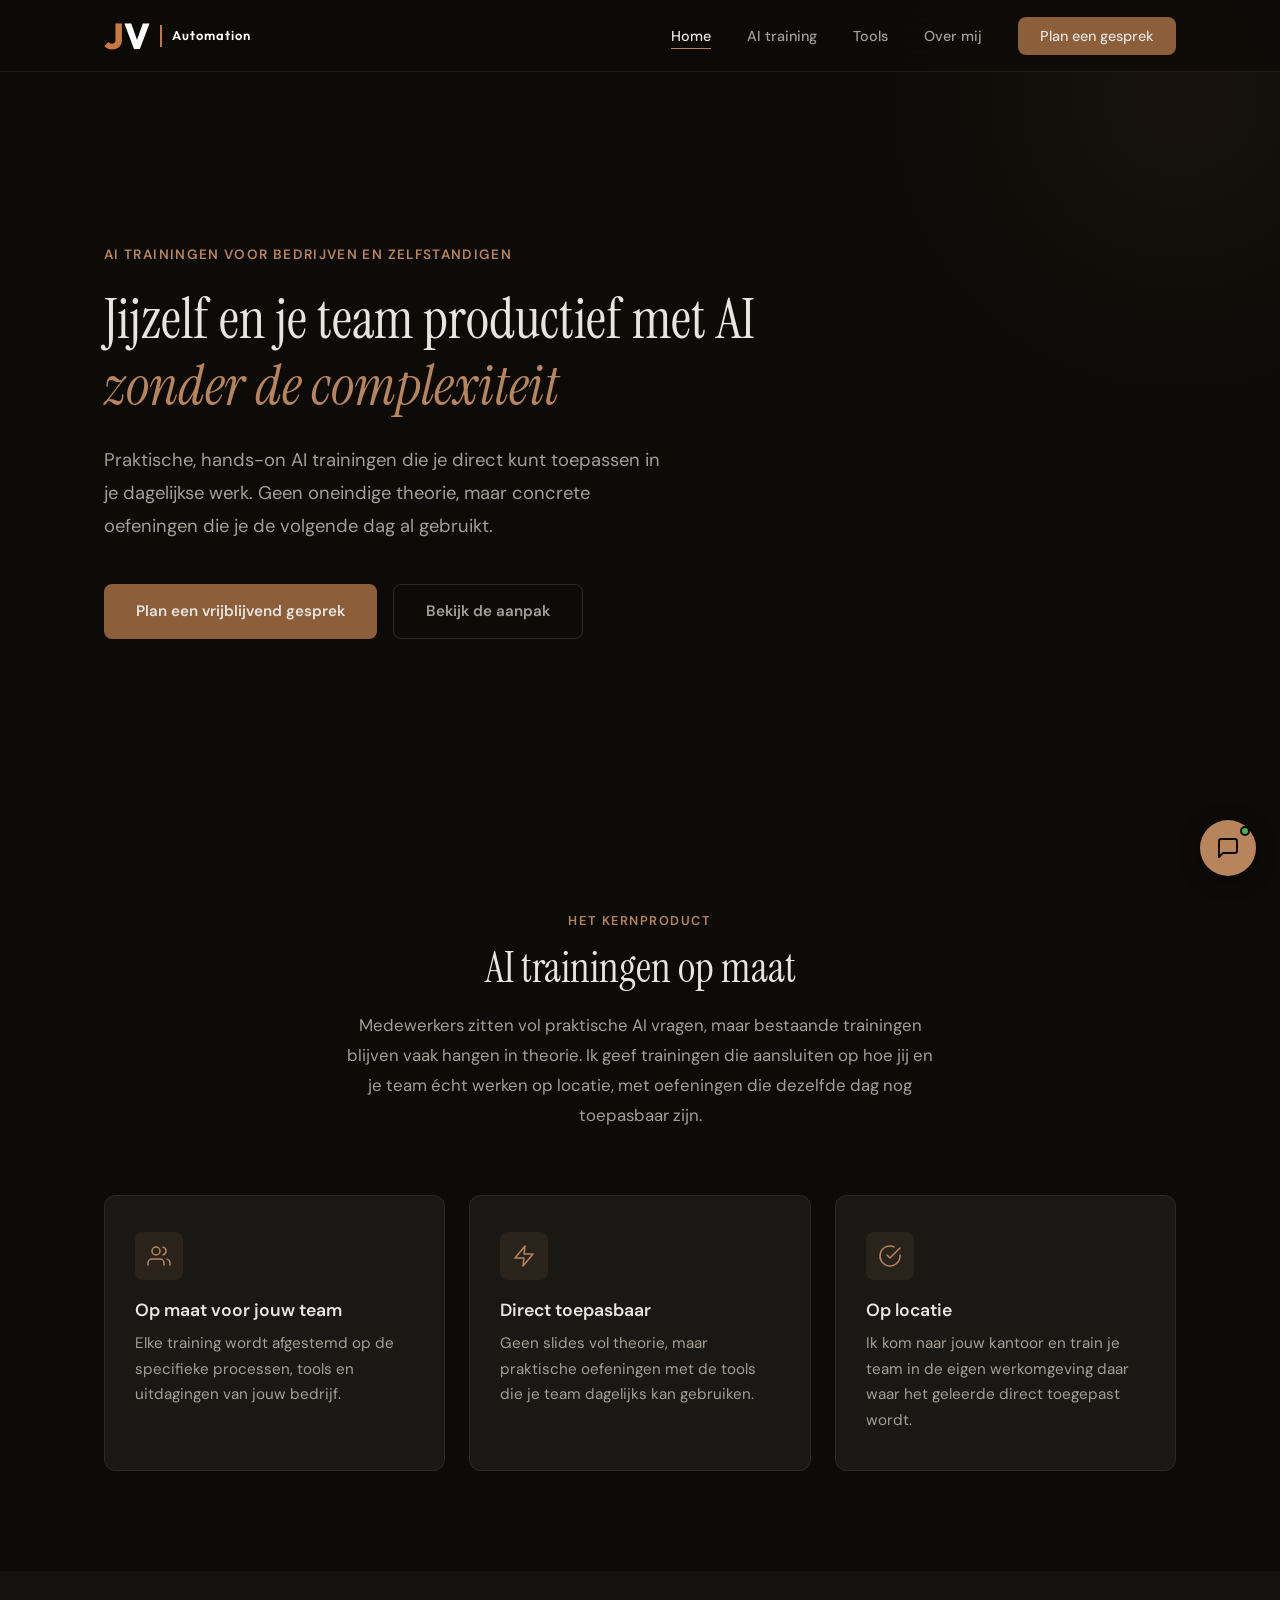
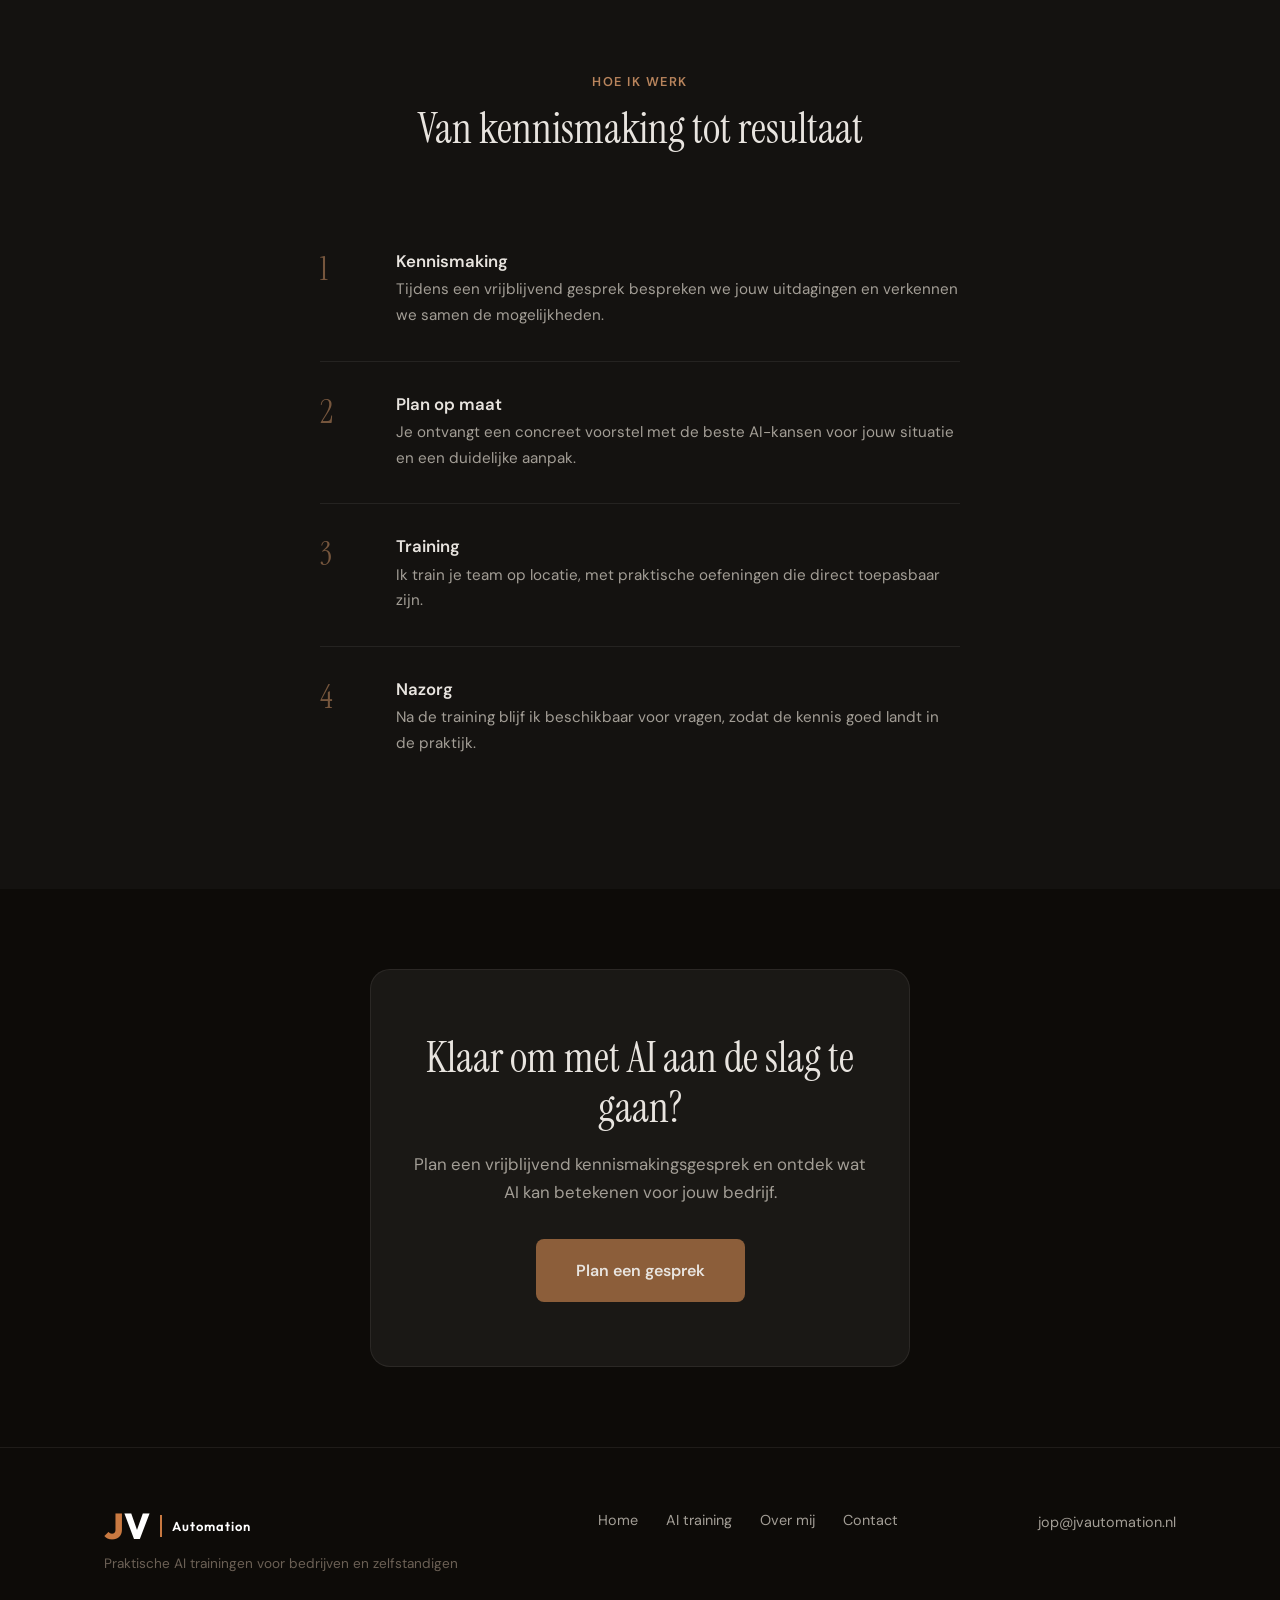
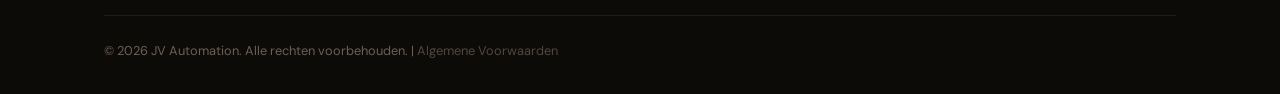
==== commit 7383d14f: "Algemene voorwaarden pagina toegevoegd en footerlink op alle pagina's" ====
--- a/index.html
+++ b/index.html
@@ -225,7 +225,7 @@
                 </div>
             </div>
             <div class="footer-bottom">
-                <p>&copy; 2026 JV Automation. Alle rechten voorbehouden.</p>
+                <p>&copy; 2026 JV Automation. Alle rechten voorbehouden. | <a href="/algemene-voorwaarden" style="color:inherit; text-decoration:none; opacity:0.7;">Algemene Voorwaarden</a></p>
             </div>
         </div>
     </footer>
--- a/styles.css
+++ b/styles.css
@@ -250,7 +250,7 @@
 /* ===========================
    Voor wie
    =========================== */
-.doelgroep-grid { display: grid; grid-template-columns: repeat(3, 1fr); gap: 24px; }
+.doelgroep-grid { display: grid; grid-template-columns: repeat(2, 1fr); gap: 24px; }
 .doelgroep-card {
     background: var(--bg-card); border: 1px solid var(--border);
     border-radius: var(--radius-md); padding: 32px 28px; transition: all var(--transition);
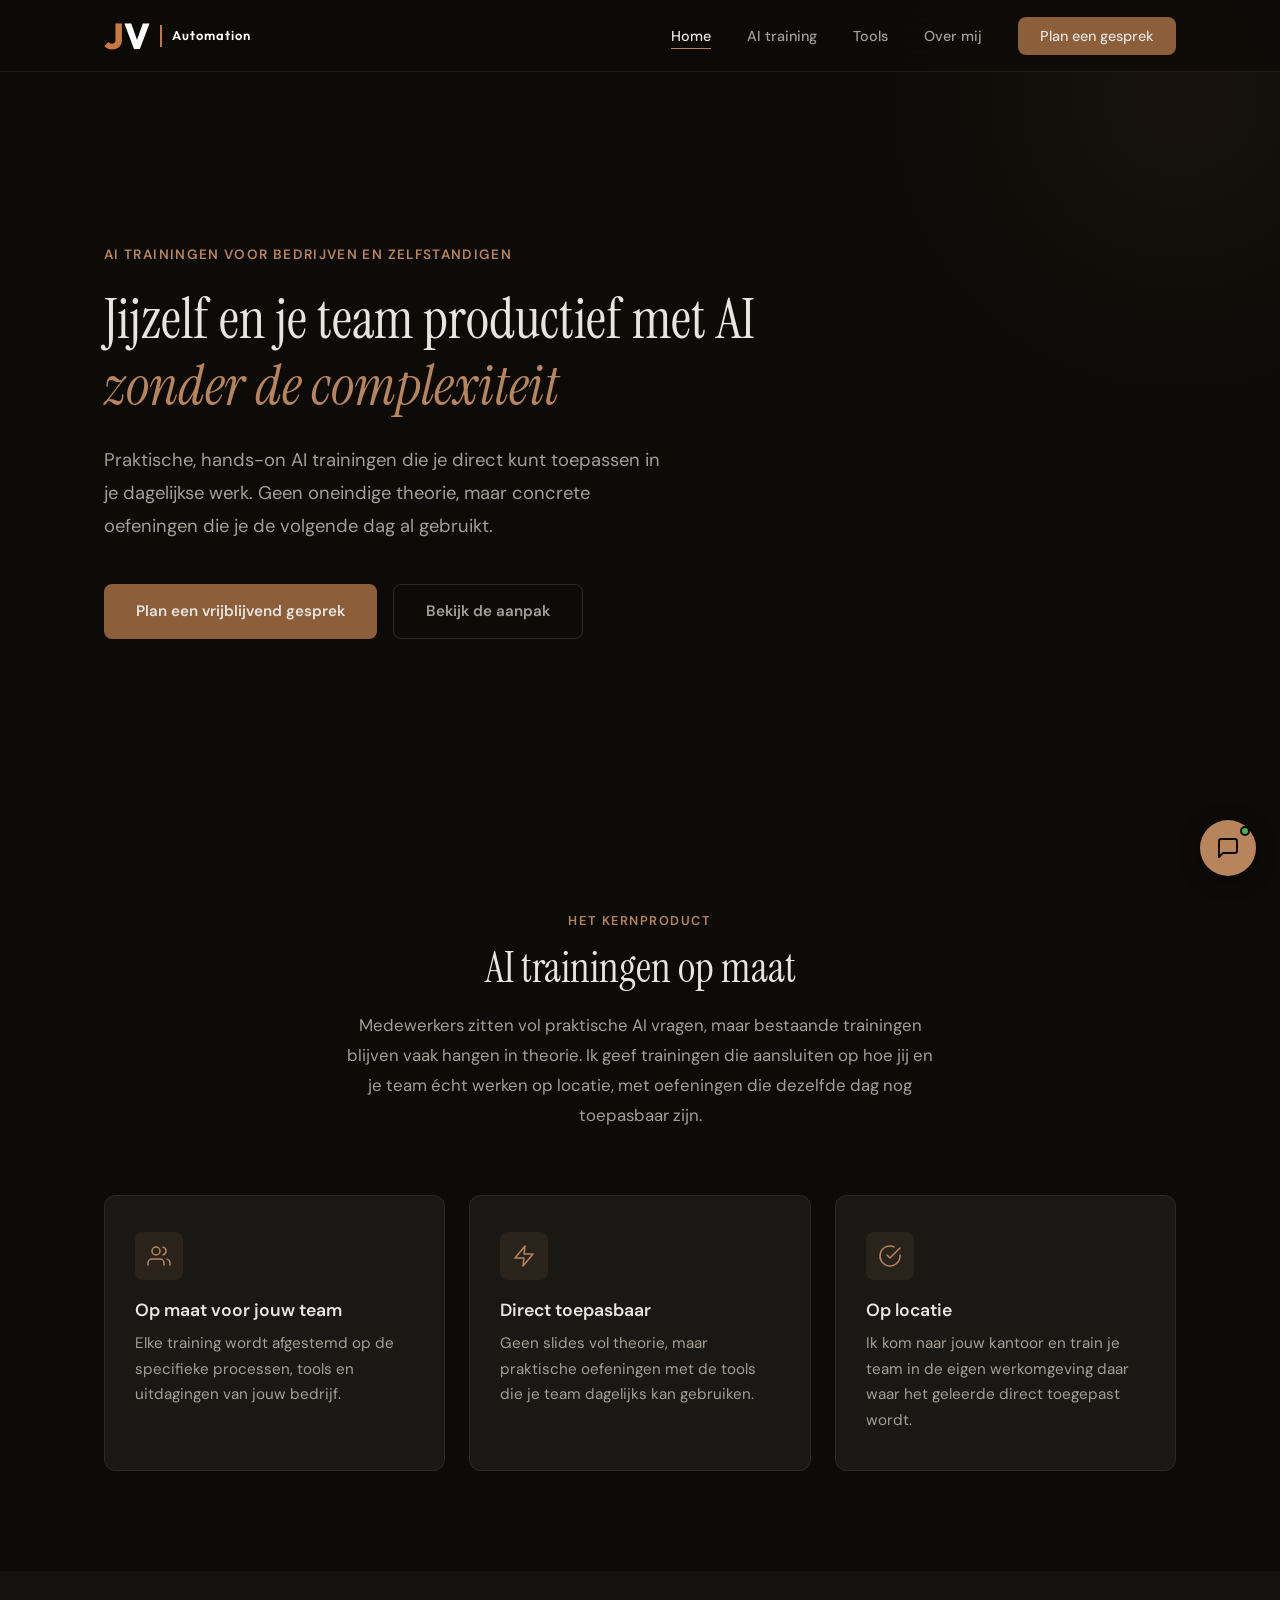
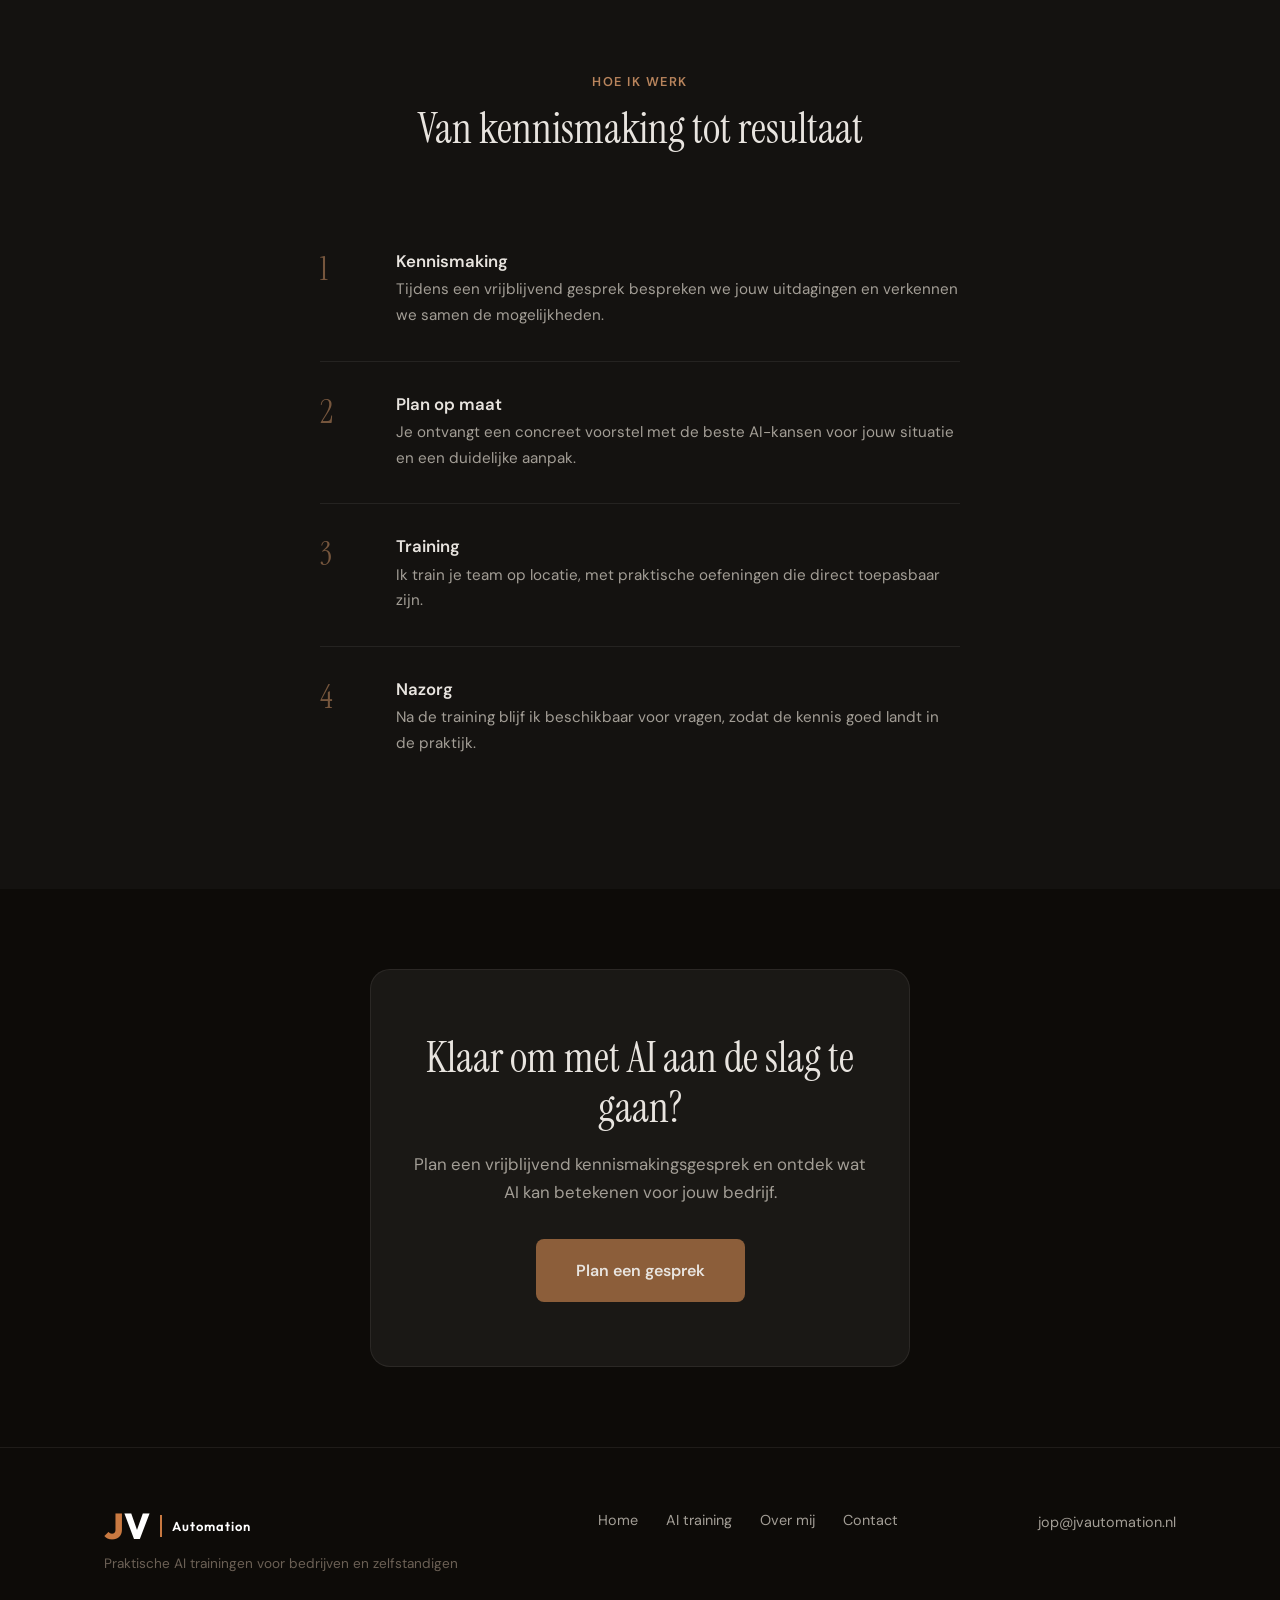
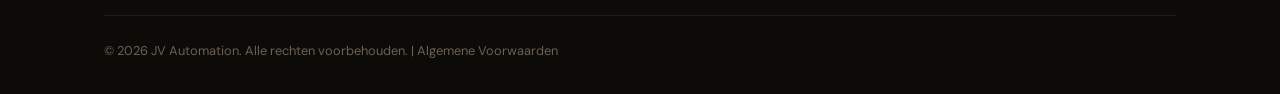
==== commit e4b103e1: "Footer: kleur Algemene Voorwaarden link gelijkgetrokken met omringende tekst" ====
--- a/index.html
+++ b/index.html
@@ -225,7 +225,7 @@
                 </div>
             </div>
             <div class="footer-bottom">
-                <p>&copy; 2026 JV Automation. Alle rechten voorbehouden. | <a href="/algemene-voorwaarden" style="color:inherit; text-decoration:none; opacity:0.7;">Algemene Voorwaarden</a></p>
+                <p>&copy; 2026 JV Automation. Alle rechten voorbehouden. | <a href="/algemene-voorwaarden" style="color:inherit; text-decoration:none;">Algemene Voorwaarden</a></p>
             </div>
         </div>
     </footer>
